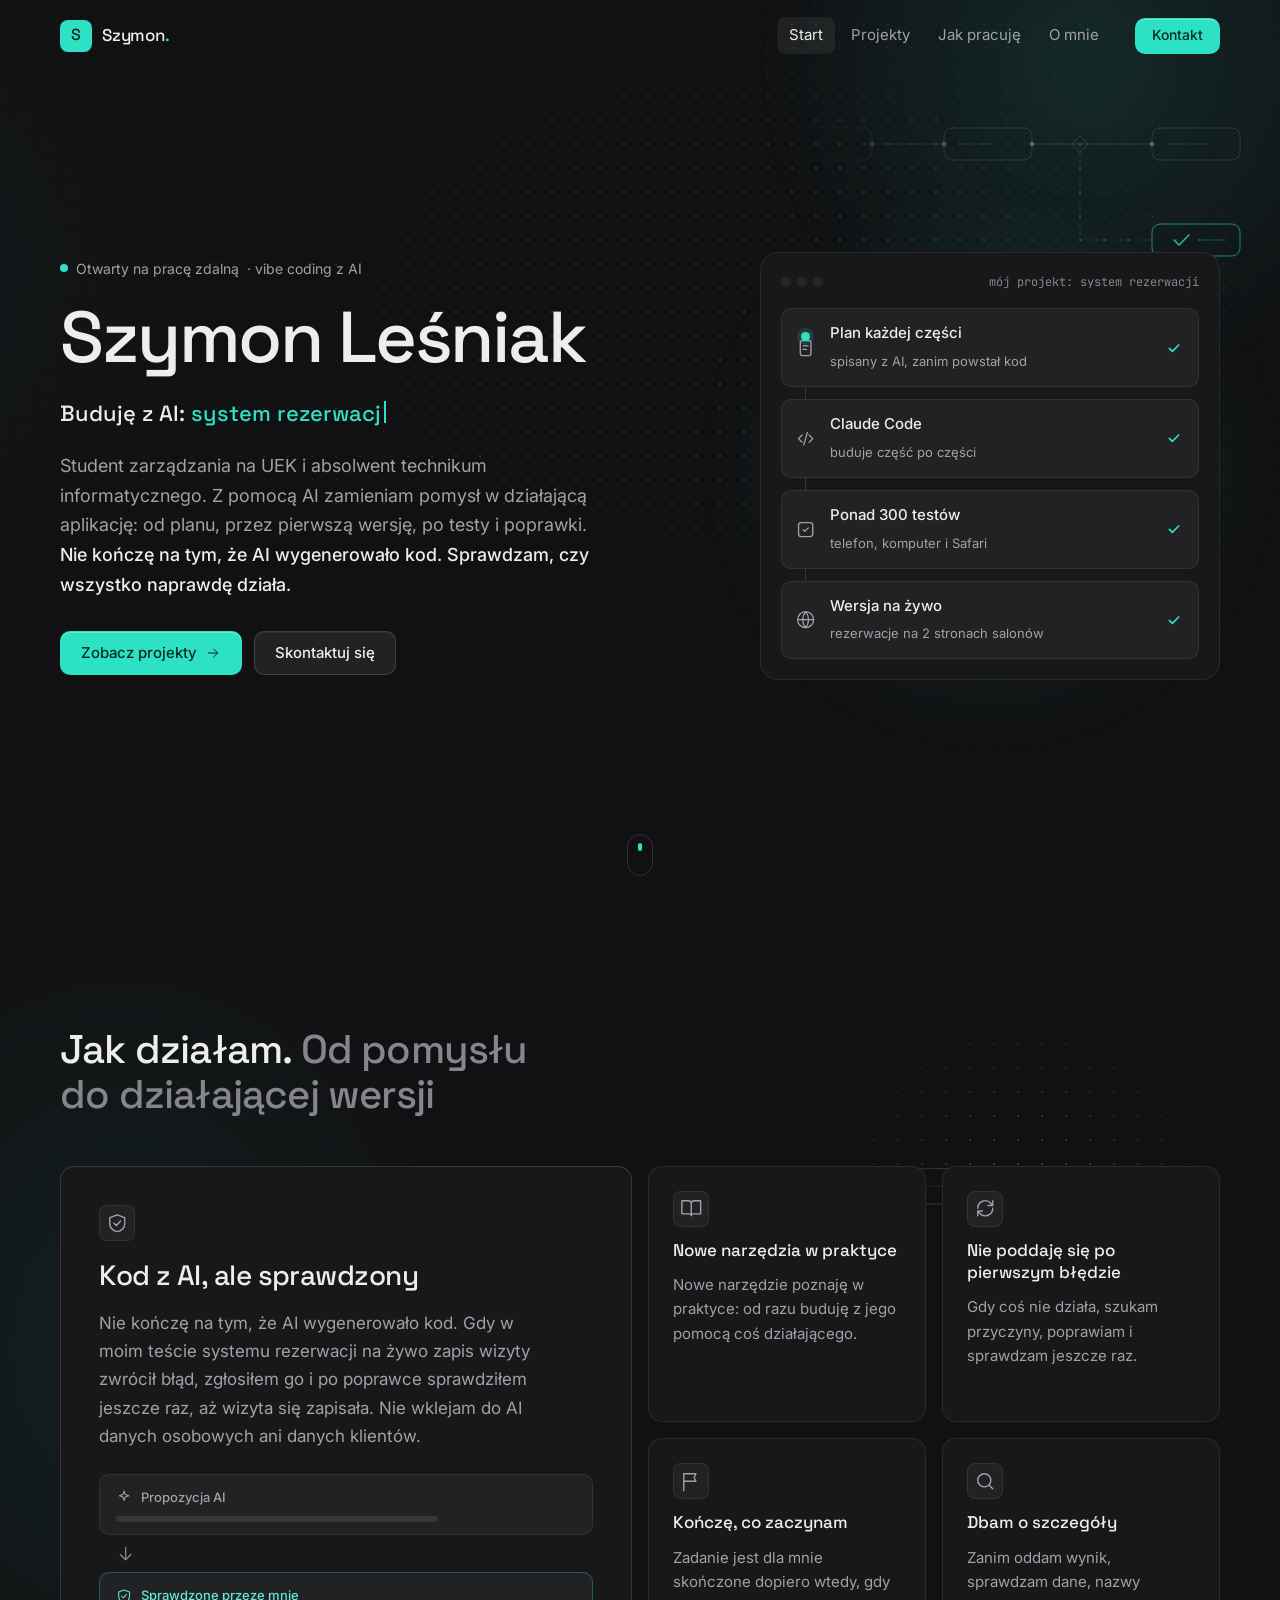
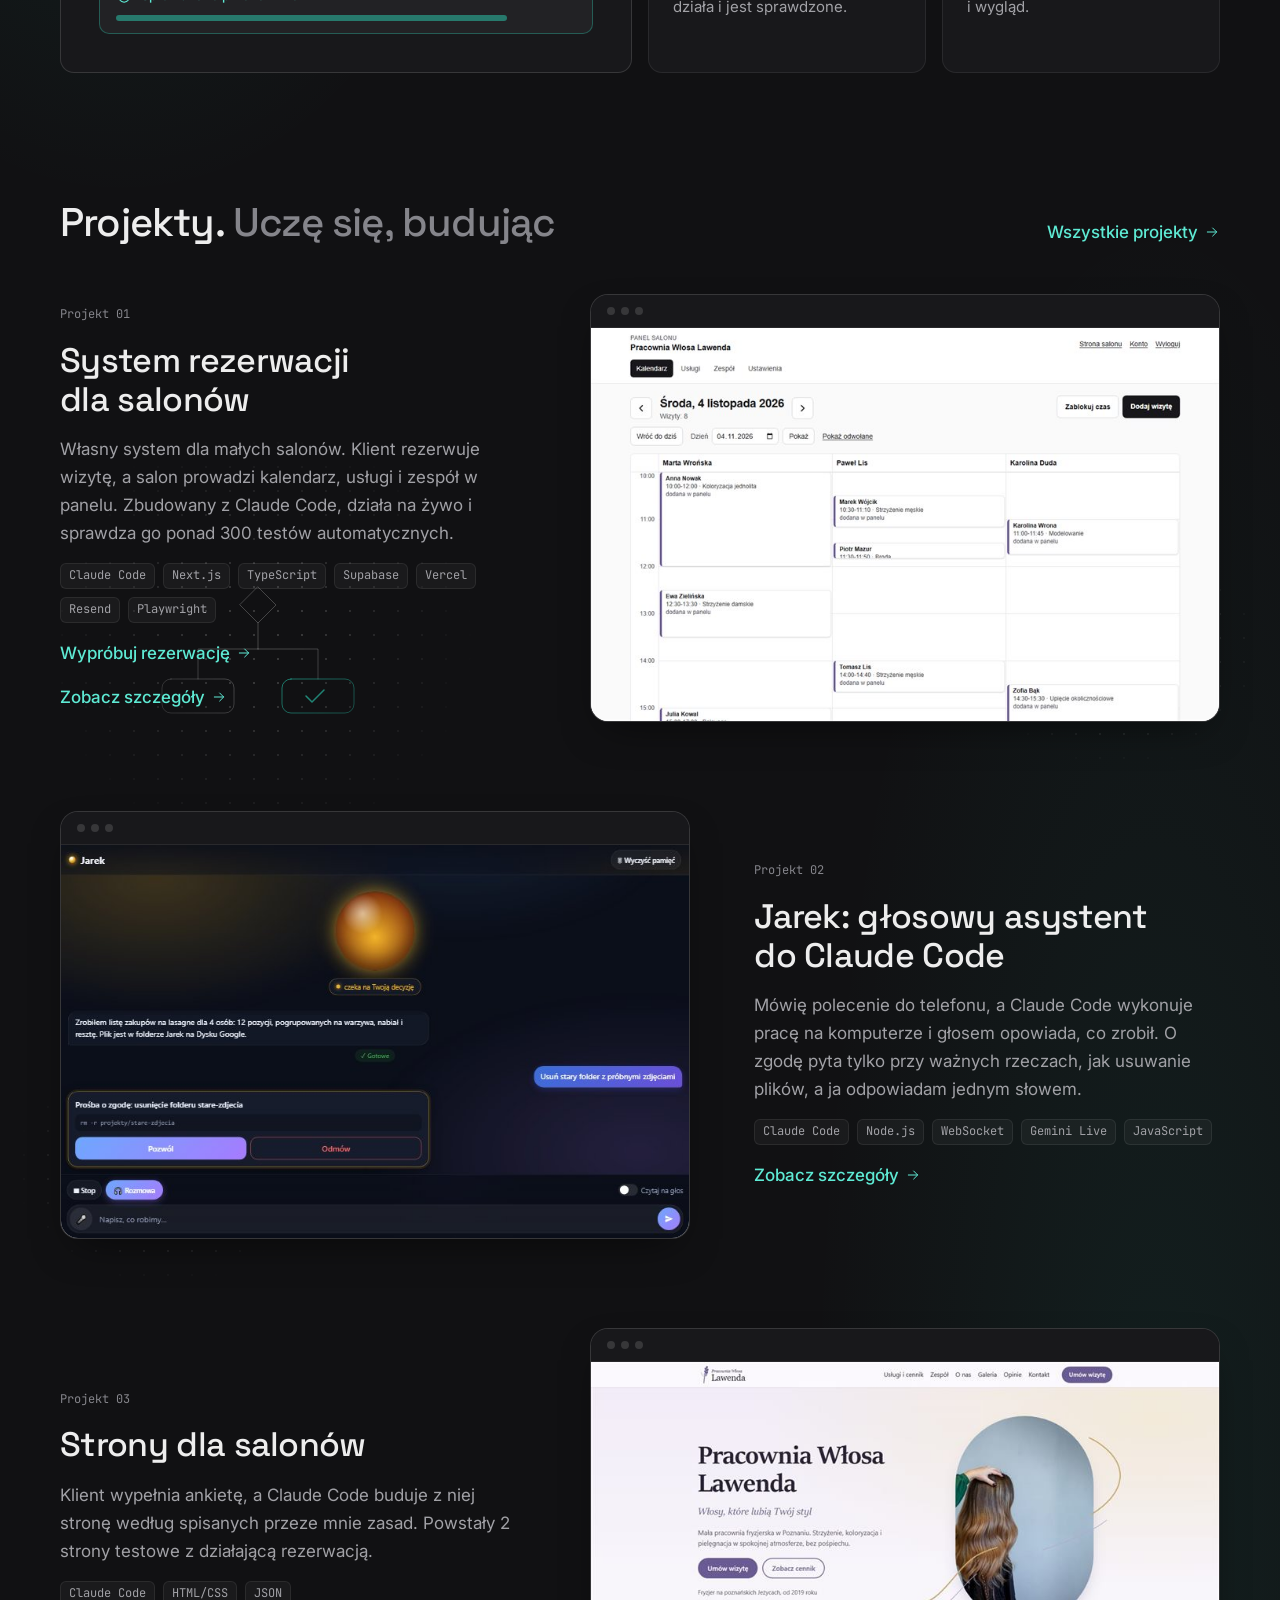
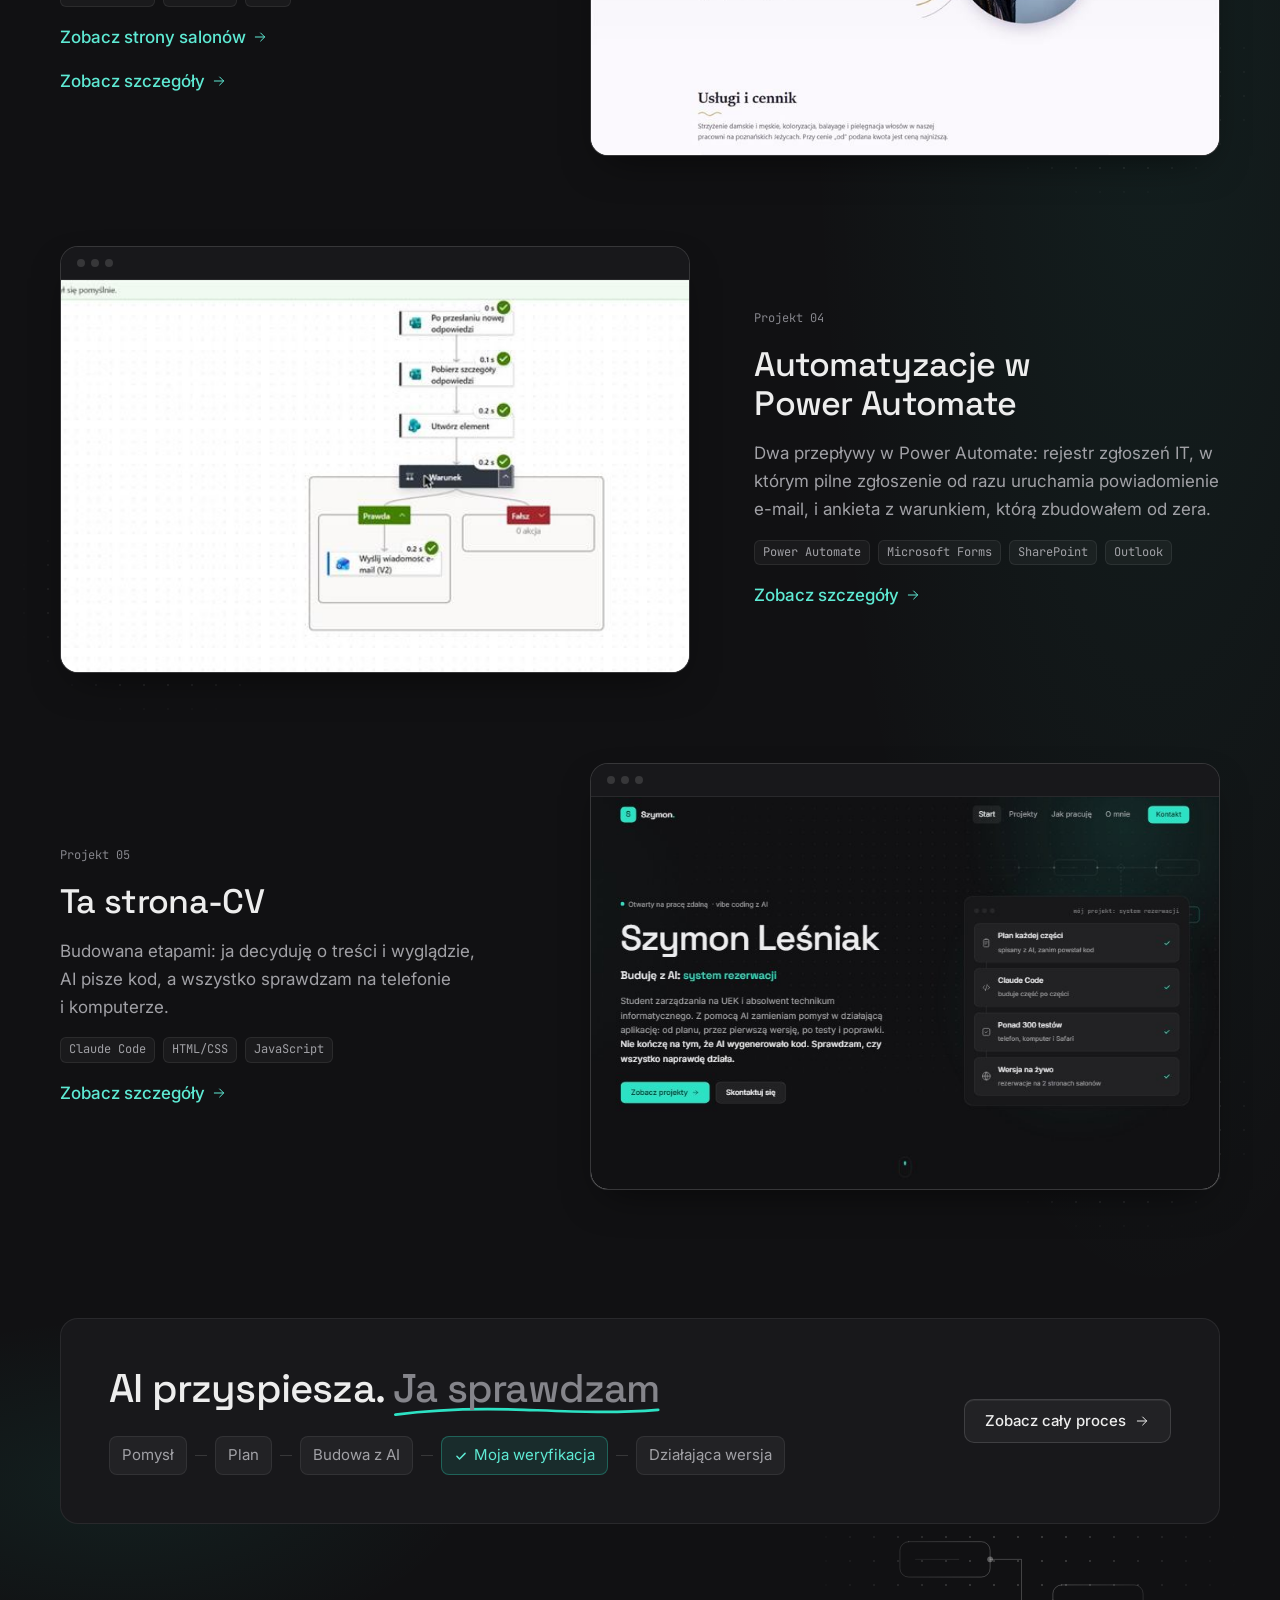
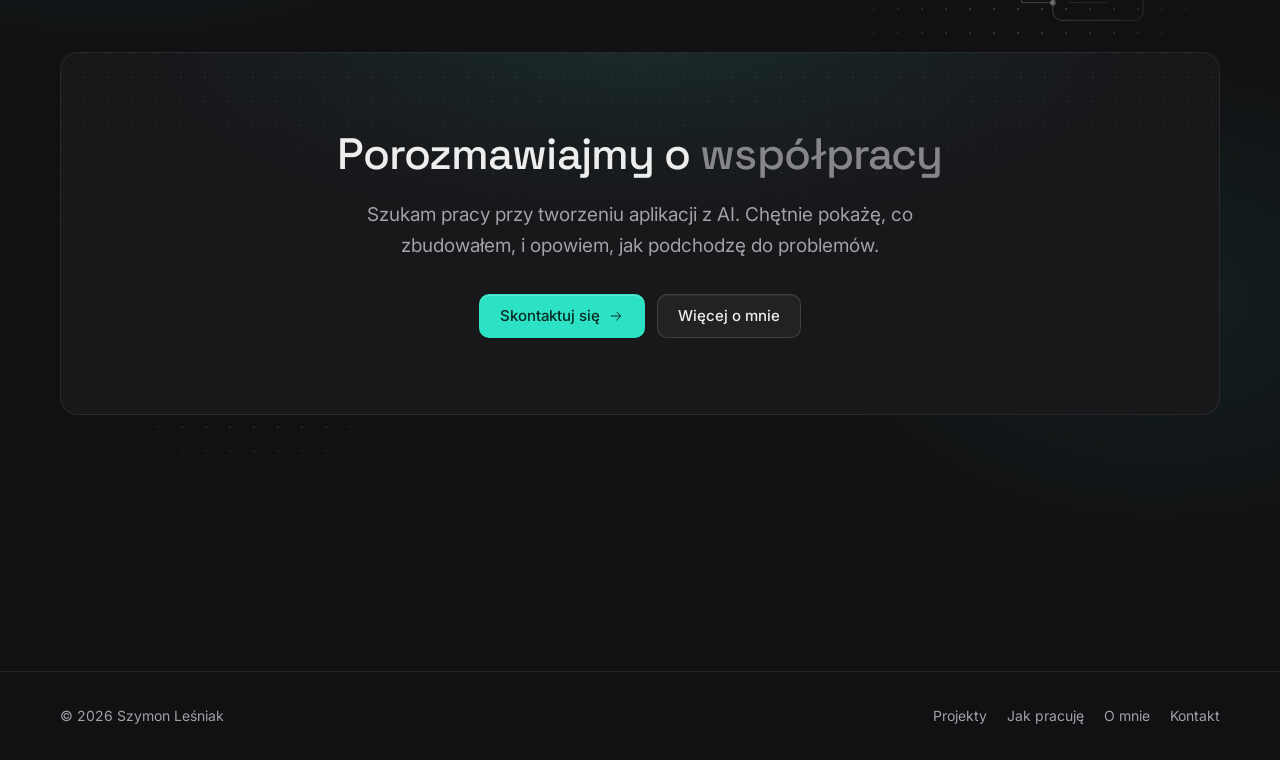
==== index.html @ e684fb16 "Strona i CV pod ogłoszenie Vibe Coder: przekaz od pomysłu do działającej wersji, projekt Jarek Co-Au" ====
<!doctype html>
<html lang="pl">
  <head>
    <meta charset="utf-8" />
    <meta name="viewport" content="width=device-width, initial-scale=1" />
    <title>Szymon Leśniak | Vibe coding: aplikacje z AI, które działają</title>
    <meta name="description" content="Portfolio i CV: buduję aplikacje z pomocą AI, od pomysłu, przez działającą wersję, po testy. System rezerwacji dla salonów, głosowy asystent i automatyzacje." />
    <meta property="og:type" content="website" />
    <meta property="og:locale" content="pl_PL" />
    <meta property="og:title" content="Szymon Leśniak | Vibe coding: aplikacje z AI, które działają" />
    <meta property="og:description" content="Portfolio i CV: buduję aplikacje z pomocą AI, od pomysłu, przez działającą wersję, po testy. System rezerwacji dla salonów, głosowy asystent i automatyzacje." />
    <meta property="og:url" content="https://szymonlesniak244.github.io/" />
    <meta property="og:image" content="https://szymonlesniak244.github.io/assets/img/projekt-3-strona.jpg" />
    <meta property="og:image:width" content="1280" />
    <meta property="og:image:height" content="800" />
    <meta name="twitter:card" content="summary_large_image" />
    <meta name="theme-color" content="#111113" />
    <link rel="icon" href="assets/favicon.svg" type="image/svg+xml" />
    <link rel="preconnect" href="https://fonts.googleapis.com" />
    <link rel="preconnect" href="https://fonts.gstatic.com" crossorigin />
    <link rel="preload" as="style" href="https://fonts.googleapis.com/css2?family=Inter:wght@400;500;600&family=JetBrains+Mono:wght@400;500&family=Space+Grotesk:wght@500&display=swap" />
    <link href="https://fonts.googleapis.com/css2?family=Inter:wght@400;500;600&family=JetBrains+Mono:wght@400;500&family=Space+Grotesk:wght@500&display=swap" rel="stylesheet" media="print" onload="this.media='all'" />
    <noscript><link href="https://fonts.googleapis.com/css2?family=Inter:wght@400;500;600&family=JetBrains+Mono:wght@400;500&family=Space+Grotesk:wght@500&display=swap" rel="stylesheet" /></noscript>
    <link rel="stylesheet" href="css/style.css" />
    <script>document.documentElement.classList.add("js");</script>
    <script src="js/main.js" defer></script>
  </head>
  <body>
    <a class="skip-link" href="#main">Przejdź do treści</a>

    <header class="site-header">
      <div class="container header-inner">
        <a class="logo" href="index.html" aria-label="Szymon, strona główna">
          <span class="logo-mark" aria-hidden="true">S</span>
          <span class="logo-text">Szymon<span class="logo-dot">.</span></span>
        </a>
        <button class="nav-toggle" type="button" aria-expanded="false" aria-controls="site-nav">
          <span class="sr-only">Menu</span>
          <span class="nav-toggle-bars" aria-hidden="true"></span>
        </button>
        <nav id="site-nav" class="site-nav" aria-label="Główna nawigacja">
          <ul>
            <li><a href="index.html" aria-current="page">Start</a></li>
            <li><a href="projekty.html">Projekty</a></li>
            <li><a href="jak-pracuje.html">Jak pracuję</a></li>
            <li><a href="o-mnie.html">O mnie</a></li>
          </ul>
          <a class="btn btn-primary btn-sm" href="o-mnie.html#kontakt">Kontakt</a>
        </nav>
      </div>
    </header>

    <main id="main">
      <!-- ============ HERO ============ -->
      <section class="hero" aria-labelledby="hero-title">
        <div class="hero-bg" aria-hidden="true">
          <span class="blob blob-1"></span>
          <span class="blob blob-2"></span>
          <span class="blob blob-3"></span>
          <div class="hero-grid"></div>
        </div>

        <div class="container hero-inner">
          <div class="hero-copy">
            <p class="chip" data-hero><span class="chip-dot" aria-hidden="true"></span> Otwarty na pracę zdalną<span class="chip-extra"> · vibe coding z AI</span></p>

            <h1 id="hero-title" data-hero style="--d: 1">Szymon Leśniak</h1>

            <!-- Słowa w efekcie pisania: edytuj listę w data-words -->
            <p class="hero-role" data-hero style="--d: 2">
              Buduję z AI:
              <span class="typewriter" aria-hidden="true" data-words='["system rezerwacji", "głosowego asystenta", "strony dla salonów", "automatyzacje"]'>system rezerwacji</span>
              <span class="sr-only">system rezerwacji, głosowego asystenta, strony dla salonów i automatyzacje</span>
            </p>

            <p class="hero-lead" data-hero style="--d: 3">
              Student zarządzania na UEK i absolwent technikum informatycznego.
              Z pomocą AI zamieniam pomysł w działającą aplikację: od planu, przez pierwszą wersję, po testy i poprawki.
              <strong>Nie kończę na tym, że AI wygenerowało kod. Sprawdzam, czy wszystko naprawdę działa.</strong>
            </p>

            <div class="hero-cta" data-hero style="--d: 4">
              <a class="btn btn-primary" href="projekty.html">
                Zobacz projekty
                <svg class="icon icon-arrow" viewBox="0 0 24 24" aria-hidden="true"><path d="M5 12h14M13 6l6 6-6 6" /></svg>
              </a>
              <a class="btn btn-ghost" href="o-mnie.html#kontakt">Skontaktuj się</a>
            </div>
          </div>

          <!-- Ilustracja: jak powstał system rezerwacji -->
          <div class="hero-visual" data-reveal style="--d: 3" aria-hidden="true">
            <div class="flow-card glass">
              <div class="flow-card-head">
                <span class="dots"><span></span><span></span><span></span></span>
                <span>mój projekt: system rezerwacji</span>
              </div>
              <div class="flow">
                <div class="flow-step">
                  <span class="flow-icon"><svg class="icon" viewBox="0 0 24 24"><rect x="6" y="4" width="12" height="17" rx="2" /><path d="M9 4V3h6v1M9 10h6M9 14h4" /></svg></span>
                  <div><strong>Plan każdej części</strong><small>spisany z AI, zanim powstał kod</small></div>
                  <span class="status"></span>
                </div>
                <div class="flow-step">
                  <span class="flow-icon"><svg class="icon" viewBox="0 0 24 24"><path d="m8 8-4 4 4 4M16 8l4 4-4 4M14 5l-4 14" /></svg></span>
                  <div><strong>Claude Code</strong><small>buduje część po części</small></div>
                  <span class="status"></span>
                </div>
                <div class="flow-step">
                  <span class="flow-icon"><svg class="icon" viewBox="0 0 24 24"><rect x="4" y="4" width="16" height="16" rx="3" /><path d="m9 12 2 2 4-4" /></svg></span>
                  <div><strong>Ponad 300 testów</strong><small>telefon, komputer i Safari</small></div>
                  <span class="status"></span>
                </div>
                <div class="flow-step">
                  <span class="flow-icon"><svg class="icon" viewBox="0 0 24 24"><circle cx="12" cy="12" r="9" /><path d="M3 12h18M12 3a14 14 0 0 1 0 18M12 3a14 14 0 0 0 0 18" /></svg></span>
                  <div><strong>Wersja na żywo</strong><small>rezerwacje na 2 stronach salonów</small></div>
                  <span class="status"></span>
                </div>
              </div>
            </div>
          </div>
        </div>

        <span class="scroll-hint" aria-hidden="true"></span>
      </section>

      <!-- ============ PASEK WARTOŚCI (siatka bento) ============ -->
      <section class="section" aria-labelledby="values-title">
        <div class="container">
          <div class="section-head" data-reveal>
            <h2 id="values-title">Jak działam. <span class="gradient-text">Od pomysłu do działającej wersji</span></h2>
          </div>

          <ul class="bento">
            <li class="bento-main glass" data-reveal style="--d: 0">
              <span class="value-icon"><svg class="icon" viewBox="0 0 24 24" aria-hidden="true"><path d="M12 3l8 3v6c0 5-3.5 8-8 9-4.5-1-8-4-8-9V6z" /><path d="m8.5 12 2.5 2.5 4.5-5" /></svg></span>
              <h3>Kod z AI, ale sprawdzony</h3>
              <p>Nie kończę na tym, że AI wygenerowało kod. Gdy w moim teście systemu rezerwacji na żywo zapis wizyty zwrócił błąd, zgłosiłem go i po poprawce sprawdziłem jeszcze raz, aż wizyta się zapisała. Nie wklejam do AI danych osobowych ani danych klientów.</p>
              <div class="check-demo" aria-hidden="true">
                <div class="check-row">
                  <span class="check-tag"><svg class="icon" viewBox="0 0 24 24" aria-hidden="true"><path d="M12 3l1.8 5.2L19 10l-5.2 1.8L12 17l-1.8-5.2L5 10l5.2-1.8z" /></svg> Propozycja AI</span>
                  <span class="check-bar"></span>
                </div>
                <span class="check-arrow"><svg class="icon" viewBox="0 0 24 24" aria-hidden="true"><path d="M5 12h14M13 6l6 6-6 6" /></svg></span>
                <div class="check-row is-ok">
                  <span class="check-tag"><svg class="icon" viewBox="0 0 24 24" aria-hidden="true"><path d="M12 3l8 3v6c0 5-3.5 8-8 9-4.5-1-8-4-8-9V6z" /><path d="m8.5 12 2.5 2.5 4.5-5" /></svg> Sprawdzone przeze mnie</span>
                  <span class="check-bar"></span>
                </div>
              </div>
            </li>
            <li class="bento-item glass" data-reveal style="--d: 1">
              <span class="value-icon"><svg class="icon" viewBox="0 0 24 24" aria-hidden="true"><path d="M2 4h7a3 3 0 0 1 3 3v13a2 2 0 0 0-2-2H2zM22 4h-7a3 3 0 0 0-3 3v13a2 2 0 0 1 2-2h8z" /></svg></span>
              <h3>Nowe narzędzia w praktyce</h3>
              <p>Nowe narzędzie poznaję w praktyce: od razu buduję z jego pomocą coś działającego.</p>
            </li>
            <li class="bento-item glass" data-reveal style="--d: 2">
              <span class="value-icon"><svg class="icon" viewBox="0 0 24 24" aria-hidden="true"><path d="M4 12a8 8 0 0 1 14-5.3L20 9M20 4v5h-5M20 12a8 8 0 0 1-14 5.3L4 15M4 20v-5h5" /></svg></span>
              <h3>Nie poddaję się po pierwszym błędzie</h3>
              <p>Gdy coś nie działa, szukam przyczyny, poprawiam i sprawdzam jeszcze raz.</p>
            </li>
            <li class="bento-item glass" data-reveal style="--d: 3">
              <span class="value-icon"><svg class="icon" viewBox="0 0 24 24" aria-hidden="true"><path d="M4 22V4M4 4h13l-2 4 2 4H4" /></svg></span>
              <h3>Kończę, co zaczynam</h3>
              <p>Zadanie jest dla mnie skończone dopiero wtedy, gdy działa i jest sprawdzone.</p>
            </li>
            <li class="bento-item glass" data-reveal style="--d: 4">
              <span class="value-icon"><svg class="icon" viewBox="0 0 24 24" aria-hidden="true"><circle cx="11" cy="11" r="7" /><path d="m20 20-3.5-3.5" /></svg></span>
              <h3>Dbam o szczegóły</h3>
              <p>Zanim oddam wynik, sprawdzam dane, nazwy i wygląd.</p>
            </li>
          </ul>
        </div>
      </section>

      <!-- ============ PODGLĄD PROJEKTÓW (pasy: tekst obok zrzutu) ============ -->
      <!-- Skrót projektów. Pełne opisy są na projekty.html. -->
      <section class="section section-tight" aria-labelledby="projects-title">
        <div class="container">
          <div class="section-head-row">
            <div class="section-head" data-reveal>
              <h2 id="projects-title">Projekty. <span class="gradient-text">Uczę się, budując</span></h2>
            </div>
            <a class="link-arrow" href="projekty.html" data-reveal>
              Wszystkie projekty
              <svg class="icon" viewBox="0 0 24 24" aria-hidden="true"><path d="M5 12h14M13 6l6 6-6 6" /></svg>
            </a>
          </div>

          <div class="showcase">
            <article class="showcase-item" data-reveal style="--d: 0">
              <div class="showcase-text">
                <p class="project-num">Projekt 01</p>
                <h3>System rezerwacji dla salonów</h3>
                <p>Własny system dla małych salonów. Klient rezerwuje wizytę, a salon prowadzi kalendarz, usługi i zespół w panelu. Zbudowany z Claude Code, działa na żywo i sprawdza go ponad 300 testów automatycznych.</p>
                <ul class="tags" aria-label="Narzędzia"><li>Claude Code</li><li>Next.js</li><li>TypeScript</li><li>Supabase</li><li>Vercel</li><li>Resend</li><li>Playwright</li></ul>
                <a class="link-arrow" href="https://szymonlesniak244.github.io/strony-salonow/lawenda/index.html#rezerwacja">Wypróbuj rezerwację <svg class="icon" viewBox="0 0 24 24" aria-hidden="true"><path d="M5 12h14M13 6l6 6-6 6" /></svg></a>
                <a class="link-arrow" href="projekty.html#projekt-rezerwacje">Zobacz szczegóły <svg class="icon" viewBox="0 0 24 24" aria-hidden="true"><path d="M5 12h14M13 6l6 6-6 6" /></svg><span class="sr-only"> projektu System rezerwacji dla salonów</span></a>
              </div>
              <div class="showcase-media">
                <div class="window-bar" aria-hidden="true"><span></span><span></span><span></span></div>
                <img src="assets/img/projekt-rezerwacje-kalendarz-800.jpg" srcset="assets/img/projekt-rezerwacje-kalendarz-800.jpg 800w, assets/img/projekt-rezerwacje-kalendarz.jpg 1280w" sizes="(max-width: 900px) 100vw, 640px" alt="Panel salonu: kalendarz dnia z kolumną na każdą osobę i fikcyjnymi wizytami" width="1280" height="800" loading="lazy" />
              </div>
            </article>
            <article class="showcase-item" data-reveal style="--d: 0">
              <div class="showcase-text">
                <p class="project-num">Projekt 02</p>
                <h3>Jarek: głosowy asystent do Claude Code</h3>
                <p>Mówię polecenie do telefonu, a Claude Code wykonuje pracę na komputerze i głosem opowiada, co zrobił. O zgodę pyta tylko przy ważnych rzeczach, jak usuwanie plików, a ja odpowiadam jednym słowem.</p>
                <ul class="tags" aria-label="Narzędzia"><li>Claude Code</li><li>Node.js</li><li>WebSocket</li><li>Gemini Live</li><li>JavaScript</li></ul>
                <a class="link-arrow" href="projekty.html#projekt-jarek">Zobacz szczegóły <svg class="icon" viewBox="0 0 24 24" aria-hidden="true"><path d="M5 12h14M13 6l6 6-6 6" /></svg><span class="sr-only"> projektu Jarek</span></a>
              </div>
              <div class="showcase-media">
                <div class="window-bar" aria-hidden="true"><span></span><span></span><span></span></div>
                <img src="assets/img/projekt-jarek-800.jpg" srcset="assets/img/projekt-jarek-800.jpg 800w, assets/img/projekt-jarek.jpg 1280w" sizes="(max-width: 900px) 100vw, 640px" alt="Panel asystenta Jarek: kula stanu, raport z wykonanej pracy i prośba o zgodę na usunięcie folderu z przyciskami Pozwól i Odmów" width="1280" height="800" loading="lazy" />
              </div>
            </article>
            <article class="showcase-item" data-reveal style="--d: 0">
              <div class="showcase-text">
                <p class="project-num">Projekt 03</p>
                <h3>Strony dla salonów</h3>
                <p>Klient wypełnia ankietę, a Claude Code buduje z niej stronę według spisanych przeze mnie zasad. Powstały 2 strony testowe z działającą rezerwacją.</p>
                <ul class="tags" aria-label="Narzędzia"><li>Claude Code</li><li>HTML/CSS</li><li>JSON</li></ul>
                <a class="link-arrow" href="https://szymonlesniak244.github.io/strony-salonow/">Zobacz strony salonów <svg class="icon" viewBox="0 0 24 24" aria-hidden="true"><path d="M5 12h14M13 6l6 6-6 6" /></svg></a>
                <a class="link-arrow" href="projekty.html#projekt-2">Zobacz szczegóły <svg class="icon" viewBox="0 0 24 24" aria-hidden="true"><path d="M5 12h14M13 6l6 6-6 6" /></svg><span class="sr-only"> projektu 2</span></a>
              </div>
              <div class="showcase-media">
                <div class="window-bar" aria-hidden="true"><span></span><span></span><span></span></div>
                <img src="assets/img/projekt-2-lawenda-800.jpg" srcset="assets/img/projekt-2-lawenda-800.jpg 800w, assets/img/projekt-2-lawenda.jpg 1280w" sizes="(max-width: 900px) 100vw, 640px" alt="Strona testowa salonu fryzjerskiego: duży nagłówek, przyciski „Umów wizytę” i „Zobacz cennik” oraz zdjęcie w kształcie kapsuły" width="1280" height="800" loading="lazy" />
              </div>
            </article>
            <article class="showcase-item" data-reveal style="--d: 0">
              <div class="showcase-text">
                <p class="project-num">Projekt 04</p>
                <h3>Automatyzacje w Power Automate</h3>
                <p>Dwa przepływy w Power Automate: rejestr zgłoszeń IT, w którym pilne zgłoszenie od razu uruchamia powiadomienie e-mail, i ankieta z warunkiem, którą zbudowałem od zera.</p>
                <ul class="tags" aria-label="Narzędzia"><li>Power Automate</li><li>Microsoft Forms</li><li>SharePoint</li><li>Outlook</li></ul>
                <a class="link-arrow" href="projekty.html#projekt-1">Zobacz szczegóły <svg class="icon" viewBox="0 0 24 24" aria-hidden="true"><path d="M5 12h14M13 6l6 6-6 6" /></svg><span class="sr-only"> projektu 1</span></a>
              </div>
              <div class="showcase-media">
                <div class="window-bar" aria-hidden="true"><span></span><span></span><span></span></div>
                <img src="assets/img/projekt-1-przeplyw-800.jpg" srcset="assets/img/projekt-1-przeplyw-800.jpg 800w, assets/img/projekt-1-przeplyw.jpg 1536w" sizes="(max-width: 900px) 100vw, 640px" alt="Przepływ w Power Automate: nowa odpowiedź z formularza, utworzenie elementu na liście SharePoint i warunek wysyłający e-mail" width="1536" height="688" loading="lazy" />
              </div>
            </article>
            <article class="showcase-item" data-reveal style="--d: 0">
              <div class="showcase-text">
                <p class="project-num">Projekt 05</p>
                <h3>Ta strona-CV</h3>
                <p>Budowana etapami: ja decyduję o treści i wyglądzie, AI pisze kod, a wszystko sprawdzam na telefonie i komputerze.</p>
                <ul class="tags" aria-label="Narzędzia"><li>Claude Code</li><li>HTML/CSS</li><li>JavaScript</li></ul>
                <a class="link-arrow" href="projekty.html#projekt-3">Zobacz szczegóły <svg class="icon" viewBox="0 0 24 24" aria-hidden="true"><path d="M5 12h14M13 6l6 6-6 6" /></svg><span class="sr-only"> projektu 3</span></a>
              </div>
              <div class="showcase-media">
                <div class="window-bar" aria-hidden="true"><span></span><span></span><span></span></div>
                <img src="assets/img/projekt-3-strona-800.jpg" srcset="assets/img/projekt-3-strona-800.jpg 800w, assets/img/projekt-3-strona.jpg 1280w" sizes="(max-width: 900px) 100vw, 640px" alt="Strona główna tego portfolio: imię i nazwisko, hasło i karta z przepływem rejestru zgłoszeń IT na ciemnym tle" width="1280" height="800" loading="lazy" />
              </div>
            </article>
          </div>
        </div>
      </section>

      <!-- ============ JAK PRACUJĘ (zajawka) ============ -->
      <section class="section section-tight" aria-labelledby="process-title">
        <div class="container">
          <div class="teaser glass" data-reveal>
            <div>
              <div class="section-head">
                <h2 id="process-title">AI przyspiesza. <span class="gradient-text hand-underline">Ja sprawdzam</span></h2>
              </div>
              <ol class="process-mini">
                <li><span>Pomysł</span></li>
                <li><span>Plan</span></li>
                <li><span>Budowa z AI</span></li>
                <li class="key"><span>Moja weryfikacja</span></li>
                <li><span>Działająca wersja</span></li>
              </ol>
            </div>
            <a class="btn btn-ghost" href="jak-pracuje.html">
              Zobacz cały proces
              <svg class="icon icon-arrow" viewBox="0 0 24 24" aria-hidden="true"><path d="M5 12h14M13 6l6 6-6 6" /></svg>
            </a>
          </div>
        </div>
      </section>

      <!-- ============ CTA ============ -->
      <section class="section section-tight" aria-labelledby="cta-title">
        <div class="container">
          <div class="cta glass" data-reveal>
            <h2 id="cta-title">Porozmawiajmy o <span class="gradient-text">współpracy</span></h2>
            <p class="lead">Szukam pracy przy tworzeniu aplikacji z AI. Chętnie pokażę, co zbudowałem, i opowiem, jak podchodzę do problemów.</p>
            <div class="hero-cta">
              <a class="btn btn-primary" href="o-mnie.html#kontakt">
                Skontaktuj się
                <svg class="icon icon-arrow" viewBox="0 0 24 24" aria-hidden="true"><path d="M5 12h14M13 6l6 6-6 6" /></svg>
              </a>
              <a class="btn btn-ghost" href="o-mnie.html">Więcej o mnie</a>
            </div>
          </div>
        </div>
      </section>
    </main>

    <footer class="site-footer">
      <div class="container footer-inner">
        <p>© <span data-year>2026</span> Szymon Leśniak</p>
        <nav class="footer-links" aria-label="Stopka">
          <a href="projekty.html">Projekty</a>
          <a href="jak-pracuje.html">Jak pracuję</a>
          <a href="o-mnie.html">O mnie</a>
          <a href="o-mnie.html#kontakt">Kontakt</a>
        </nav>
      </div>
    </footer>
  </body>
</html>
---- css/style.css ----
/* =========================================================
   MOTYW: tu zmieniasz kolory, fonty i odstępy całej strony
   ========================================================= */
:root {
  /* Kolory: grafitowa skala i jeden akcent */
  --bg: #111113;
  --bg-elev: #18181b;
  --bg-raised: #222225;
  --surface: rgb(237 237 237 / 0.04);
  --surface-strong: rgb(237 237 237 / 0.07);
  --border: rgb(237 237 237 / 0.08);
  --border-strong: rgb(237 237 237 / 0.14);

  /* Tekst: główny, drugorzędny, przygaszony */
  --text: #ededed;
  --text-2: #a1a1a6;
  --text-muted: #a1a1a6;
  --text-faint: #85858b;

  /* Akcent (mięta): przyciski główne, zaznaczenie, znaczek „sprawdzone” */
  --accent: #2de2c4;
  --accent-ink: #5eead4;
  --accent-soft: rgb(45 226 196 / 0.1);
  --accent-2: #85858b;
  --accent-3: #85858b;
  --on-accent: #062b24;
  --gradient: var(--accent);
  --check: url("data:image/svg+xml,%3Csvg xmlns='http://www.w3.org/2000/svg' viewBox='0 0 24 24' fill='none' stroke='%23000' stroke-width='2.5' stroke-linecap='round' stroke-linejoin='round'%3E%3Cpath d='m5 12.5 4.5 4.5L19 7.5'/%3E%3C/svg%3E");

  /* Kolor placeholderów (do usunięcia w etapie 2) */
  --placeholder: #ffcf6b;

  /* Fonty */
  --font-display: "Space Grotesk", system-ui, sans-serif;
  --font-body: "Inter", system-ui, -apple-system, "Segoe UI", sans-serif;
  --font-mono: "JetBrains Mono", ui-monospace, "Cascadia Mono", monospace;

  /* Siatka i odstępy */
  --container: 1160px;
  --gutter: clamp(16px, 4vw, 40px);
  --section: clamp(72px, 10vw, 128px);
  --header-h: 72px;

  /* Zaokrąglenia, cienie, ruch */
  --radius-sm: 8px;
  --radius: 14px;
  --radius-lg: 18px;
  --shadow: none;
  --ease: cubic-bezier(0.22, 1, 0.36, 1);
}

/* =========================================================
   PODSTAWY
   ========================================================= */
*,
*::before,
*::after {
  box-sizing: border-box;
}

html {
  scroll-behavior: smooth;
  scroll-padding-top: calc(var(--header-h) + 16px);
  -webkit-text-size-adjust: 100%;
}

body {
  margin: 0;
  min-height: 100vh;
  background-color: var(--bg);
  background-image:
    radial-gradient(50rem 40rem at -20% 30%, rgb(45 226 196 / 0.04), transparent 60%),
    radial-gradient(circle, rgb(255 255 255 / 0.03) 1px, transparent 1.5px);
  background-size: auto, 24px 24px;
  background-position: 0 0, 12px 12px;
  background-attachment: fixed;
  color: var(--text);
  font-family: var(--font-body);
  font-size: 1.0625rem;
  line-height: 1.65;
  -webkit-font-smoothing: antialiased;
  overflow-x: hidden;
}

img,
svg,
video {
  display: block;
  max-width: 100%;
}

a {
  color: inherit;
  text-decoration: none;
}

button {
  font: inherit;
  color: inherit;
  cursor: pointer;
}

h1,
h2,
h3,
h4 {
  font-family: var(--font-display);
  font-weight: 500;
  line-height: 1.12;
  letter-spacing: -0.02em;
  margin: 0;
  text-wrap: balance;
}

p {
  margin: 0;
  text-wrap: pretty;
}

ul,
ol {
  margin: 0;
  padding: 0;
  list-style: none;
}

::selection {
  background: var(--accent);
  color: var(--on-accent);
}

:focus-visible {
  outline: 2px solid var(--accent);
  outline-offset: 3px;
  border-radius: 4px;
}

.sr-only {
  position: absolute;
  width: 1px;
  height: 1px;
  padding: 0;
  margin: -1px;
  overflow: hidden;
  clip: rect(0 0 0 0);
  white-space: nowrap;
  border: 0;
}

.skip-link {
  position: fixed;
  top: 12px;
  left: 12px;
  z-index: 100;
  padding: 10px 16px;
  background: var(--accent);
  color: var(--on-accent);
  font-weight: 500;
  border-radius: var(--radius-sm);
  transform: translateY(-200%);
  transition: transform 0.2s var(--ease);
}

.skip-link:focus {
  transform: none;
}

.container {
  width: 100%;
  max-width: calc(var(--container) + var(--gutter) * 2);
  margin-inline: auto;
  padding-inline: var(--gutter);
}

.section {
  padding-block: var(--section);
}

.icon {
  width: 1.25em;
  height: 1.25em;
  flex: none;
  fill: none;
  stroke: currentColor;
  stroke-width: 1.5;
  stroke-linecap: round;
  stroke-linejoin: round;
}

/* Placeholder: żółte, przerywane pola do uzupełnienia */
.ph {
  color: var(--placeholder);
  background: rgb(255 207 107 / 0.08);
  border: 1px dashed rgb(255 207 107 / 0.4);
  border-radius: 6px;
  padding: 0 0.35em;
  font-weight: inherit;
  -webkit-box-decoration-break: clone;
  box-decoration-break: clone;
  justify-self: start;
}

.gradient-text {
  color: var(--text-faint);
}

/* =========================================================
   PRZYCISKI, CHIPY, TAGI
   ========================================================= */
.btn {
  display: inline-flex;
  align-items: center;
  justify-content: center;
  gap: 8px;
  min-height: 44px;
  padding: 10px 20px;
  border: 1px solid transparent;
  border-radius: 10px;
  font-family: var(--font-body);
  font-weight: 500;
  font-size: 0.9375rem;
  line-height: 1.2;
  transition:
    transform 0.15s var(--ease),
    background-color 0.15s var(--ease),
    border-color 0.15s var(--ease),
    color 0.15s var(--ease);
}

.btn .icon {
  width: 16px;
  height: 16px;
  transition: transform 0.15s var(--ease);
}

.btn:hover .icon-arrow {
  transform: translateX(2px);
}

.btn:active {
  transform: scale(0.98);
}

.btn-primary {
  background: var(--accent);
  color: var(--on-accent);
  box-shadow: inset 0 1px 0 rgb(255 255 255 / 0.25);
}

.btn-primary:hover {
  background: var(--accent-ink);
}

.btn-ghost {
  background: var(--bg-raised);
  border-color: var(--border-strong);
  color: var(--text);
  box-shadow: inset 0 1px 0 rgb(255 255 255 / 0.06);
}

.btn-ghost:hover {
  background: #2a2a2d;
  border-color: rgb(237 237 237 / 0.2);
}

.btn-sm {
  min-height: 36px;
  padding: 8px 16px;
  font-size: 0.875rem;
}

.btn[aria-disabled="true"] {
  opacity: 0.6;
  pointer-events: none;
}

.chip {
  display: inline-flex;
  align-items: center;
  gap: 8px;
  color: var(--text-2);
  font-size: 0.875rem;
  font-weight: 400;
}

.chip-dot {
  width: 8px;
  height: 8px;
  border-radius: 50%;
  background: var(--accent);
}

.tags {
  display: flex;
  flex-wrap: wrap;
  gap: 8px;
}

.tags li {
  padding: 2px 8px;
  border-radius: 6px;
  border: 1px solid var(--border);
  background: var(--surface);
  color: var(--text-2);
  font-family: var(--font-mono);
  font-size: 0.75rem;
  font-weight: 400;
  white-space: nowrap;
}

/* Nagłówek sekcji */
.section-head {
  display: grid;
  gap: 16px;
  max-width: 720px;
  margin-bottom: clamp(32px, 5vw, 48px);
}

.section-head h2 {
  font-size: clamp(1.75rem, 3.6vw, 2.5rem);
}

.lead {
  color: var(--text-muted);
  font-size: clamp(1.0625rem, 1.6vw, 1.1875rem);
}

.section-head-row {
  display: flex;
  flex-wrap: wrap;
  align-items: end;
  justify-content: space-between;
  gap: 24px;
  margin-bottom: clamp(32px, 5vw, 48px);
}

.section-head-row .section-head {
  margin-bottom: 0;
}

.link-arrow {
  display: inline-flex;
  align-items: center;
  gap: 6px;
  color: var(--accent-ink);
  font-weight: 500;
  transition: color 0.15s var(--ease);
}

.link-arrow:hover {
  color: var(--text);
}

.link-arrow:hover .icon {
  transform: translateX(2px);
}

.link-arrow .icon {
  width: 16px;
  height: 16px;
  transition: transform 0.15s var(--ease);
}

/* Karta: jednolita powierzchnia z cienką ramką */
.glass {
  background: var(--bg-elev);
  border: 1px solid var(--border);
  border-radius: var(--radius);
}

/* =========================================================
   NAGŁÓWEK I NAWIGACJA
   ========================================================= */
.site-header {
  position: fixed;
  inset: 0 0 auto;
  z-index: 50;
  height: var(--header-h);
  border-bottom: 1px solid transparent;
  transition:
    background-color 0.3s var(--ease),
    border-color 0.3s var(--ease);
  view-transition-name: site-header;
}

.site-header.is-scrolled,
.site-header.nav-open {
  background: rgb(17 17 19 / 0.94);
  border-color: var(--border);
}

.header-inner {
  display: flex;
  align-items: center;
  justify-content: space-between;
  height: 100%;
}

.logo {
  display: inline-flex;
  align-items: center;
  gap: 10px;
  font-family: var(--font-display);
  font-weight: 500;
  font-size: 1.0625rem;
  letter-spacing: -0.01em;
}

.logo-mark {
  display: grid;
  place-items: center;
  width: 32px;
  height: 32px;
  border-radius: 8px;
  background: var(--accent);
  color: var(--on-accent);
  font-size: 1rem;
}

.logo-dot {
  color: var(--accent);
}

.site-nav {
  display: flex;
  align-items: center;
  gap: 24px;
}

.site-nav ul {
  display: flex;
  gap: 4px;
}

.site-nav ul a {
  position: relative;
  display: block;
  padding: 6px 12px;
  border-radius: 8px;
  color: var(--text-2);
  font-weight: 400;
  font-size: 0.9375rem;
  transition:
    color 0.15s var(--ease),
    background-color 0.15s var(--ease);
}

.site-nav ul a:hover {
  color: var(--text);
  background: var(--surface);
}

.site-nav ul a[aria-current="page"] {
  color: var(--text);
  background: var(--surface-strong);
}

.nav-toggle {
  display: none;
  width: 44px;
  height: 44px;
  border: 1px solid var(--border);
  border-radius: 10px;
  background: var(--bg-raised);
  place-items: center;
}

.nav-toggle-bars,
.nav-toggle-bars::before,
.nav-toggle-bars::after {
  display: block;
  width: 18px;
  height: 2px;
  border-radius: 2px;
  background: var(--text);
  transition: transform 0.3s var(--ease), opacity 0.2s;
}

.nav-toggle-bars {
  position: relative;
}

.nav-toggle-bars::before,
.nav-toggle-bars::after {
  content: "";
  position: absolute;
  left: 0;
}

.nav-toggle-bars::before {
  top: -6px;
}

.nav-toggle-bars::after {
  top: 6px;
}

.nav-toggle[aria-expanded="true"] .nav-toggle-bars {
  background: transparent;
}

.nav-toggle[aria-expanded="true"] .nav-toggle-bars::before {
  transform: translateY(6px) rotate(45deg);
}

.nav-toggle[aria-expanded="true"] .nav-toggle-bars::after {
  transform: translateY(-6px) rotate(-45deg);
}

@media (max-width: 820px) {
  .nav-toggle {
    display: grid;
  }

  .site-nav {
    position: absolute;
    top: 100%;
    left: 0;
    right: 0;
    height: calc(100dvh - var(--header-h));
    flex-direction: column;
    align-items: stretch;
    gap: 24px;
    padding: 24px var(--gutter) 40px;
    background: var(--bg);
    border-top: 1px solid var(--border);
    opacity: 0;
    visibility: hidden;
    transform: translateY(-8px);
    transition:
      opacity 0.3s var(--ease),
      transform 0.3s var(--ease),
      visibility 0.3s;
  }

  .site-header.nav-open .site-nav {
    opacity: 1;
    visibility: visible;
    transform: none;
  }

  .site-nav ul {
    flex-direction: column;
    gap: 4px;
  }

  .site-nav ul a {
    padding: 14px 16px;
    border-radius: var(--radius-sm);
    font-family: var(--font-display);
    font-size: 1.375rem;
    font-weight: 500;
    color: var(--text);
  }

  .site-nav .btn {
    width: 100%;
  }
}

/* =========================================================
   HERO (strona główna)
   ========================================================= */
.hero {
  position: relative;
  display: flex;
  align-items: center;
  min-height: 100svh;
  padding-top: calc(var(--header-h) + 32px);
  padding-bottom: 72px;
  overflow: hidden;
  isolation: isolate;
}

.hero-bg {
  position: absolute;
  inset: 0;
  z-index: -1;
  pointer-events: none;
  -webkit-mask-image: linear-gradient(#000 55%, transparent);
  mask-image: linear-gradient(#000 55%, transparent);
}

.blob {
  position: absolute;
  border-radius: 50%;
  opacity: 0.55;
  will-change: transform;
}

.blob-1 {
  width: 60vmax;
  height: 60vmax;
  top: -25vmax;
  right: -15vmax;
  background: radial-gradient(circle, rgb(45 226 196 / 0.22), transparent 62%);
  animation: drift-1 22s ease-in-out infinite alternate;
}

.blob-2,
.blob-3 {
  display: none;
}

.hero-grid {
  position: absolute;
  inset: 0;
  background-image: radial-gradient(circle, rgb(255 255 255 / 0.14) 1px, transparent 1.5px);
  background-size: 24px 24px;
  background-position: 12px 12px;
  -webkit-mask-image: radial-gradient(ellipse 80% 70% at 60% 35%, #000 25%, transparent 75%);
  mask-image: radial-gradient(ellipse 80% 70% at 60% 35%, #000 25%, transparent 75%);
}

.hero-inner {
  display: grid;
  grid-template-columns: 1.15fr 0.85fr;
  align-items: center;
  gap: clamp(40px, 6vw, 80px);
}

.hero-copy {
  display: grid;
  gap: 20px;
  justify-items: start;
}

.hero h1 {
  font-size: clamp(2.5rem, 7vw, 4.5rem);
  line-height: 1.04;
  letter-spacing: -0.03em;
}

.hero-role {
  font-family: var(--font-display);
  font-size: clamp(1.125rem, 2vw, 1.375rem);
  font-weight: 500;
  color: var(--text);
}

.hero-lead {
  max-width: 34rem;
  color: var(--text-2);
  font-size: clamp(1rem, 1.6vw, 1.125rem);
}

.hero-lead strong {
  color: var(--text);
  font-weight: 500;
}

.hero-cta {
  display: flex;
  flex-wrap: wrap;
  gap: 12px;
  margin-top: 12px;
}

.scroll-hint {
  position: absolute;
  left: 50%;
  bottom: 24px;
  width: 26px;
  height: 42px;
  margin-left: -13px;
  border: 1.5px solid var(--border-strong);
  border-radius: 999px;
}

.scroll-hint::after {
  content: "";
  position: absolute;
  top: 8px;
  left: 50%;
  width: 4px;
  height: 8px;
  margin-left: -2px;
  border-radius: 4px;
  background: var(--accent);
  animation: scroll-dot 2s var(--ease) infinite;
}

/* Karta „przepływ danych” w hero */
.flow-card {
  padding: 20px;
  border-radius: var(--radius-lg);
}

.flow-card-head {
  display: flex;
  align-items: center;
  justify-content: space-between;
  gap: 12px;
  margin-bottom: 16px;
  color: var(--text-faint);
  font-family: var(--font-mono);
  font-size: 0.75rem;
}

.flow-card-head .dots {
  display: flex;
  gap: 6px;
}

.flow-card-head .dots span {
  width: 10px;
  height: 10px;
  border-radius: 50%;
  background: var(--surface-strong);
}

.flow {
  display: grid;
  gap: 12px;
  position: relative;
}

.flow::before {
  content: "";
  position: absolute;
  top: 24px;
  bottom: 24px;
  left: 24px;
  width: 1px;
  background: var(--border-strong);
}

.flow-step {
  position: relative;
  display: flex;
  align-items: center;
  gap: 12px;
  padding: 12px 16px 12px 12px;
  border: 1px solid var(--border);
  border-radius: 10px;
  background: var(--bg-raised);
}

.flow-icon {
  display: grid;
  place-items: center;
  width: 24px;
  height: 24px;
  margin: 0 0 0 0;
  border-radius: 6px;
  background: var(--bg-raised);
  color: var(--text-2);
  flex: none;
}

.flow-step strong {
  display: block;
  font-size: 0.9375rem;
  font-weight: 500;
}

.flow-step small {
  color: var(--text-muted);
  font-size: 0.8125rem;
}

.flow-step .status {
  margin-left: auto;
  width: 16px;
  height: 16px;
  flex: none;
  background: var(--accent);
  -webkit-mask: var(--check) center / contain no-repeat;
  mask: var(--check) center / contain no-repeat;
}

/* =========================================================
   WARTOŚCI
   ========================================================= */
.values {
  display: grid;
  grid-template-columns: repeat(5, 1fr);
  gap: 16px;
}

.value {
  display: grid;
  align-content: start;
  gap: 14px;
  padding: 24px;
  transition:
    transform 0.4s var(--ease),
    border-color 0.4s var(--ease);
}

.value:hover {
  border-color: var(--border-strong);
}

.value-icon {
  display: grid;
  place-items: center;
  width: 36px;
  height: 36px;
  border-radius: 8px;
  background: var(--bg-raised);
  border: 1px solid var(--border);
  color: var(--text-2);
  font-size: 1.125rem;
}

.value h3 {
  font-size: 1.0625rem;
  line-height: 1.3;
  letter-spacing: -0.01em;
}

.value p {
  color: var(--text-muted);
  font-size: 0.9375rem;
}

/* Wyróżniona wartość (AI + weryfikacja) */
.value-featured {
  border-color: var(--border-strong);
}

@media (max-width: 1100px) {
  .values {
    grid-template-columns: repeat(6, 1fr);
  }

  .value {
    grid-column: span 2;
  }

  .value:nth-child(4),
  .value:nth-child(5) {
    grid-column: span 3;
  }
}

@media (max-width: 640px) {
  .values {
    grid-template-columns: 1fr;
  }

  .value,
  .value:nth-child(4),
  .value:nth-child(5) {
    grid-column: auto;
    grid-template-columns: auto 1fr;
    column-gap: 16px;
    row-gap: 4px;
    padding: 18px;
  }

  .value-icon {
    grid-row: span 2;
  }
}

/* =========================================================
   KARTY PROJEKTÓW
   ========================================================= */
.projects-grid {
  display: grid;
  grid-template-columns: repeat(3, 1fr);
  gap: 24px;
}

.project-card {
  --rx: 0deg;
  --ry: 0deg;
  --mx: 50%;
  --my: 50%;
  position: relative;
  display: flex;
  flex-direction: column;
  overflow: hidden;
  transition: border-color 0.15s var(--ease);
}

.project-card:hover {
  border-color: var(--border-strong);
}

.media-ph {
  position: relative;
  display: grid;
  place-items: center;
  aspect-ratio: 16 / 10;
  overflow: hidden;
  background: var(--bg-raised);
  border-bottom: 1px solid var(--border);
}

.media-ph span {
  padding: 6px 12px;
  border: 1px dashed rgb(255 207 107 / 0.5);
  border-radius: 8px;
  background: rgb(7 11 20 / 0.6);
  color: var(--placeholder);
  font-size: 0.8125rem;
  font-weight: 500;
  text-align: center;
}

/* Gdy wstawisz prawdziwy obraz: <img class="media" src="..." alt="..."> */
.media {
  width: 100%;
  aspect-ratio: 16 / 10;
  object-fit: cover;
  border-bottom: 1px solid var(--border);
}

.project-body {
  display: flex;
  flex: 1;
  flex-direction: column;
  gap: 16px;
  padding: 24px;
}

.project-num {
  color: var(--text-faint);
  font-family: var(--font-mono);
  font-size: 0.75rem;
  font-weight: 400;
}

.project-card h3,
.project-card .h3-like {
  font-size: 1.375rem;
  line-height: 1.25;
}

.project-card h3 a::before {
  /* cała karta klikalna (na stronie głównej) */
  content: "";
  position: absolute;
  inset: 0;
  z-index: 1;
}

/* Mini schemat Problem → Rozwiązanie → Efekt */
.pse {
  display: grid;
  gap: 10px;
  counter-reset: pse;
}

.pse li {
  position: relative;
  display: grid;
  grid-template-columns: 1fr;
  gap: 2px;
  align-items: baseline;
  font-size: 0.9375rem;
  color: var(--text-muted);
}

.pse b {
  display: inline-flex;
  align-items: center;
  gap: 6px;
  color: var(--text);
  font-weight: 500;
  font-size: 0.875rem;
}

.pse b::before {
  content: "";
  width: 6px;
  height: 6px;
  border-radius: 50%;
  background: var(--accent);
}

.pse li:nth-child(2) b::before {
  background: var(--accent-2);
}

.pse li:nth-child(3) b::before {
  background: var(--accent-3);
}

.project-actions {
  position: relative;
  z-index: 2;
  display: flex;
  flex-wrap: wrap;
  gap: 10px;
  margin-top: auto;
  padding-top: 8px;
}

.projects-note {
  display: flex;
  align-items: center;
  gap: 10px;
  margin-top: 32px;
  color: var(--text-muted);
  font-size: 0.875rem;
}

@media (max-width: 1000px) {
  .projects-grid {
    grid-template-columns: repeat(2, 1fr);
  }
}

@media (max-width: 680px) {
  .projects-grid {
    grid-template-columns: 1fr;
  }

  .pse li {
    grid-template-columns: 1fr;
    gap: 2px;
  }
}

/* =========================================================
   MODAL PROJEKTU
   ========================================================= */
.modal {
  width: min(920px, calc(100vw - 32px));
  max-height: calc(100dvh - 48px);
  padding: 0;
  border: 1px solid var(--border-strong);
  border-radius: var(--radius-lg);
  background: var(--bg-elev);
  color: var(--text);
  box-shadow: 0 24px 64px rgb(0 0 0 / 0.5);
  overflow: auto;
  overscroll-behavior: contain;
}

.modal[open] {
  animation: modal-in 0.3s var(--ease);
}

.modal::backdrop {
  background: rgb(8 8 9 / 0.75);
}

.modal[open]::backdrop {
  animation: fade-in 0.3s ease;
}

.modal-close {
  position: sticky;
  top: 16px;
  float: right;
  z-index: 3;
  display: grid;
  place-items: center;
  width: 44px;
  height: 44px;
  margin: 16px 16px -60px 0;
  border: 1px solid var(--border-strong);
  border-radius: 10px;
  background: var(--bg-raised);
  font-size: 1.25rem;
  transition: background-color 0.15s var(--ease), border-color 0.15s var(--ease);
}

.modal-close:hover {
  background: #2a2a2d;
}

.modal .media-ph {
  aspect-ratio: 16 / 8;
}

.modal-body {
  display: grid;
  gap: 24px;
  padding: clamp(24px, 4vw, 40px);
}

.modal-body h2 {
  font-size: clamp(1.75rem, 4vw, 2.5rem);
}

.modal-body h3 {
  font-size: 1.125rem;
  margin-bottom: 8px;
}

.modal-body p {
  color: var(--text-muted);
}

.pse-grid {
  display: grid;
  grid-template-columns: repeat(3, 1fr);
  gap: 12px;
}

.pse-block {
  position: relative;
  display: grid;
  gap: 8px;
  align-content: start;
  padding: 20px;
  border: 1px solid var(--border);
  border-radius: var(--radius);
  background: var(--surface);
}

.pse-block h3 {
  margin: 0;
  display: flex;
  align-items: center;
  gap: 8px;
  font-size: 1rem;
}

.pse-block:nth-child(3) h3 {
  color: var(--accent-ink);
}

@media (max-width: 700px) {
  .pse-grid {
    grid-template-columns: 1fr;
  }
}

/* =========================================================
   PODSTRONY: nagłówek strony
   ========================================================= */
.page-hero {
  position: relative;
  padding-top: calc(var(--header-h) + clamp(48px, 9vw, 112px));
  padding-bottom: clamp(32px, 5vw, 56px);
  overflow: hidden;
  isolation: isolate;
}

.page-hero h1 {
  font-size: clamp(2.25rem, 6vw, 4rem);
  letter-spacing: -0.03em;
}

.page-hero .section-head {
  margin-bottom: 0;
}

/* =========================================================
   O MNIE
   ========================================================= */
.about-intro {
  display: grid;
  grid-template-columns: 320px 1fr;
  gap: clamp(32px, 6vw, 72px);
  align-items: start;
}

.avatar {
  position: relative;
  display: grid;
  place-items: center;
  aspect-ratio: 4 / 5;
  overflow: hidden;
  border-radius: var(--radius-lg);
  background: var(--bg-elev);
  border: 1px solid var(--border-strong);
}

.avatar-monogram {
  position: relative;
  z-index: 1;
  font-family: var(--font-display);
  font-size: 8rem;
  font-weight: 500;
  line-height: 1;
}

.avatar img {
  position: absolute;
  inset: 1px;
  z-index: 2;
  width: calc(100% - 2px);
  height: calc(100% - 2px);
  object-fit: cover;
  border-radius: calc(var(--radius-lg) - 1px);
}

.avatar-note {
  position: absolute;
  bottom: 14px;
  left: 14px;
  right: 14px;
  z-index: 1;
  font-size: 0.75rem;
  text-align: center;
}

.about-text {
  display: grid;
  gap: 20px;
}

.about-text h2 {
  font-size: clamp(1.75rem, 3.6vw, 2.5rem);
}

.facts {
  display: grid;
  grid-template-columns: repeat(2, 1fr);
  gap: 12px;
  margin-top: 8px;
}

.fact {
  display: grid;
  gap: 2px;
  padding: 16px 20px;
  border: 1px solid var(--border);
  border-radius: var(--radius);
  background: var(--bg-elev);
}

.fact dt {
  color: var(--text-muted);
  font-size: 0.8125rem;
}

.fact dd {
  margin: 0;
  font-weight: 500;
}

.cards-2 {
  display: grid;
  grid-template-columns: repeat(2, 1fr);
  gap: 20px;
}

.info-card {
  display: grid;
  gap: 12px;
  align-content: start;
  padding: 24px;
}

.info-card .meta {
  color: var(--text-faint);
  font-family: var(--font-mono);
  font-size: 0.75rem;
  font-weight: 400;
}

.info-card h3 {
  font-size: 1.375rem;
  line-height: 1.25;
}

.info-card p,
.info-card li {
  color: var(--text-muted);
}

.info-card ul {
  display: grid;
  gap: 6px;
}

.info-card ul li {
  position: relative;
  padding-left: 18px;
}

.info-card ul li::before {
  content: "";
  position: absolute;
  left: 0;
  top: 0.7em;
  width: 6px;
  height: 6px;
  border-radius: 50%;
  background: var(--text-faint);
}

.skill-cloud {
  display: flex;
  flex-wrap: wrap;
  gap: 8px;
}

.skill-cloud li {
  padding: 8px 12px;
  border: 1px solid var(--border);
  border-radius: 8px;
  background: var(--bg-elev);
  font-size: 0.9375rem;
}

/* Kontakt */
.contact-panel {
  position: relative;
  display: grid;
  grid-template-columns: 1.1fr 0.9fr;
  gap: clamp(28px, 5vw, 64px);
  padding: clamp(28px, 5vw, 56px);
  border-radius: var(--radius-lg);
  overflow: hidden;
}

.contact-panel h2 {
  font-size: clamp(1.75rem, 3.6vw, 2.5rem);
}

.contact-copy {
  display: grid;
  gap: 16px;
  align-content: start;
}

.contact-list {
  display: grid;
  gap: 12px;
}

.contact-item {
  display: flex;
  align-items: center;
  gap: 12px;
  padding: 12px 16px;
  border: 1px solid var(--border);
  border-radius: 10px;
  background: var(--bg-raised);
  transition:
    border-color 0.15s var(--ease),
    background-color 0.15s var(--ease);
}

a.contact-item:hover {
  border-color: var(--border-strong);
  background: #2a2a2d;
}

.contact-item .badge {
  display: grid;
  place-items: center;
  width: 40px;
  height: 40px;
  flex: none;
  border-radius: 8px;
  background: var(--bg-elev);
  border: 1px solid var(--border);
  color: var(--text-2);
  font-weight: 500;
}

.contact-item small {
  display: block;
  color: var(--text-muted);
  font-size: 0.8125rem;
}

.contact-item strong {
  display: block;
  overflow-wrap: anywhere;
  font-weight: 500;
}

.contact-item .copy-btn {
  margin-left: auto;
  display: grid;
  place-items: center;
  width: 44px;
  height: 44px;
  flex: none;
  border: 1px solid var(--border);
  border-radius: 8px;
  background: var(--bg-elev);
  transition: border-color 0.15s var(--ease);
}

.contact-item .copy-btn:hover {
  border-color: var(--border-strong);
}

.copy-status {
  min-height: 1.5em;
  color: var(--accent);
  font-size: 0.875rem;
}

@media (max-width: 900px) {
  .about-intro,
  .contact-panel {
    grid-template-columns: 1fr;
  }

  .avatar {
    max-width: 260px;
  }

  .cards-2 {
    grid-template-columns: 1fr;
  }
}

@media (max-width: 480px) {
  .facts {
    grid-template-columns: 1fr;
  }
}

/* =========================================================
   JAK PRACUJĘ: diagram procesu
   ========================================================= */
.process {
  --node: 72px;
  position: relative;
}

.process-steps {
  display: grid;
  grid-template-columns: repeat(5, 1fr);
  gap: 16px;
}

.process-track,
.process-fill {
  position: absolute;
  top: calc(var(--node) / 2 - 1px);
  left: 10%;
  right: 10%;
  height: 2px;
  border-radius: 2px;
}

.process-track {
  background: var(--border-strong);
}

.process-fill {
  background: var(--gradient);
  transform-origin: left center;
  transform: scaleX(0);
  transition: transform 1.2s var(--ease);
}

.process-pulse {
  position: absolute;
  top: calc(var(--node) / 2 - 5px);
  left: 10%;
  width: 10px;
  height: 10px;
  margin-left: -5px;
  display: none;
}

.process.is-visible .process-fill {
  transform: scaleX(1);
}

.step {
  position: relative;
  display: grid;
  align-content: start;
  justify-items: center;
  gap: 14px;
  text-align: center;
}

.step-node {
  position: relative;
  z-index: 1;
  display: grid;
  place-items: center;
  width: var(--node);
  height: var(--node);
  border-radius: 16px;
  border: 1px solid var(--border-strong);
  background: var(--bg-elev);
  color: var(--text-faint);
  font-size: 1.5rem;
  transition:
    color 0.4s var(--ease),
    border-color 0.4s var(--ease);
  transition-delay: calc(var(--i) * 0.2s);
}

.process.is-visible .step-node {
  color: var(--text);
  border-color: rgb(237 237 237 / 0.22);
}

.step-num {
  position: absolute;
  top: -8px;
  right: -8px;
  display: grid;
  place-items: center;
  width: 24px;
  height: 24px;
  border-radius: 50%;
  background: var(--bg);
  border: 1px solid var(--border-strong);
  color: var(--text-faint);
  font-family: var(--font-mono);
  font-size: 0.75rem;
  font-weight: 400;
}

.step h3 {
  font-size: 1.125rem;
  line-height: 1.25;
}

.step p {
  color: var(--text-muted);
  font-size: 0.9375rem;
}

/* Krok „Moja weryfikacja” jest wyróżniony */
.step-key .step-node {
  background: var(--gradient);
  border-color: transparent;
  color: var(--on-accent);
}

.process.is-visible .step-key .step-node {
  color: var(--on-accent);
  border-color: transparent;
}

.step-badge {
  display: inline-flex;
  align-items: center;
  gap: 4px;
  padding: 2px 8px;
  border-radius: 6px;
  background: var(--accent-soft);
  color: var(--accent-ink);
  font-size: 0.75rem;
  font-weight: 500;
}

.step-badge::before {
  content: "";
  width: 12px;
  height: 12px;
  background: currentColor;
  -webkit-mask: var(--check) center / contain no-repeat;
  mask: var(--check) center / contain no-repeat;
}

@media (max-width: 860px) {
  .process {
    --node: 60px;
  }

  .process-steps {
    grid-template-columns: 1fr;
    gap: 28px;
  }

  .process-track,
  .process-fill {
    top: calc(var(--node) / 2);
    bottom: calc(var(--node) / 2);
    left: calc(var(--node) / 2 - 1px);
    right: auto;
    width: 2px;
    height: auto;
  }

  .process-fill {
    transform-origin: center top;
    transform: scaleY(0);
  }

  .process.is-visible .process-fill {
    transform: scaleY(1);
  }

  .process-pulse {
    top: calc(var(--node) / 2);
    left: calc(var(--node) / 2);
    margin-top: -5px;
  }

  .step {
    grid-template-columns: var(--node) 1fr;
    justify-items: start;
    align-items: start;
    column-gap: 20px;
    row-gap: 6px;
    text-align: left;
  }

  .step-node {
    grid-row: span 3;
    border-radius: 18px;
  }

  .step h3 {
    padding-top: 6px;
  }
}

/* Liczniki */
.stats {
  display: grid;
  grid-template-columns: repeat(3, 1fr);
  gap: 16px;
}

.stat {
  display: grid;
  gap: 6px;
  padding: 28px;
}

.stat-value {
  display: block;
  min-height: 1em;
  font-family: var(--font-display);
  font-size: clamp(2rem, 4vw, 2.75rem);
  font-weight: 500;
  letter-spacing: -0.02em;
  line-height: 1;
  font-variant-numeric: tabular-nums;
}

.stat-value .ph {
  font-size: 0.6em;
  vertical-align: middle;
}

.stat p {
  color: var(--text-muted);
}

@media (max-width: 700px) {
  .stats {
    grid-template-columns: 1fr;
  }

  .stat {
    padding: 22px;
  }
}

/* Umiejętności: poziomy opisowe */
.skills-legend {
  display: flex;
  flex-wrap: wrap;
  gap: 8px 20px;
  margin-bottom: 24px;
  color: var(--text-muted);
  font-size: 0.875rem;
}

.skills-legend > span {
  display: inline-flex;
  align-items: center;
  gap: 8px;
}

.skills-grid {
  display: grid;
  grid-template-columns: repeat(3, 1fr);
  gap: 20px;
}

.skill-group {
  display: grid;
  gap: 16px;
  align-content: start;
  padding: 24px;
}

.skill-group h3 {
  display: flex;
  align-items: center;
  gap: 10px;
  font-size: 1.125rem;
}

.skill-group h3 .icon {
  width: 18px;
  height: 18px;
  color: var(--text-faint);
}

.skill-list {
  display: grid;
  gap: 14px;
}

.skill {
  display: grid;
  grid-template-columns: 1fr auto;
  align-items: center;
  gap: 6px 12px;
}

.skill-name {
  font-weight: 500;
}

.skill-level {
  color: var(--text-muted);
  font-size: 0.8125rem;
  text-align: right;
}

.meter {
  grid-column: 1 / -1;
  display: grid;
  grid-template-columns: repeat(4, 1fr);
  gap: 4px;
}

.meter span {
  height: 4px;
  border-radius: 2px;
  background: rgb(237 237 237 / 0.1);
}

.meter span.on {
  background: var(--text-2);
}

.legend-meter {
  display: inline-grid;
  grid-template-columns: repeat(4, 12px);
  gap: 3px;
}

.legend-meter i {
  height: 4px;
  border-radius: 2px;
  background: rgb(237 237 237 / 0.1);
}

.legend-meter i.on {
  background: var(--text-2);
}

@media (max-width: 1000px) {
  .skills-grid {
    grid-template-columns: repeat(2, 1fr);
  }
}

@media (max-width: 640px) {
  .skills-grid {
    grid-template-columns: 1fr;
  }
}

/* Oś czasu */
.timeline {
  position: relative;
  display: grid;
  gap: 20px;
  max-width: 820px;
  padding-left: 36px;
}

.timeline::before {
  content: "";
  position: absolute;
  top: 8px;
  bottom: 8px;
  left: 7px;
  width: 1px;
  background: var(--border-strong);
}

.tl-item {
  position: relative;
  display: grid;
  gap: 8px;
  padding: 20px 24px;
}

.tl-item::before {
  content: "";
  position: absolute;
  top: 28px;
  left: -36px;
  width: 15px;
  height: 15px;
  border-radius: 50%;
  background: var(--bg);
  border: 1px solid rgb(237 237 237 / 0.3);
}

.tl-item.is-now::before {
  background: var(--accent);
  border-color: var(--accent);
}

.tl-date {
  color: var(--text-faint);
  font-family: var(--font-mono);
  font-size: 0.75rem;
}

.tl-item h3 {
  font-size: 1.1875rem;
  line-height: 1.3;
}

.tl-item p {
  color: var(--text-muted);
}

/* Mini proces na stronie głównej */
.process-mini {
  display: flex;
  flex-wrap: wrap;
  align-items: center;
  gap: 8px;
}

.process-mini li {
  display: inline-flex;
  align-items: center;
  gap: 8px;
  font-size: 0.9375rem;
}

.process-mini li span {
  display: inline-flex;
  align-items: center;
  gap: 6px;
  padding: 6px 12px;
  border: 1px solid var(--border);
  border-radius: 8px;
  background: var(--bg-raised);
  color: var(--text-2);
}

.process-mini li.key span {
  background: var(--accent-soft);
  border-color: rgb(45 226 196 / 0.3);
  color: var(--accent-ink);
}

.process-mini li.key span::before {
  content: "";
  width: 14px;
  height: 14px;
  background: currentColor;
  -webkit-mask: var(--check) center / contain no-repeat;
  mask: var(--check) center / contain no-repeat;
}

.process-mini li:not(:last-child)::after {
  content: "";
  width: 12px;
  height: 1px;
  background: var(--border-strong);
}

.teaser {
  display: grid;
  grid-template-columns: 1fr auto;
  align-items: center;
  gap: 32px;
  padding: clamp(28px, 4vw, 48px);
  border-radius: var(--radius-lg);
}

.teaser .section-head {
  margin-bottom: 24px;
}

@media (max-width: 860px) {
  .teaser {
    grid-template-columns: 1fr;
  }
}

/* CTA */
.cta {
  position: relative;
  display: grid;
  justify-items: center;
  gap: 20px;
  padding: clamp(40px, 6vw, 80px) clamp(24px, 5vw, 64px);
  border-radius: var(--radius-lg);
  text-align: center;
  overflow: hidden;
  isolation: isolate;
}

.cta h2 {
  max-width: 760px;
  font-size: clamp(1.75rem, 4vw, 2.75rem);
}

.cta .lead {
  max-width: 560px;
}

.cta .hero-cta {
  justify-content: center;
}

/* =========================================================
   STOPKA
   ========================================================= */
.site-footer {
  margin-top: var(--section);
  padding-block: 32px;
  border-top: 1px solid var(--border);
  color: var(--text-muted);
  font-size: 0.875rem;
}

.footer-inner {
  display: flex;
  flex-wrap: wrap;
  align-items: center;
  justify-content: space-between;
  gap: 16px;
}

.footer-links {
  display: flex;
  flex-wrap: wrap;
  gap: 20px;
}

.footer-links a {
  transition: color 0.15s var(--ease);
}

.footer-links a:hover {
  color: var(--text);
}

/* =========================================================
   RESPONSYWNOŚĆ HERO
   ========================================================= */
@media (max-width: 960px) {
  .hero-inner {
    grid-template-columns: 1fr;
  }

  .hero-visual {
    max-width: 520px;
  }
}

@media (max-width: 640px) {
  .hero {
    min-height: auto;
    padding-top: calc(var(--header-h) + 40px);
  }

  .hero-cta .btn {
    flex: 1 1 100%;
  }

  .scroll-hint {
    display: none;
  }

  .flow-card {
    padding: 16px;
  }
}

/* =========================================================
   ANIMACJE
   ========================================================= */

/* Pojawianie się przy przewijaniu (działa tylko z JS) */
.js [data-reveal] {
  opacity: 0;
  transform: translateY(12px);
  transition:
    opacity 0.45s var(--ease),
    transform 0.45s var(--ease);
  transition-delay: calc(var(--d, 0) * 50ms);
}

.js [data-reveal].is-visible {
  opacity: 1;
  transform: none;
}

@keyframes drift-1 {
  to {
    transform: translate(-12vmax, 10vmax) scale(1.1);
  }
}

@keyframes blink {
  50% {
    opacity: 0;
  }
}

@keyframes pulse {
  0% {
    box-shadow: 0 0 0 0 rgb(45 226 196 / 0.55);
  }
  70%,
  100% {
    box-shadow: 0 0 0 10px rgb(45 226 196 / 0);
  }
}

@keyframes scroll-dot {
  0% {
    transform: translateY(0);
    opacity: 1;
  }
  80%,
  100% {
    transform: translateY(14px);
    opacity: 0;
  }
}

@keyframes flow-dot {
  0% {
    top: 24px;
    opacity: 0;
  }
  10% {
    opacity: 1;
  }
  90% {
    opacity: 1;
  }
  100% {
    top: calc(100% - 34px);
    opacity: 0;
  }
}

@keyframes pulse-x {
  0% {
    left: 10%;
    opacity: 0;
  }
  8%,
  92% {
    opacity: 1;
  }
  100% {
    left: 90%;
    opacity: 0;
  }
}

@keyframes pulse-y {
  0% {
    top: calc(var(--node) / 2);
    opacity: 0;
  }
  8%,
  92% {
    opacity: 1;
  }
  100% {
    top: calc(100% - var(--node) / 2);
    opacity: 0;
  }
}

@keyframes modal-in {
  from {
    opacity: 0;
    transform: translateY(8px);
  }
}

@keyframes fade-in {
  from {
    opacity: 0;
  }
}

/* Płynne przejścia między podstronami (View Transitions) */
@view-transition {
  navigation: auto;
}

::view-transition-old(root) {
  animation: vt-out 0.25s ease both;
}

::view-transition-new(root) {
  animation: vt-in 0.45s var(--ease) both;
}

@keyframes vt-out {
  to {
    opacity: 0;
    transform: translateY(-8px);
  }
}

@keyframes vt-in {
  from {
    opacity: 0;
    transform: translateY(12px);
  }
}

/* Szacunek dla „ogranicz ruch” w systemie */
@media (prefers-reduced-motion: reduce) {
  html {
    scroll-behavior: auto;
  }

  *,
  *::before,
  *::after {
    animation-duration: 0.01ms !important;
    animation-iteration-count: 1 !important;
    transition-duration: 0.01ms !important;
    transition-delay: 0s !important;
  }

  .js [data-reveal] {
    opacity: 1;
    transform: none;
  }

  .flow::after,
  .process-pulse,
  .avatar::before {
    display: none;
  }

  .typewriter::after {
    display: none;
  }

  ::view-transition-old(root),
  ::view-transition-new(root) {
    animation: none;
  }
}

/* Krótsza plakietka w hero na telefonie */
@media (max-width: 480px) {
  .chip-extra {
    display: none;
  }
}

/* Pomocnicze */
.section-tight {
  padding-top: 0;
}

.project-excerpt {
  color: var(--text-muted);
  font-size: 0.9375rem;
}

.modal:focus,
.modal:focus-visible {
  outline: none;
}

/* Zrzuty ekranu w kartach i oknach projektów */
.media {
  height: auto;
  object-position: center top;
  background: #fff;
}

.modal .media {
  aspect-ratio: auto;
  max-height: 420px;
  object-fit: contain;
}

.steps-list {
  display: grid;
  gap: 8px;
  counter-reset: krok;
}

.steps-list li {
  position: relative;
  padding-left: 40px;
  color: var(--text-muted);
  counter-increment: krok;
}

.steps-list li::before {
  content: counter(krok);
  position: absolute;
  left: 0;
  top: 0;
  display: grid;
  place-items: center;
  width: 26px;
  height: 26px;
  border-radius: 6px;
  border: 1px solid var(--border);
  background: var(--bg-raised);
  color: var(--text-2);
  font-family: var(--font-mono);
  font-size: 0.75rem;
}

.modal-figure {
  margin: 0;
  display: grid;
  gap: 8px;
}

.modal-figure img {
  width: 100%;
  height: auto;
  border-radius: var(--radius);
  border: 1px solid var(--border);
}

.modal-figure figcaption {
  color: var(--text-muted);
  font-size: 0.875rem;
}

/* Wyróżniona grupa umiejętności (AI) i chmurka umiejętności */
.skill-group-featured {
  border-color: var(--border-strong);
}

.skill-cloud li small {
  margin-left: 6px;
  color: var(--text-faint);
  font-size: 0.75rem;
}

.skill-cloud li.skill-strong {
  border-color: var(--border-strong);
  background: var(--bg-raised);
  color: var(--text);
}

/* Doświadczenie: 3 karty i lista innych prac */
.cards-3 {
  display: grid;
  grid-template-columns: repeat(3, 1fr);
  gap: 20px;
}

.other-exp-title {
  margin: 40px 0 16px;
  font-size: 1.125rem;
}

.other-exp {
  display: grid;
  border: 1px solid var(--border);
  border-radius: var(--radius);
  background: var(--bg-elev);
}

.other-exp li {
  display: grid;
  grid-template-columns: 180px 1fr;
  gap: 16px;
  padding: 16px 20px;
}

.other-exp li + li {
  border-top: 1px solid var(--border);
}

.other-exp-date {
  color: var(--text-faint);
  font-family: var(--font-mono);
  font-size: 0.75rem;
  padding-top: 3px;
}

@media (max-width: 1000px) {
  .cards-3 {
    grid-template-columns: 1fr;
  }
}

@media (max-width: 560px) {
  .other-exp li {
    grid-template-columns: 1fr;
    gap: 2px;
  }
}

/* Nagłówki na górze strony: łagodne wejście bez ukrywania treści (szybszy LCP) */
[data-hero] {
  animation: hero-in 0.5s var(--ease) both;
  animation-delay: calc(var(--d, 0) * 50ms);
}

@keyframes hero-in {
  from {
    transform: translateY(10px);
  }
}

/* =========================================================
   TELEFON: kompozycja wyśrodkowana
   (nagłówki, hero, przyciski, zdjęcie i kontakt na środku;
   dłuższe listy w kartach zostają wyrównane do lewej)
   ========================================================= */
@media (max-width: 900px) {
  .avatar {
    width: min(300px, 100%);
    max-width: none;
    justify-self: center;
  }
}

@media (max-width: 680px) {
  .hero-copy,
  .section-head,
  .page-hero .section-head,
  .about-text > h2,
  .about-text > .lead,
  .contact-copy,
  .teaser,
  .skills-legend,
  .other-exp-title {
    text-align: center;
    justify-items: center;
  }

  .hero-cta,
  .process-mini,
  .skill-cloud,
  .skills-legend,
  .footer-inner,
  .footer-links {
    justify-content: center;
  }

  .footer-inner {
    flex-direction: column;
    text-align: center;
  }

  .section-head-row {
    flex-direction: column;
    align-items: center;
  }


  .hero-lead {
    margin-inline: auto;
  }

  .about-intro {
    justify-items: center;
  }

  .about-text {
    justify-items: center;
  }

  .facts {
    width: 100%;
  }

  .fact {
    text-align: center;
  }
}

/* Odstęp między tytułem podstrony a tekstem pod nim */
.page-hero .section-head {
  gap: 20px;
}

/* =========================================================
   WARTOŚCI: SIATKA BENTO
   (jeden duży kafelek z najważniejszą wartością + 4 mniejsze)
   ========================================================= */
.bento {
  display: grid;
  grid-template-columns: repeat(4, 1fr);
  gap: 16px;
}

.bento-main,
.bento-item {
  display: grid;
  align-content: start;
  gap: 12px;
  padding: 24px;
}

.bento-main {
  grid-column: span 2;
  grid-row: span 2;
  gap: 16px;
  padding: clamp(24px, 3vw, 40px);
  border-color: var(--border-strong);
}

.bento h3 {
  font-size: 1.0625rem;
  line-height: 1.3;
  letter-spacing: 0;
}

.bento-main h3 {
  font-size: clamp(1.375rem, 2.4vw, 1.75rem);
  letter-spacing: -0.02em;
}

.bento p {
  color: var(--text-muted);
  font-size: 0.9375rem;
}

.bento-main p {
  font-size: 1.0625rem;
  max-width: 440px;
}

/* Mini-ilustracja: propozycja AI → sprawdzone przeze mnie */
.check-demo {
  display: grid;
  justify-items: start;
  gap: 8px;
  margin-top: auto;
  padding-top: 8px;
}

.check-row {
  display: grid;
  gap: 8px;
  width: 100%;
  padding: 12px 16px;
  border: 1px solid var(--border);
  border-radius: 10px;
  background: var(--bg-raised);
}

.check-tag {
  display: inline-flex;
  align-items: center;
  gap: 8px;
  color: var(--text-muted);
  font-size: 0.8125rem;
  font-weight: 500;
}

.check-bar {
  height: 6px;
  width: 70%;
  border-radius: 3px;
  background: rgb(237 237 237 / 0.1);
}

.check-row.is-ok {
  border-color: rgb(45 226 196 / 0.3);
}

.check-row.is-ok .check-tag {
  color: var(--accent-ink);
}

.check-row.is-ok .check-bar {
  width: 85%;
  background: rgb(45 226 196 / 0.45);
}

.check-arrow {
  margin-left: 16px;
  color: var(--text-faint);
  transform: rotate(90deg);
}

@media (max-width: 1000px) {
  .bento {
    grid-template-columns: repeat(2, 1fr);
  }

  .bento-main {
    grid-row: auto;
  }
}

@media (max-width: 640px) {
  .bento {
    grid-template-columns: 1fr;
  }

  .bento-main {
    grid-column: auto;
  }

  .bento-item {
    grid-template-columns: auto 1fr;
    column-gap: 16px;
    row-gap: 4px;
    padding: 18px;
  }

  .bento-item .value-icon {
    grid-row: span 2;
  }
}

/* =========================================================
   PROJEKTY NA STRONIE GŁÓWNEJ: PASY (tekst obok dużego zrzutu)
   ========================================================= */
.showcase {
  display: grid;
  gap: clamp(48px, 7vw, 96px);
}

.showcase-item {
  display: grid;
  grid-template-columns: 0.85fr 1.15fr;
  align-items: center;
  gap: clamp(28px, 5vw, 64px);
}

.showcase-item:nth-child(even) {
  grid-template-columns: 1.15fr 0.85fr;
}

.showcase-item:nth-child(even) .showcase-text {
  order: 2;
}

.showcase-text {
  display: grid;
  justify-items: start;
  gap: 16px;
}

.showcase-text h3 {
  font-size: clamp(1.5rem, 2.8vw, 2.125rem);
  line-height: 1.15;
}

.showcase-text > p:not(.project-num) {
  color: var(--text-muted);
}

.showcase-media {
  overflow: hidden;
  border: 1px solid var(--border-strong);
  border-radius: var(--radius-lg);
  background: var(--bg-elev);
  box-shadow: 0 16px 40px -16px rgb(0 0 0 / 0.6);
}

.window-bar {
  display: flex;
  gap: 6px;
  padding: 12px 16px;
  border-bottom: 1px solid var(--border);
  background: var(--bg-elev);
}

.window-bar span {
  width: 8px;
  height: 8px;
  border-radius: 50%;
  background: rgb(237 237 237 / 0.14);
}

.showcase-media img {
  width: 100%;
  height: auto;
  aspect-ratio: 16 / 10;
  object-fit: cover;
  object-position: center top;
  background: #fff;
}

@media (max-width: 900px) {
  .showcase-item,
  .showcase-item:nth-child(even) {
    grid-template-columns: 1fr;
  }

  .showcase-item:nth-child(even) .showcase-text {
    order: 0;
  }
}

@media (max-width: 680px) {
  .showcase-text {
    justify-items: center;
    text-align: center;
  }

  .showcase-text .tags {
    justify-content: center;
  }
}

/* Zajawka procesu na telefonie: kroki jeden pod drugim, strzałki w dół */
@media (max-width: 680px) {
  .process-mini {
    flex-direction: column;
    gap: 6px;
  }

  .process-mini li {
    flex-direction: column;
    gap: 6px;
  }

  .process-mini li:not(:last-child)::after {
    width: 1px;
    height: 12px;
  }
}

/* =========================================================
   SKALA UMIEJĘTNOŚCI: 3 poziomy + osobny stan „w trakcie nauki”
   (żeby narzędzie, którego się uczę, nie wyglądało gorzej niż „podstawy”)
   ========================================================= */
.meter {
  grid-template-columns: repeat(3, 1fr);
}

.legend-meter {
  grid-template-columns: repeat(3, 14px);
}

.meter-learning {
  grid-template-columns: 1fr;
}

.meter-learning span {
  background: repeating-linear-gradient(90deg, var(--accent) 0 6px, transparent 6px 10px);
  opacity: 0.6;
}

.legend-meter.legend-learning {
  grid-template-columns: 48px;
}

.legend-meter.legend-learning i {
  background: repeating-linear-gradient(90deg, var(--accent) 0 6px, transparent 6px 10px);
  opacity: 0.6;
}

.skill-level.is-learning {
  color: var(--accent-ink);
}

@keyframes learning {
  0% {
    background-position: 100% 0;
  }
  100% {
    background-position: -100% 0;
  }
}

/* Okno projektu: zdjęcie wypełnia całą szerokość (bez białych pasków po bokach) */
.modal img.media {
  width: 100%;
  height: auto;
  max-height: none;
  aspect-ratio: 16 / 9;
  object-fit: cover;
  object-position: center top;
  background: var(--bg-elev);
}

/* =========================================================
   ANIMACJE, KTÓRE ZOSTAJĄ (pokazują, jak coś działa)
   ========================================================= */
.chip-dot {
  animation: pulse 2.4s infinite;
}

.hero-role {
  min-height: 1.4em;
}

.typewriter {
  color: var(--accent);
  font-weight: 500;
}

.typewriter::after {
  content: "";
  display: inline-block;
  width: 2px;
  height: 1em;
  margin-left: 3px;
  vertical-align: -0.12em;
  background: var(--accent);
  animation: blink 1s steps(1) infinite;
}

.flow::after {
  content: "";
  position: absolute;
  left: 20px;
  top: 24px;
  width: 9px;
  height: 9px;
  border-radius: 50%;
  background: var(--accent);
  box-shadow: 0 0 0 4px rgb(45 226 196 / 0.15);
  animation: flow-dot 4s var(--ease) infinite;
}

.scroll-hint {
  border-width: 1px;
}

.process-pulse {
  display: block;
  border-radius: 50%;
  background: var(--accent);
  box-shadow: 0 0 0 4px rgb(45 226 196 / 0.18);
  opacity: 0;
}

.process.is-visible .process-pulse {
  animation: pulse-x 5s 2s ease-in-out infinite;
}

.process-fill {
  background: var(--accent);
  opacity: 0.7;
}

.step-node {
  transition:
    color 0.5s var(--ease),
    border-color 0.5s var(--ease),
    box-shadow 0.5s var(--ease),
    transform 0.5s var(--ease);
  transition-delay: calc(var(--i) * 0.35s);
}

.process.is-visible .step-node {
  color: var(--accent);
  border-color: rgb(45 226 196 / 0.4);
}

.process.is-visible .step-key .step-node {
  color: var(--on-accent);
  transform: scale(1.06);
  box-shadow: 0 0 0 6px rgb(45 226 196 / 0.1);
}

@media (max-width: 860px) {
  .process.is-visible .process-pulse {
    animation-name: pulse-y;
  }
}

.tl-item.is-now::before {
  animation: pulse 2.4s infinite;
}

.meter-learning span {
  background: linear-gradient(90deg, rgb(45 226 196 / 0.12), var(--accent), rgb(45 226 196 / 0.12));
  background-size: 200% 100%;
  opacity: 1;
  animation: learning 2.4s ease-in-out infinite;
}

@media (prefers-reduced-motion: reduce) {
  .flow::after,
  .process-pulse,
  .typewriter::after {
    display: none;
  }
}

/* =========================================================
   AKCENTY: schemat przepływu w tle, poświata, podkreślenie
   ========================================================= */

/* Szkic przepływu na siatce kropek (prawy górny róg nagłówka strony) */
.hero-bg::after {
  content: "";
  position: absolute;
  top: calc(var(--header-h) + 32px);
  right: max(24px, calc((100vw - var(--container)) / 2 - 48px));
  width: 480px;
  height: 192px;
  background: url("data:image/svg+xml,<svg xmlns='http://www.w3.org/2000/svg' viewBox='0 0 480 192' fill='none' stroke-linecap='round' stroke-linejoin='round'><g stroke='%23ffffff' stroke-opacity='.13'><rect x='8' y='24' width='88' height='32' rx='8'/><rect x='168' y='24' width='88' height='32' rx='8'/><rect x='376' y='24' width='88' height='32' rx='8'/><path d='M96 40h72M256 40h48'/><path d='M304 40h72'/><path d='M304 40v96h72' stroke-dasharray='3 5'/><path d='M296 40l8-8 8 8-8 8z'/><path d='M24 40h40M184 40h32M392 40h40' stroke-opacity='.09'/></g><g fill='%23ffffff' fill-opacity='.22'><circle cx='96' cy='40' r='2.5'/><circle cx='168' cy='40' r='2.5'/><circle cx='256' cy='40' r='2.5'/><circle cx='376' cy='40' r='2.5'/></g><rect x='376' y='120' width='88' height='32' rx='8' stroke='%232de2c4' stroke-opacity='.55'/><path d='M398 136l5 5 10-10' stroke='%232de2c4' stroke-opacity='.8' stroke-width='1.5'/><path d='M422 136h26' stroke='%232de2c4' stroke-opacity='.3'/></svg>") center / contain no-repeat;
  -webkit-mask-image: linear-gradient(90deg, transparent, #000 40%);
  mask-image: linear-gradient(90deg, transparent, #000 40%);
}

/* Miękka miętowa poświata pod kartą przepływu */
.hero-visual {
  position: relative;
}

.hero-visual::before {
  content: "";
  position: absolute;
  inset: -18% -14%;
  z-index: -1;
  background: radial-gradient(closest-side, rgb(45 226 196 / 0.1), transparent);
  pointer-events: none;
}

/* Odręczne podkreślenie przy najważniejszym haśle */
.hand-underline {
  padding-bottom: 0.12em;
  background: url("data:image/svg+xml,<svg xmlns='http://www.w3.org/2000/svg' viewBox='0 0 200 12' preserveAspectRatio='none' fill='none'><path d='M2 8c30-5 62-6 96-4.5S164 7 198 3.5' stroke='%232de2c4' stroke-width='2.5' stroke-linecap='round'/></svg>") left bottom / 100% 0.32em no-repeat;
}

/* Zamknięcie strony: poświata i kropki w karcie CTA */
.cta::before {
  content: "";
  position: absolute;
  inset: 0;
  z-index: -1;
  background:
    radial-gradient(60% 70% at 50% 0%, rgb(45 226 196 / 0.09), transparent 70%),
    radial-gradient(circle, rgb(255 255 255 / 0.07) 1px, transparent 1.5px) 12px 12px / 24px 24px;
  -webkit-mask-image: linear-gradient(#000, transparent 85%);
  mask-image: linear-gradient(#000, transparent 85%);
  pointer-events: none;
}

@media (max-width: 960px) {
  .hero-bg::after {
    display: none;
  }
}

/* =========================================================
   TŁO NIŻEJ NA STRONIE: wyspy kropek, poświaty i linia przepływu
   ========================================================= */
main {
  position: relative;
  overflow-x: clip;
}

.section {
  position: relative;
  isolation: isolate;
}

/* Miękka miętowa poświata, na zmianę z lewej i z prawej */
.section::before {
  content: "";
  position: absolute;
  z-index: -1;
  top: 0;
  bottom: 0;
  left: -18vw;
  width: 55vw;
  max-width: 820px;
  background: radial-gradient(closest-side, rgb(45 226 196 / 0.07), transparent);
  pointer-events: none;
}

.section:nth-of-type(odd)::before {
  left: auto;
  right: -18vw;
}

/* Cienka linia przepływu po lewej, z węzłem przy każdym nagłówku sekcji */
@media (min-width: 1360px) {
  main::after {
    content: "";
    position: absolute;
    z-index: -1;
    top: 92vh;
    bottom: 160px;
    left: calc((100vw - var(--container)) / 2 - 56px);
    width: 1px;
    background: linear-gradient(transparent, rgb(255 255 255 / 0.09) 6%, rgb(255 255 255 / 0.09) 94%, transparent);
    pointer-events: none;
  }

  .section .section-head:not(.teaser .section-head) {
    position: relative;
  }

  .section .section-head:not(.teaser .section-head)::before {
    content: "";
    position: absolute;
    top: 0.85em;
    left: -60px;
    width: 9px;
    height: 9px;
    border-radius: 50%;
    background: var(--bg);
    border: 1px solid rgb(45 226 196 / 0.6);
    box-shadow: 0 0 0 4px rgb(45 226 196 / 0.06);
  }
}

/* Wyspa gęstszych kropek z klockami przepływu, po przeciwnej stronie niż poświata */
.section::after {
  content: "";
  position: absolute;
  z-index: -1;
  top: 8%;
  right: 3%;
  width: min(440px, 45vw);
  aspect-ratio: 1;
  background:
    url("data:image/svg+xml,<svg xmlns='http://www.w3.org/2000/svg' viewBox='0 0 260 120' fill='none' stroke-linecap='round'><g stroke='%23ffffff' stroke-opacity='.22'><rect x='6' y='20' width='92' height='36' rx='9'/><rect x='162' y='64' width='92' height='36' rx='9'/><path d='M98 38h32v44h32'/><path d='M22 38h44M178 82h40' stroke-opacity='.12'/></g><g fill='%23ffffff' fill-opacity='.3'><circle cx='98' cy='38' r='3'/><circle cx='162' cy='82' r='3'/></g></svg>") 50% 55% / 58% auto no-repeat,
    radial-gradient(circle, rgb(255 255 255 / 0.16) 1px, transparent 1.5px) 12px 12px / 24px 24px;
  -webkit-mask-image: radial-gradient(closest-side, #000 20%, transparent);
  mask-image: radial-gradient(closest-side, #000 20%, transparent);
  pointer-events: none;
}

.section:nth-of-type(odd)::after {
  right: auto;
  left: 3%;
  background:
    url("data:image/svg+xml,<svg xmlns='http://www.w3.org/2000/svg' viewBox='0 0 220 160' fill='none' stroke-linecap='round' stroke-linejoin='round'><g stroke='%23ffffff' stroke-opacity='.22'><path d='M110 14l18 18-18 18-18-18z'/><path d='M110 50v26M110 76H50v30M110 76h60v30'/><rect x='14' y='106' width='72' height='34' rx='9'/></g><rect x='134' y='106' width='72' height='34' rx='9' stroke='%232de2c4' stroke-opacity='.5'/><path d='M158 123l6 6 12-12' stroke='%232de2c4' stroke-opacity='.7' stroke-width='1.5'/></svg>") 50% 55% / 50% auto no-repeat,
    radial-gradient(circle, rgb(255 255 255 / 0.16) 1px, transparent 1.5px) 12px 12px / 24px 24px;
}

/* Projekty na stronie głównej: kropki i poświata wystające zza każdego zrzutu */
.showcase-item {
  position: relative;
  isolation: isolate;
}

.showcase-item::before,
.showcase-item::after {
  content: "";
  position: absolute;
  z-index: -1;
  pointer-events: none;
}

.showcase-item::before {
  right: -48px;
  bottom: -48px;
  width: 300px;
  height: 240px;
  background: radial-gradient(circle, rgb(255 255 255 / 0.18) 1px, transparent 1.5px) 0 0 / 24px 24px;
  -webkit-mask-image: radial-gradient(closest-side, #000 30%, transparent);
  mask-image: radial-gradient(closest-side, #000 30%, transparent);
}

.showcase-item::after {
  top: 10%;
  right: 5%;
  width: 50%;
  height: 80%;
  background: radial-gradient(closest-side, rgb(45 226 196 / 0.07), transparent);
}

.showcase-item:nth-child(even)::before {
  right: auto;
  left: -48px;
}

.showcase-item:nth-child(even)::after {
  right: auto;
  left: 5%;
}

@media (max-width: 900px) {
  .showcase-item::before {
    right: -16px;
    bottom: -24px;
    width: 200px;
    height: 160px;
  }

  .showcase-item:nth-child(even)::before {
    left: auto;
    right: -16px;
  }

  .showcase-item::after,
  .showcase-item:nth-child(even)::after {
    left: 0;
    right: 0;
    width: 100%;
    top: auto;
    bottom: 0;
    height: 60%;
  }
}
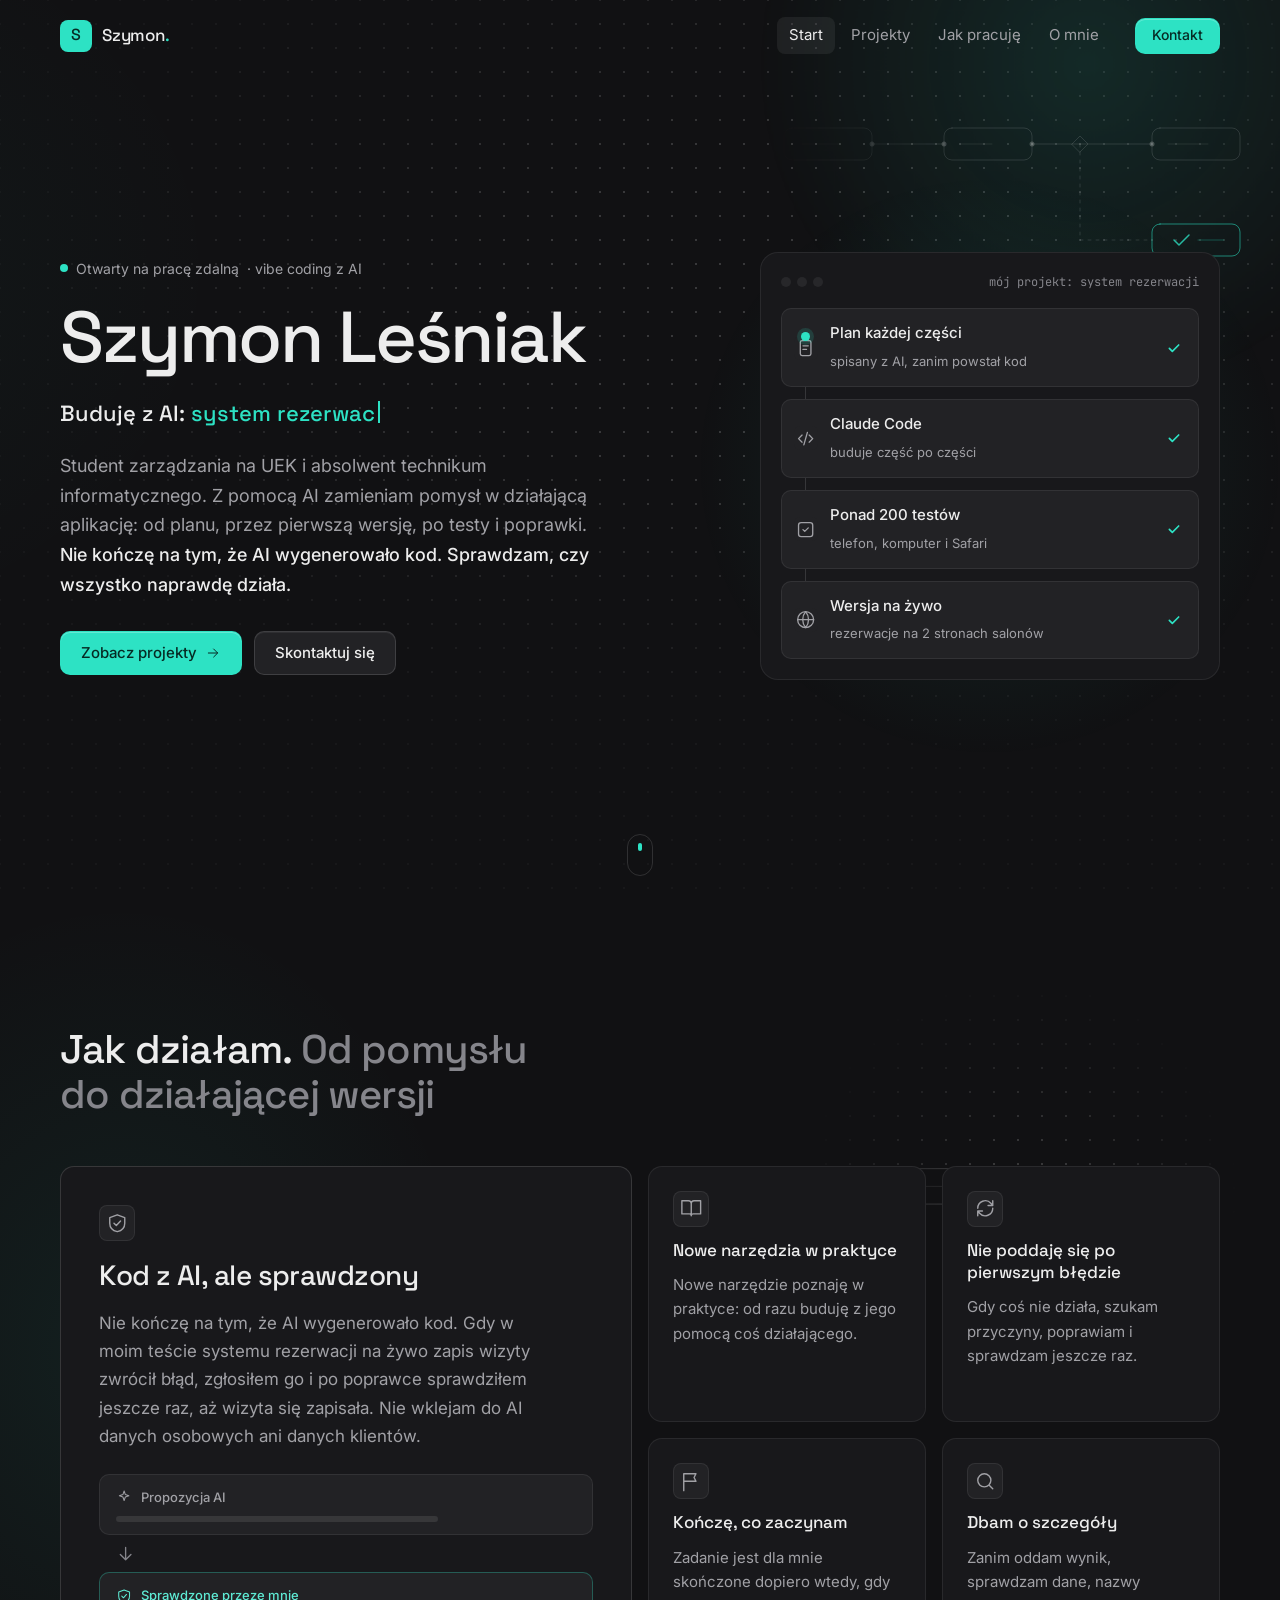
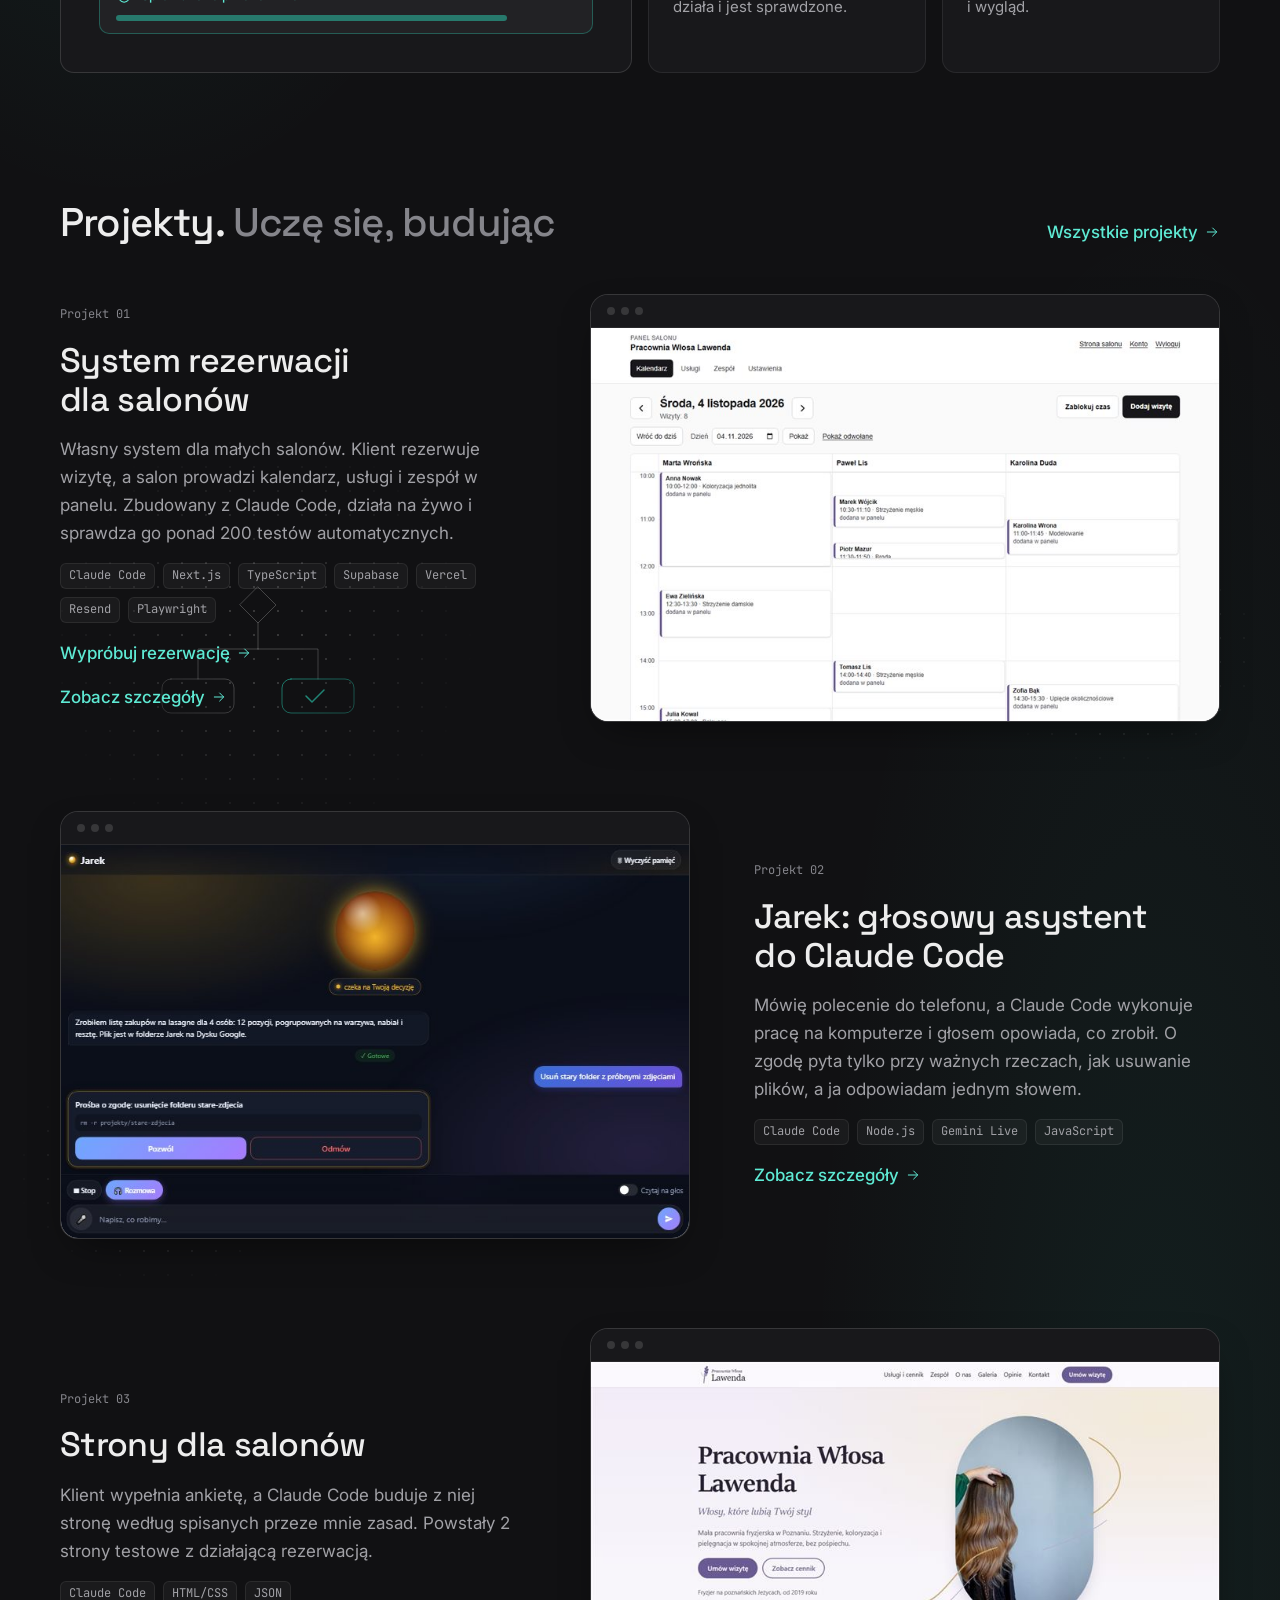
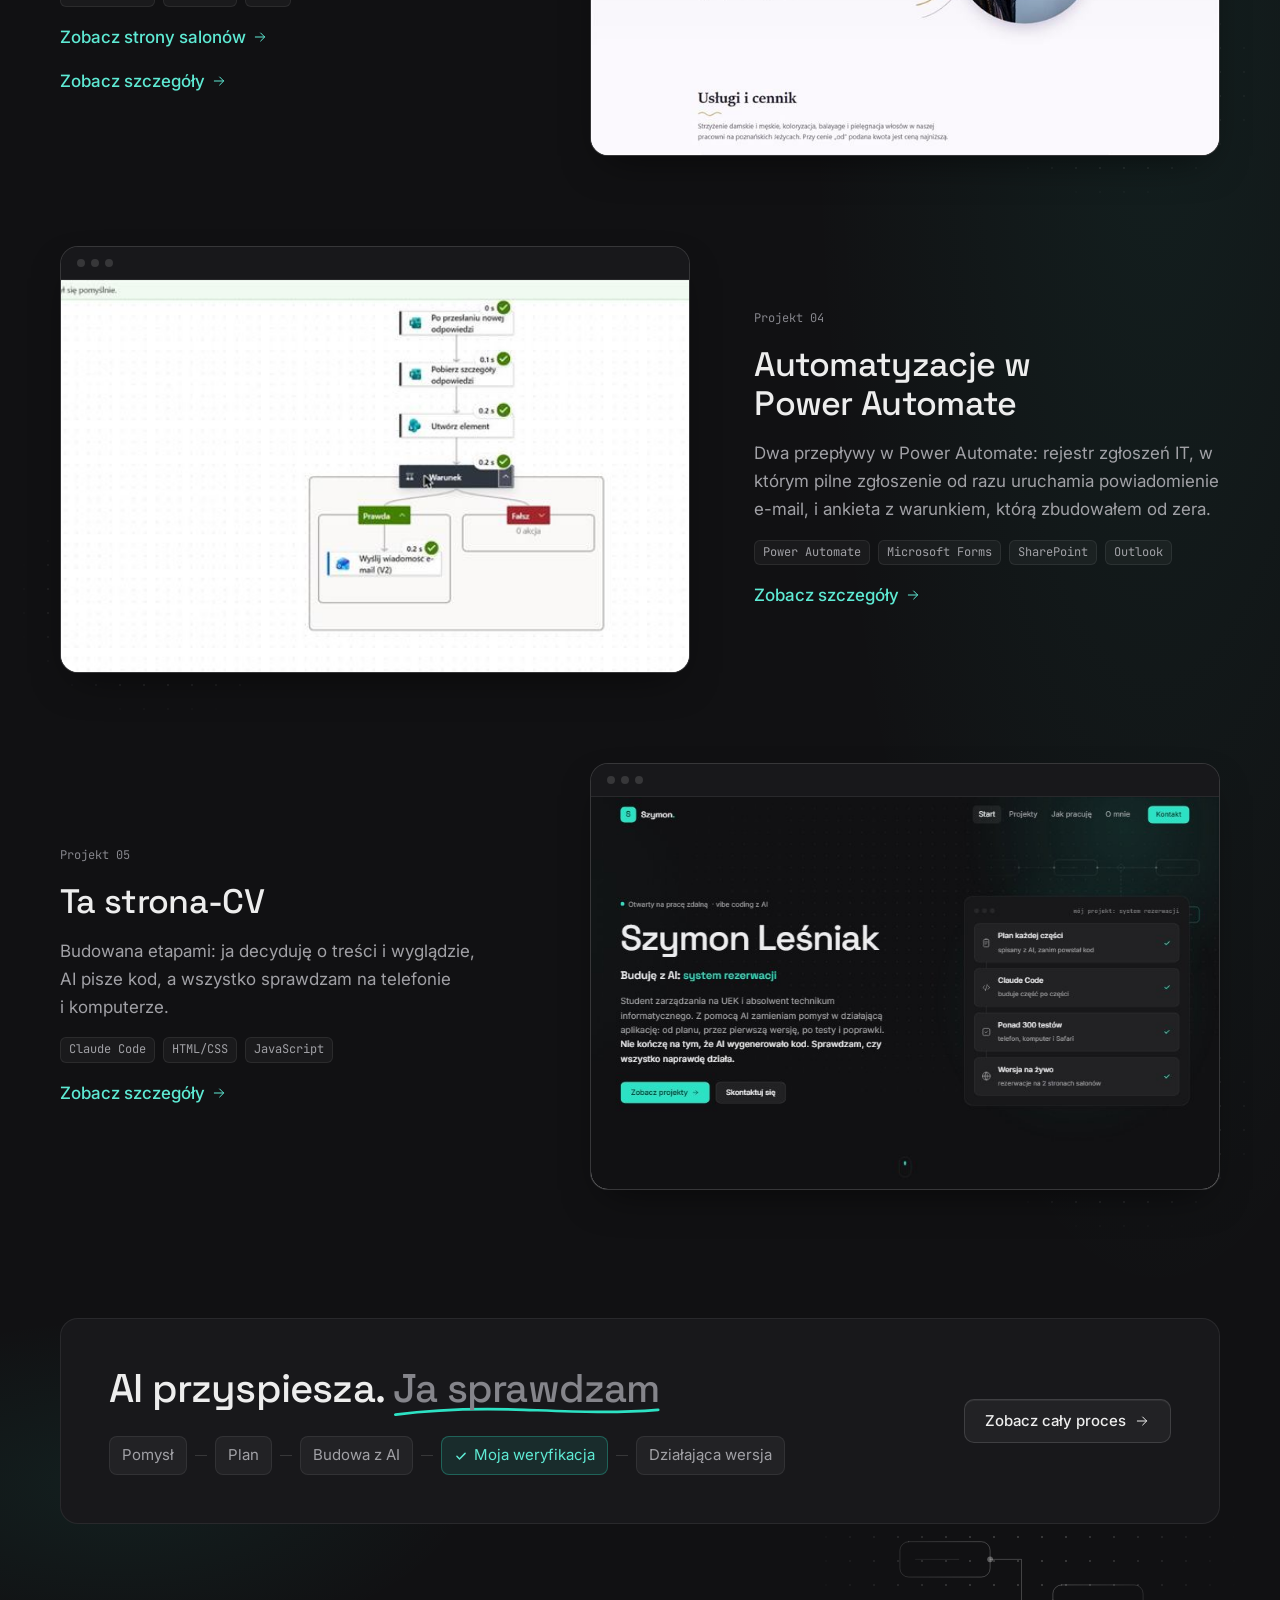
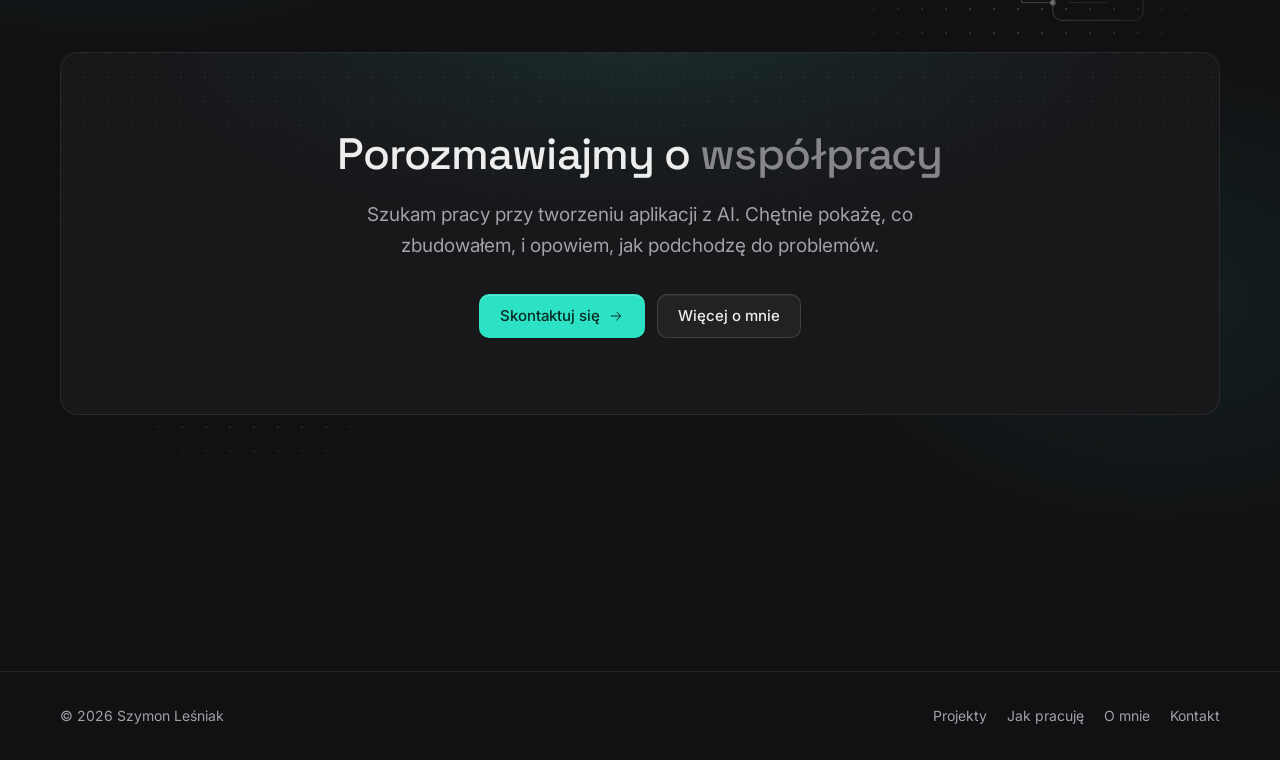
==== commit 0afe8c3d: "Dostępność 20 h tygodniowo, ponad 200 testów, bez WebSocket w narzędziach Co-Authored-By: Claude Opu" ====
--- a/index.html
+++ b/index.html
@@ -108,7 +108,7 @@
                 </div>
                 <div class="flow-step">
                   <span class="flow-icon"><svg class="icon" viewBox="0 0 24 24"><rect x="4" y="4" width="16" height="16" rx="3" /><path d="m9 12 2 2 4-4" /></svg></span>
-                  <div><strong>Ponad 300 testów</strong><small>telefon, komputer i Safari</small></div>
+                  <div><strong>Ponad 200 testów</strong><small>telefon, komputer i Safari</small></div>
                   <span class="status"></span>
                 </div>
                 <div class="flow-step">
@@ -191,7 +191,7 @@
               <div class="showcase-text">
                 <p class="project-num">Projekt 01</p>
                 <h3>System rezerwacji dla salonów</h3>
-                <p>Własny system dla małych salonów. Klient rezerwuje wizytę, a salon prowadzi kalendarz, usługi i zespół w panelu. Zbudowany z Claude Code, działa na żywo i sprawdza go ponad 300 testów automatycznych.</p>
+                <p>Własny system dla małych salonów. Klient rezerwuje wizytę, a salon prowadzi kalendarz, usługi i zespół w panelu. Zbudowany z Claude Code, działa na żywo i sprawdza go ponad 200 testów automatycznych.</p>
                 <ul class="tags" aria-label="Narzędzia"><li>Claude Code</li><li>Next.js</li><li>TypeScript</li><li>Supabase</li><li>Vercel</li><li>Resend</li><li>Playwright</li></ul>
                 <a class="link-arrow" href="https://szymonlesniak244.github.io/strony-salonow/lawenda/index.html#rezerwacja">Wypróbuj rezerwację <svg class="icon" viewBox="0 0 24 24" aria-hidden="true"><path d="M5 12h14M13 6l6 6-6 6" /></svg></a>
                 <a class="link-arrow" href="projekty.html#projekt-rezerwacje">Zobacz szczegóły <svg class="icon" viewBox="0 0 24 24" aria-hidden="true"><path d="M5 12h14M13 6l6 6-6 6" /></svg><span class="sr-only"> projektu System rezerwacji dla salonów</span></a>
@@ -206,7 +206,7 @@
                 <p class="project-num">Projekt 02</p>
                 <h3>Jarek: głosowy asystent do Claude Code</h3>
                 <p>Mówię polecenie do telefonu, a Claude Code wykonuje pracę na komputerze i głosem opowiada, co zrobił. O zgodę pyta tylko przy ważnych rzeczach, jak usuwanie plików, a ja odpowiadam jednym słowem.</p>
-                <ul class="tags" aria-label="Narzędzia"><li>Claude Code</li><li>Node.js</li><li>WebSocket</li><li>Gemini Live</li><li>JavaScript</li></ul>
+                <ul class="tags" aria-label="Narzędzia"><li>Claude Code</li><li>Node.js</li><li>Gemini Live</li><li>JavaScript</li></ul>
                 <a class="link-arrow" href="projekty.html#projekt-jarek">Zobacz szczegóły <svg class="icon" viewBox="0 0 24 24" aria-hidden="true"><path d="M5 12h14M13 6l6 6-6 6" /></svg><span class="sr-only"> projektu Jarek</span></a>
               </div>
               <div class="showcase-media">
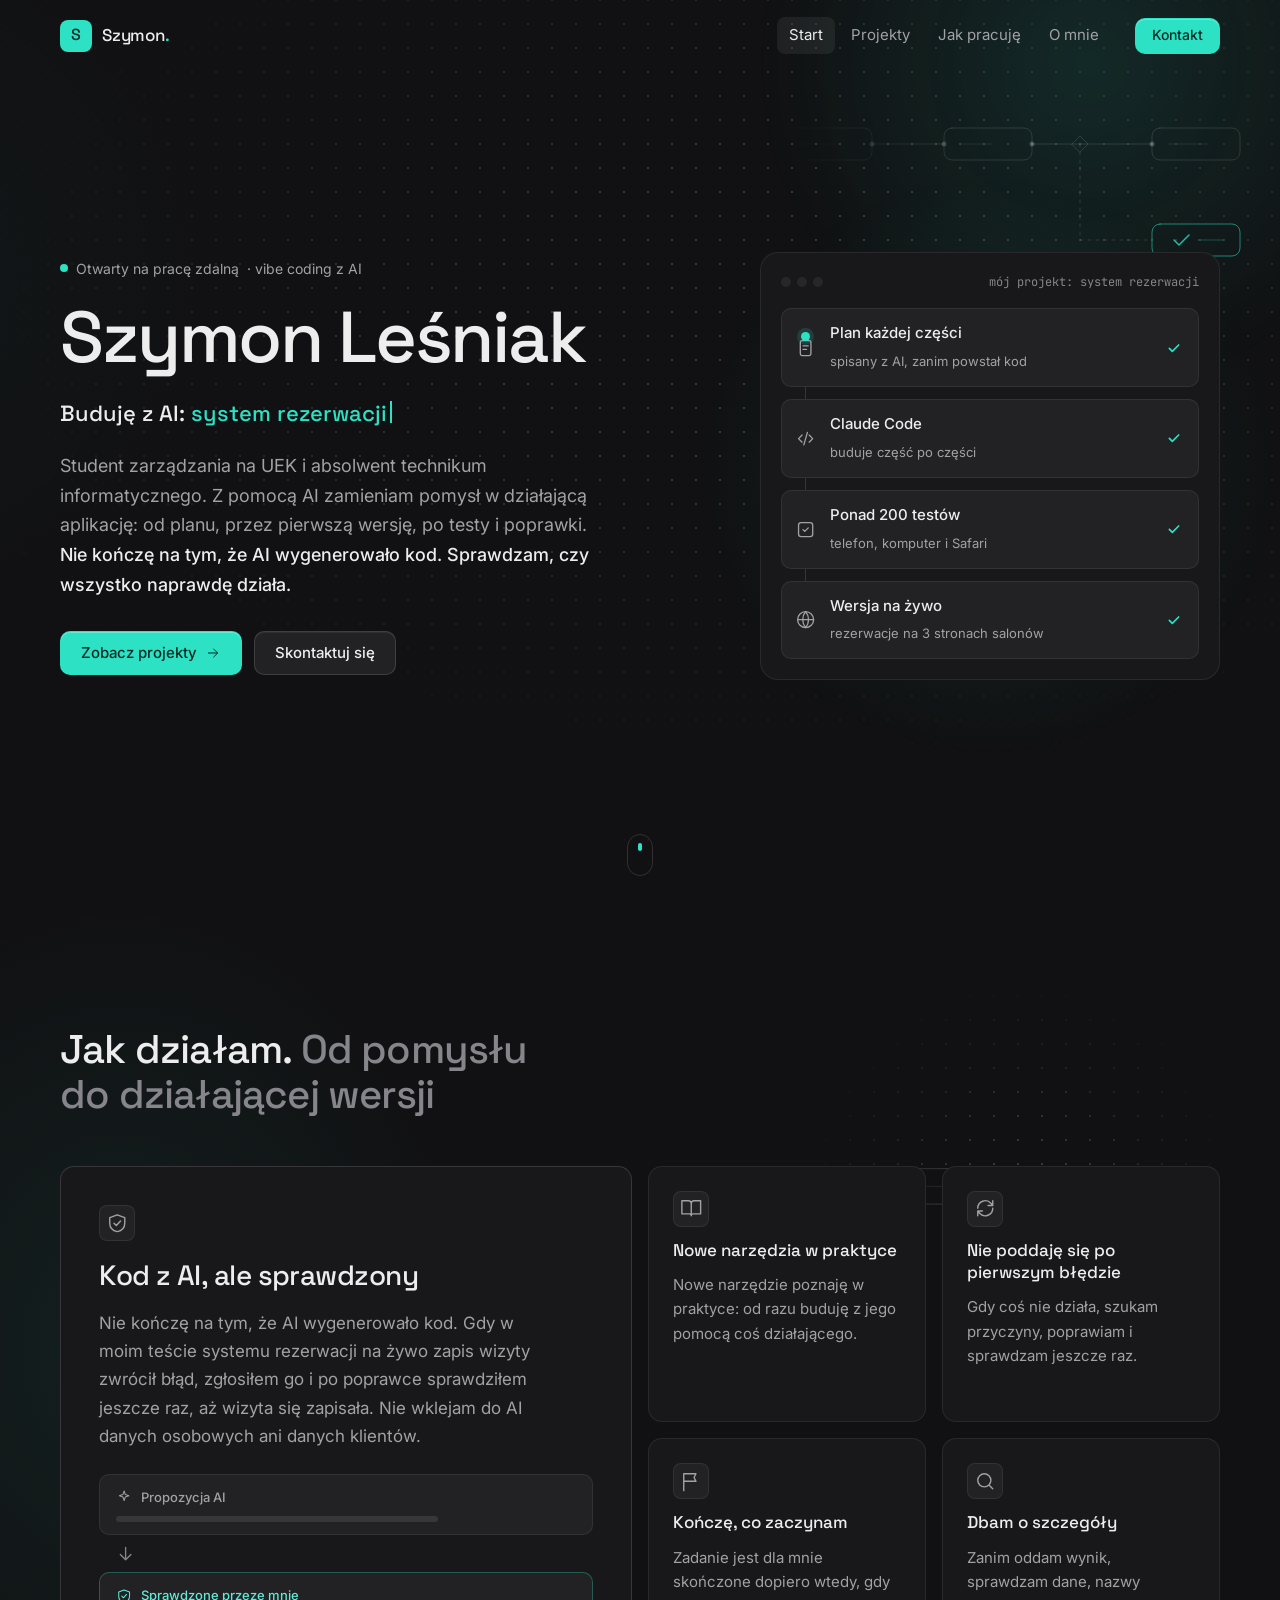
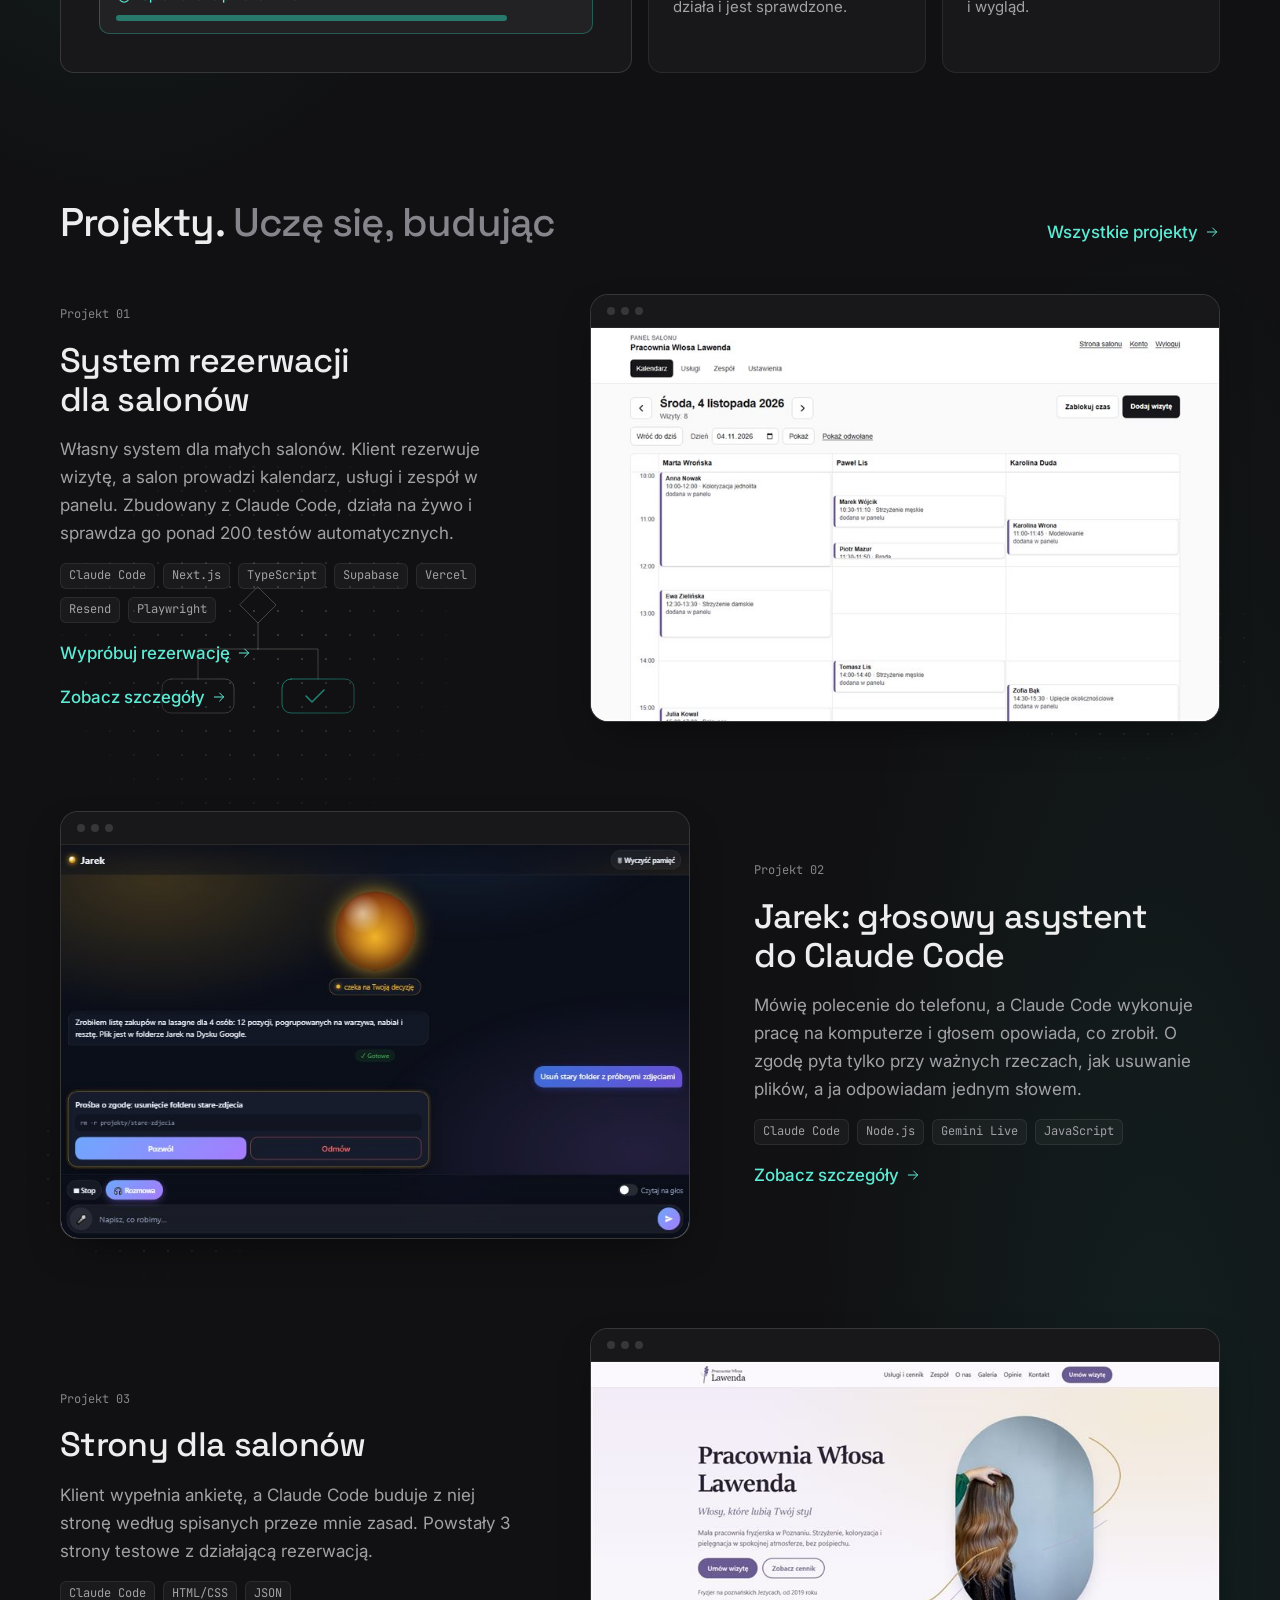
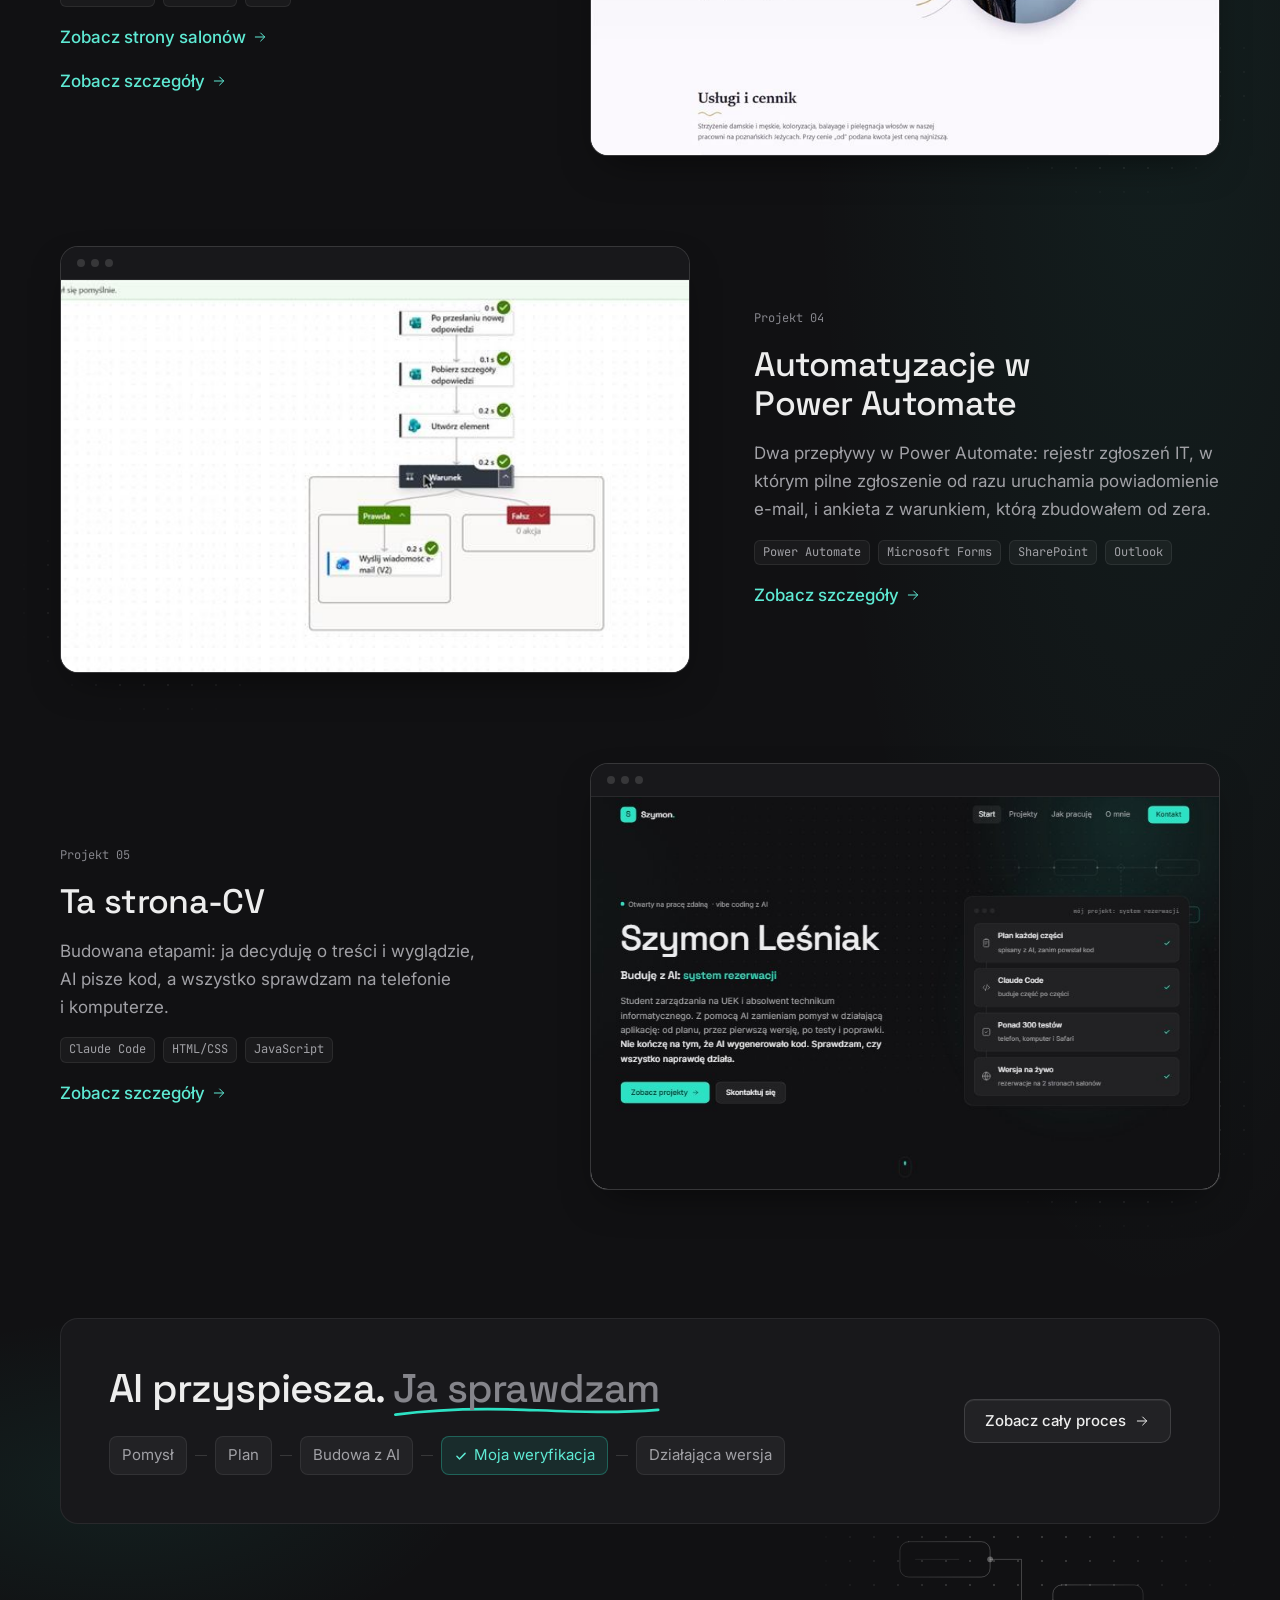
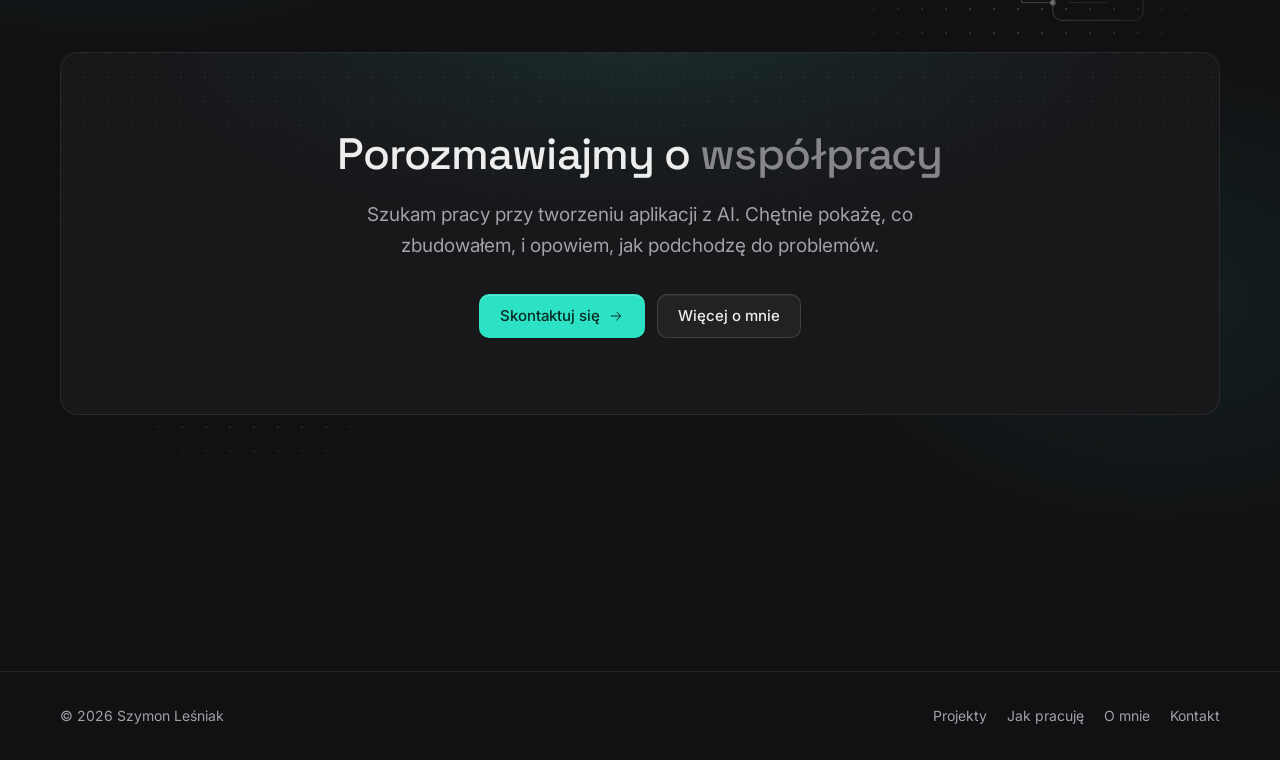
==== commit 11743a5a: "Trzy strony testowe salonów, w tym Kotwica Barber Club Co-Authored-By: Claude Opus 5.5 <noreply@anth" ====
--- a/index.html
+++ b/index.html
@@ -113,7 +113,7 @@
                 </div>
                 <div class="flow-step">
                   <span class="flow-icon"><svg class="icon" viewBox="0 0 24 24"><circle cx="12" cy="12" r="9" /><path d="M3 12h18M12 3a14 14 0 0 1 0 18M12 3a14 14 0 0 0 0 18" /></svg></span>
-                  <div><strong>Wersja na żywo</strong><small>rezerwacje na 2 stronach salonów</small></div>
+                  <div><strong>Wersja na żywo</strong><small>rezerwacje na 3 stronach salonów</small></div>
                   <span class="status"></span>
                 </div>
               </div>
@@ -218,7 +218,7 @@
               <div class="showcase-text">
                 <p class="project-num">Projekt 03</p>
                 <h3>Strony dla salonów</h3>
-                <p>Klient wypełnia ankietę, a Claude Code buduje z niej stronę według spisanych przeze mnie zasad. Powstały 2 strony testowe z działającą rezerwacją.</p>
+                <p>Klient wypełnia ankietę, a Claude Code buduje z niej stronę według spisanych przeze mnie zasad. Powstały 3 strony testowe z działającą rezerwacją.</p>
                 <ul class="tags" aria-label="Narzędzia"><li>Claude Code</li><li>HTML/CSS</li><li>JSON</li></ul>
                 <a class="link-arrow" href="https://szymonlesniak244.github.io/strony-salonow/">Zobacz strony salonów <svg class="icon" viewBox="0 0 24 24" aria-hidden="true"><path d="M5 12h14M13 6l6 6-6 6" /></svg></a>
                 <a class="link-arrow" href="projekty.html#projekt-2">Zobacz szczegóły <svg class="icon" viewBox="0 0 24 24" aria-hidden="true"><path d="M5 12h14M13 6l6 6-6 6" /></svg><span class="sr-only"> projektu 2</span></a>
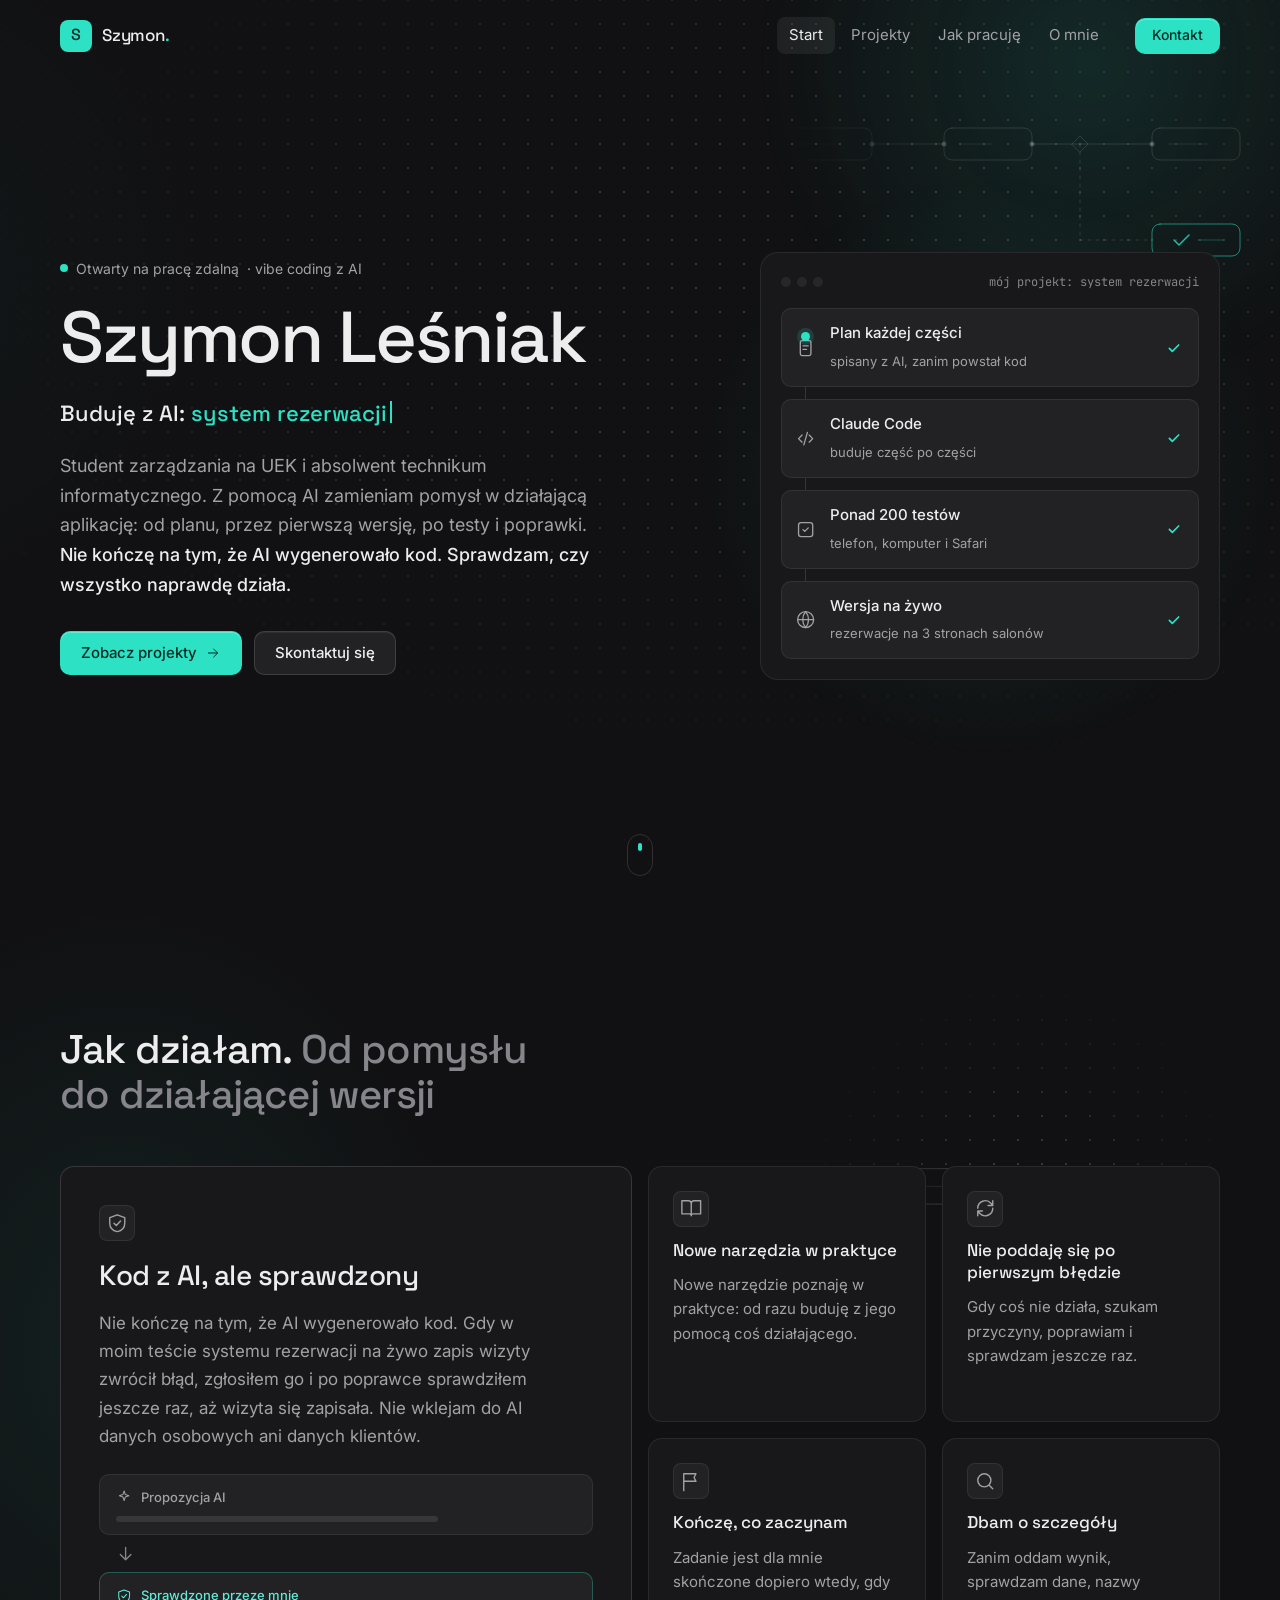
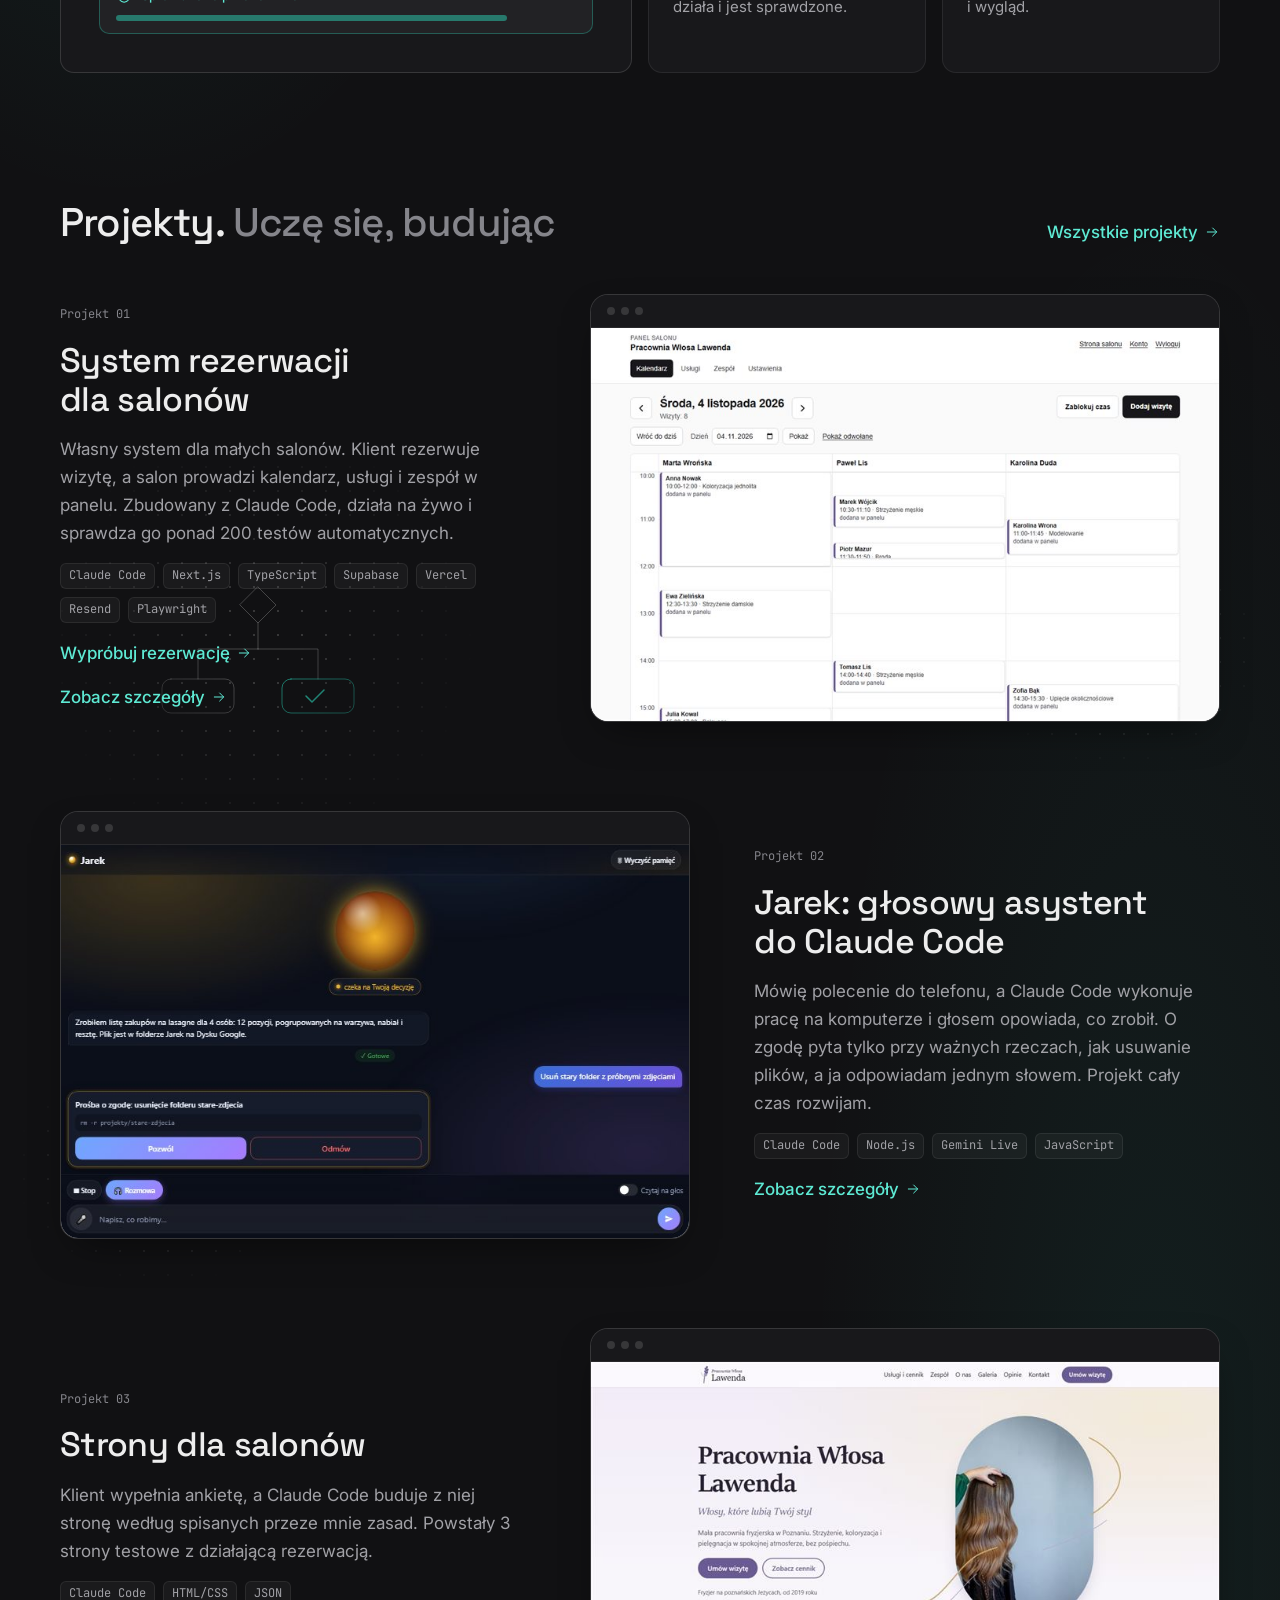
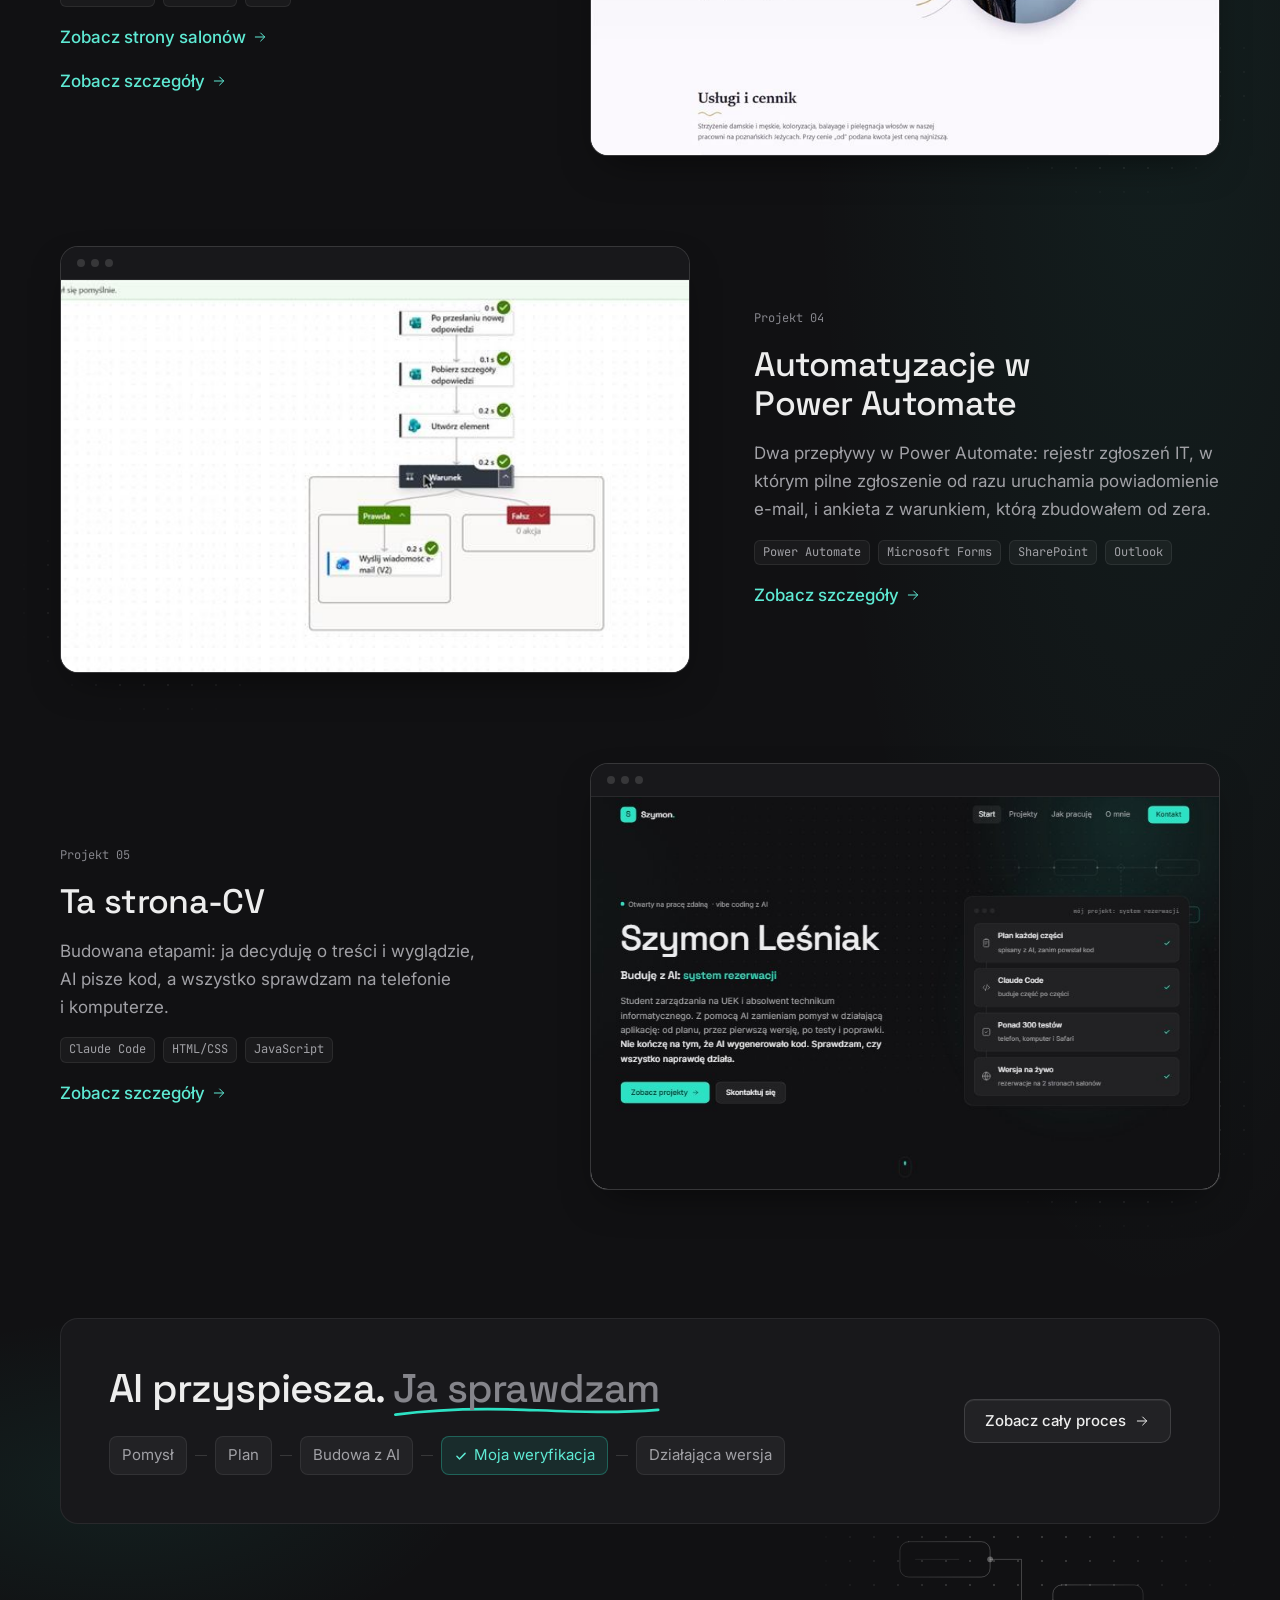
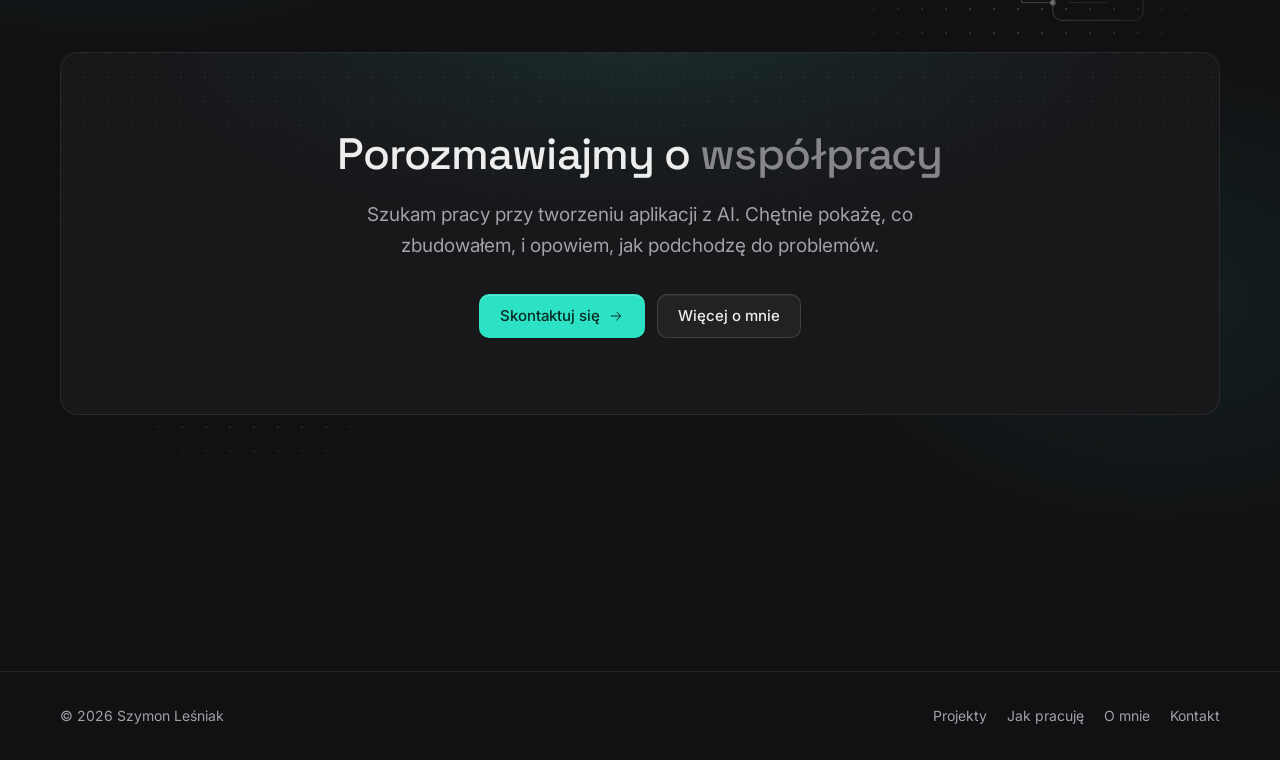
==== commit f7b81899: "Jarek: projekt cały czas rozwijany Co-Authored-By: Claude Opus 5.5 <noreply@anthropic.com>" ====
--- a/index.html
+++ b/index.html
@@ -205,7 +205,7 @@
               <div class="showcase-text">
                 <p class="project-num">Projekt 02</p>
                 <h3>Jarek: głosowy asystent do Claude Code</h3>
-                <p>Mówię polecenie do telefonu, a Claude Code wykonuje pracę na komputerze i głosem opowiada, co zrobił. O zgodę pyta tylko przy ważnych rzeczach, jak usuwanie plików, a ja odpowiadam jednym słowem.</p>
+                <p>Mówię polecenie do telefonu, a Claude Code wykonuje pracę na komputerze i głosem opowiada, co zrobił. O zgodę pyta tylko przy ważnych rzeczach, jak usuwanie plików, a ja odpowiadam jednym słowem. Projekt cały czas rozwijam.</p>
                 <ul class="tags" aria-label="Narzędzia"><li>Claude Code</li><li>Node.js</li><li>Gemini Live</li><li>JavaScript</li></ul>
                 <a class="link-arrow" href="projekty.html#projekt-jarek">Zobacz szczegóły <svg class="icon" viewBox="0 0 24 24" aria-hidden="true"><path d="M5 12h14M13 6l6 6-6 6" /></svg><span class="sr-only"> projektu Jarek</span></a>
               </div>
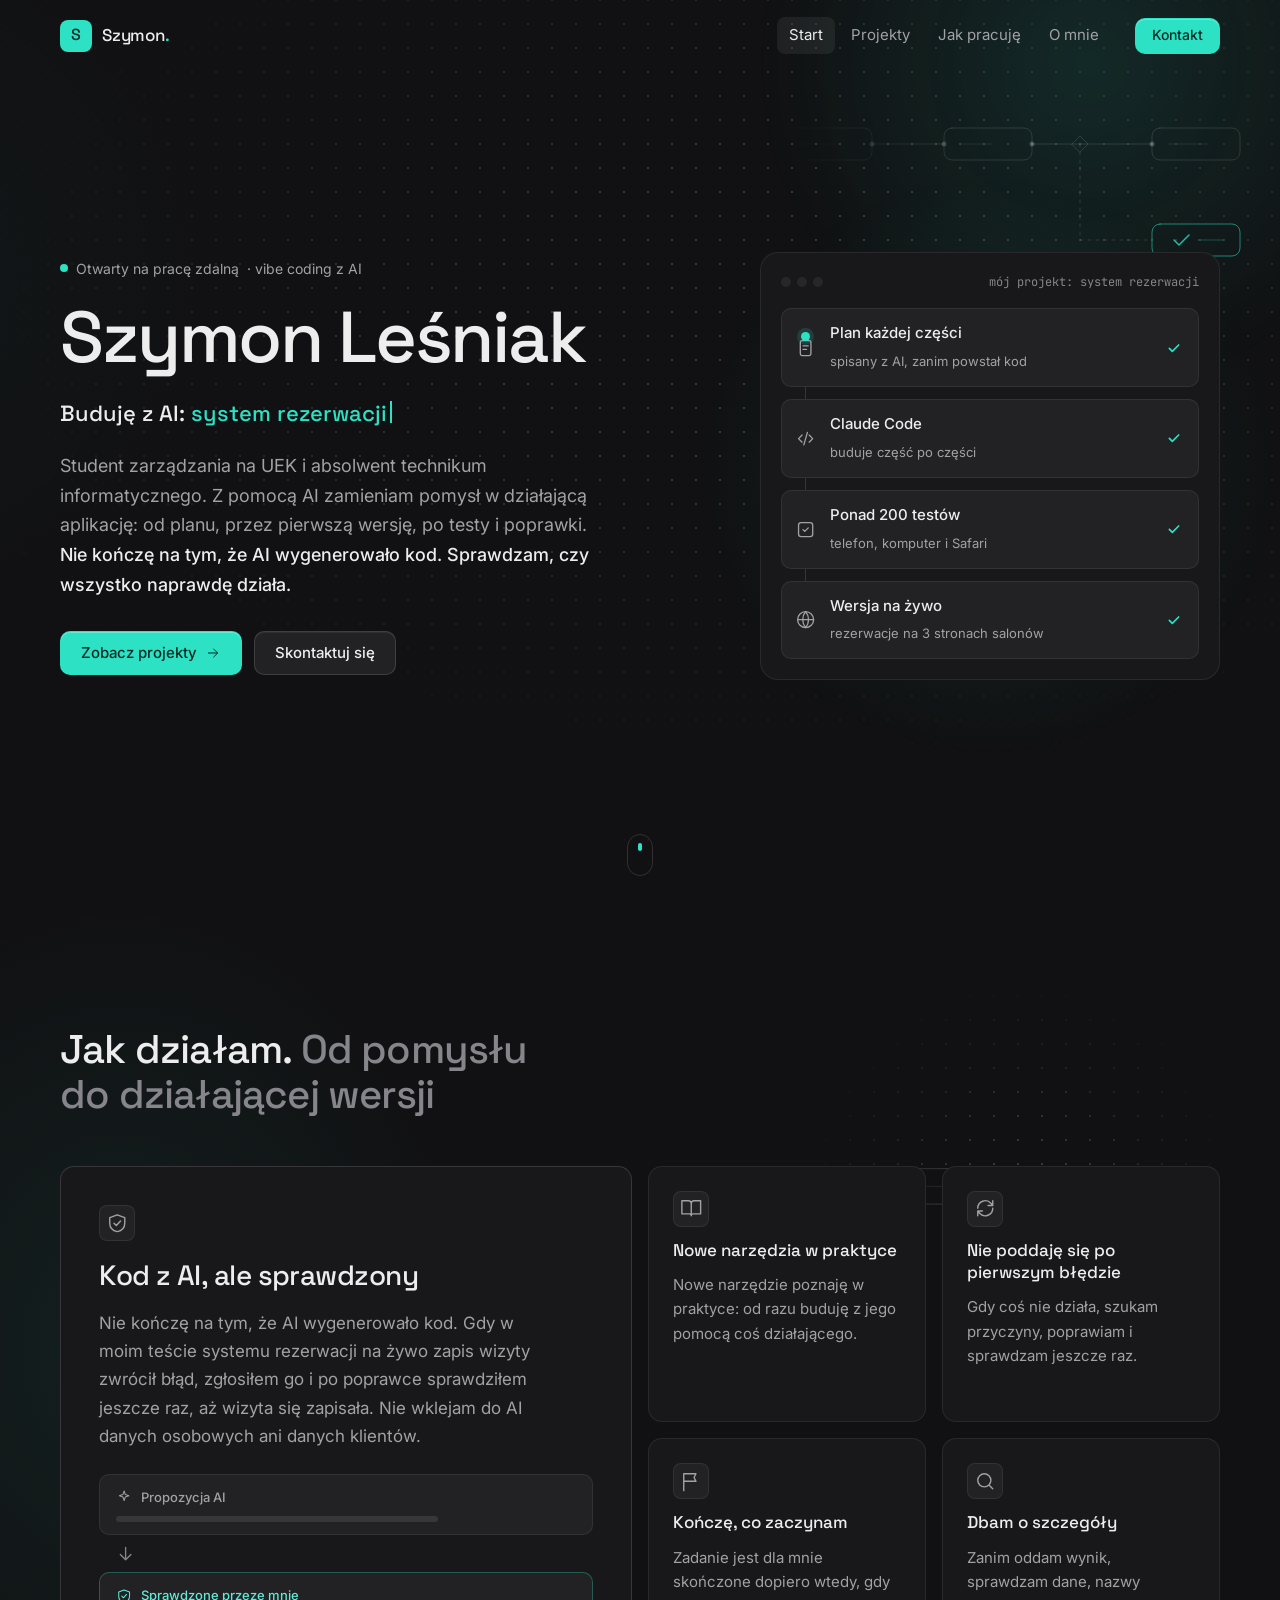
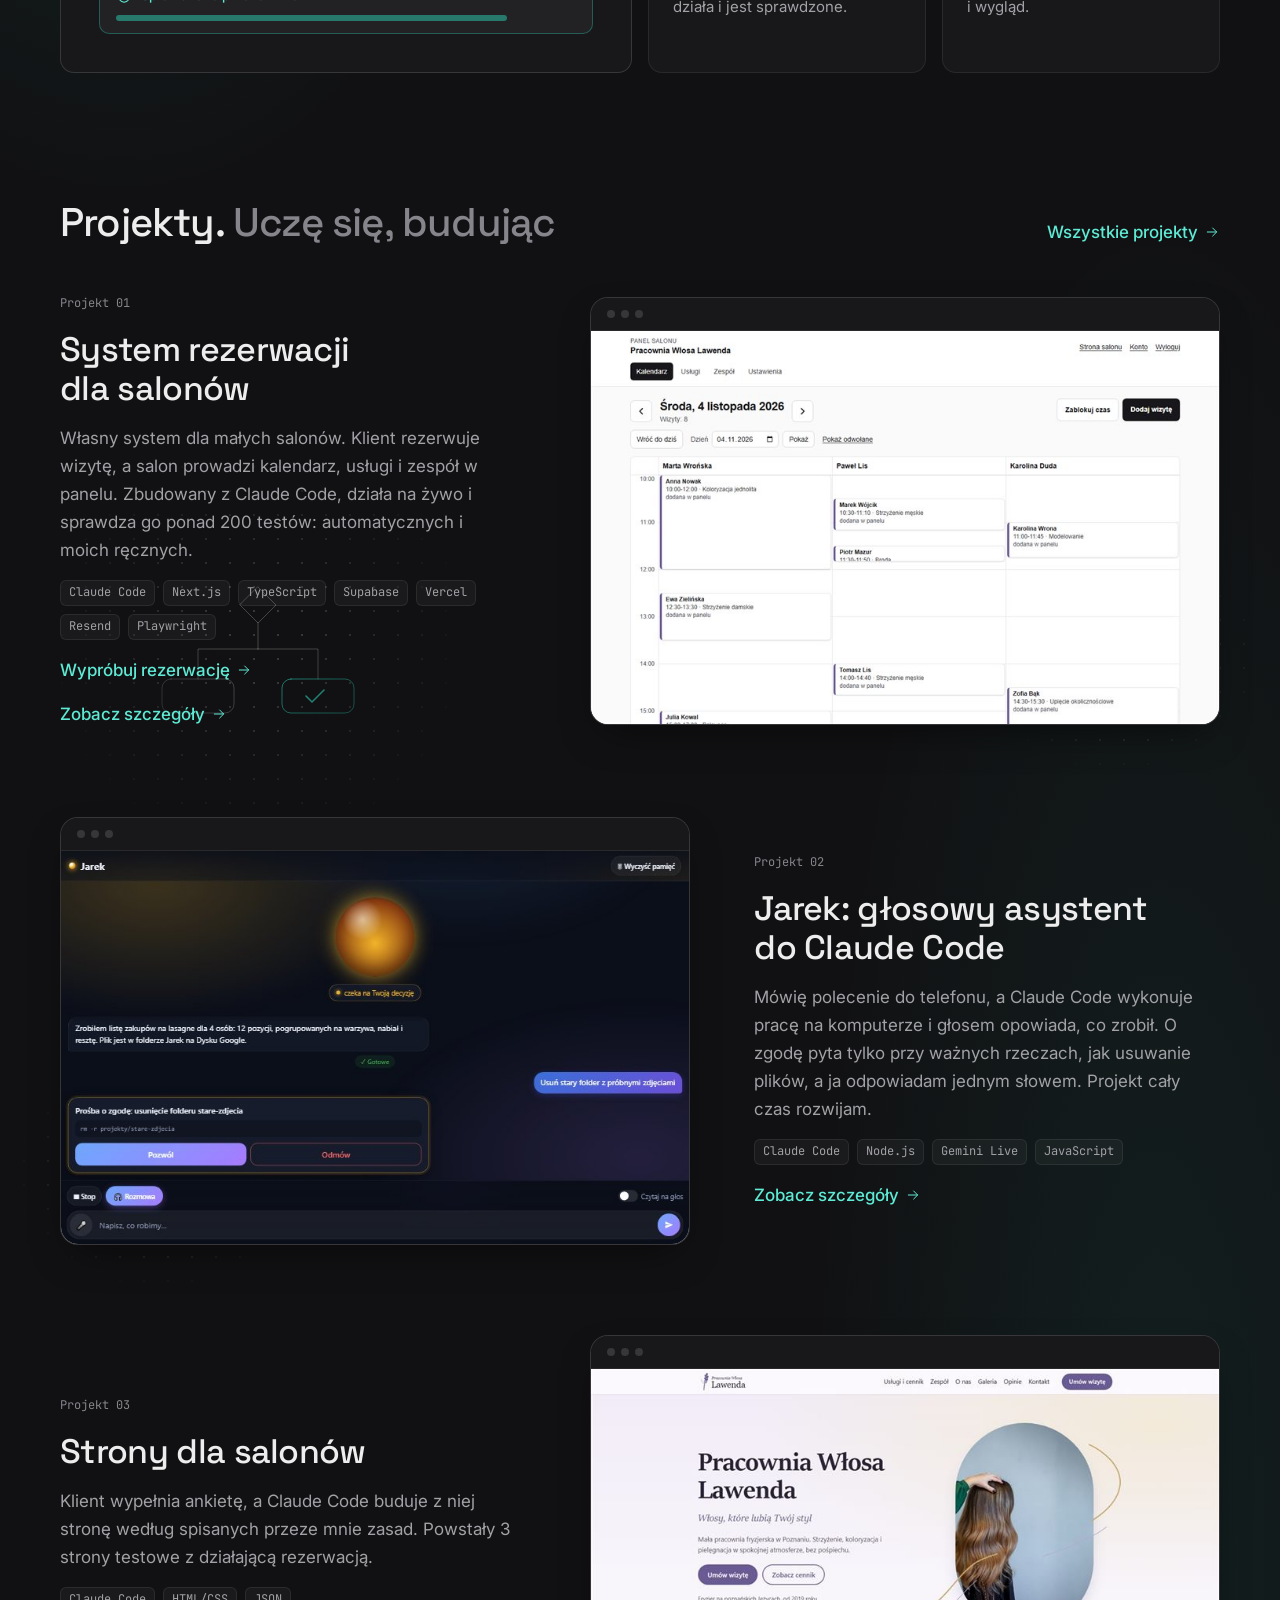
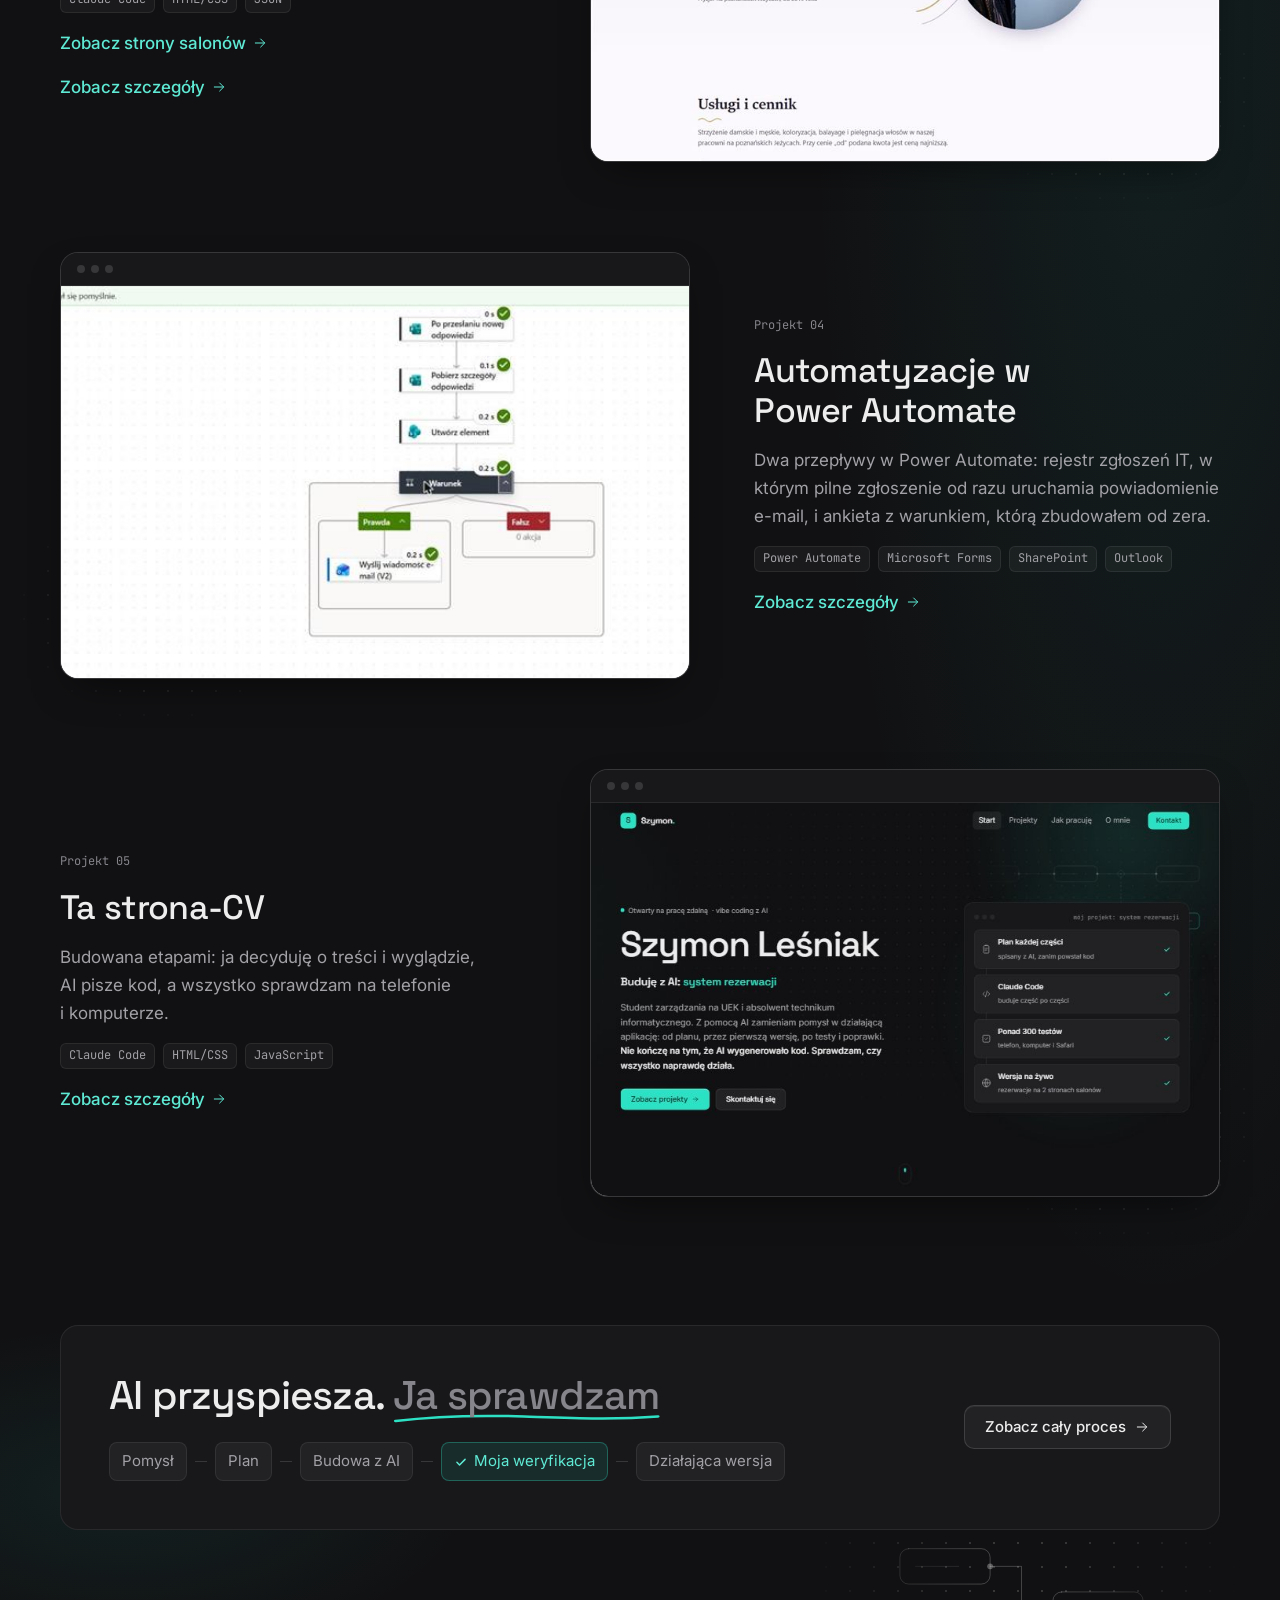
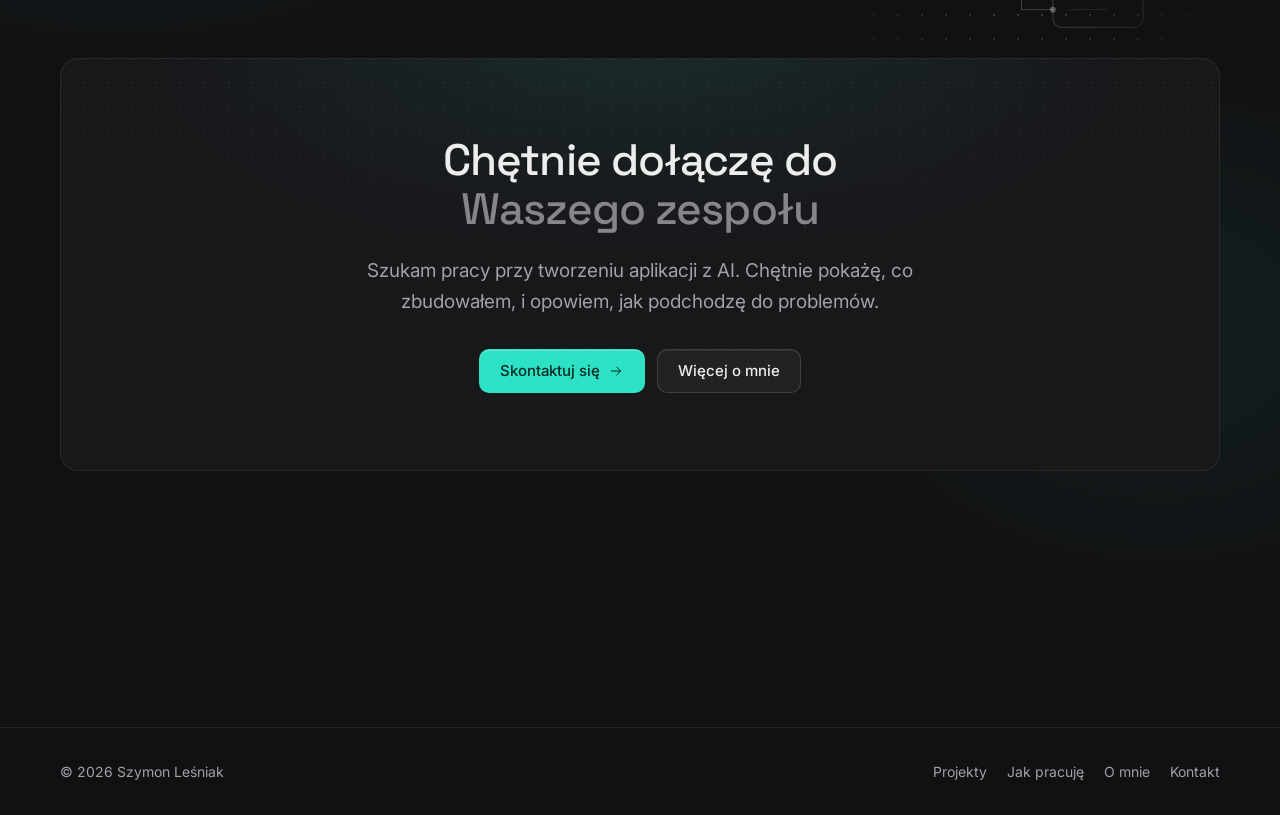
==== commit 170d4205: "Poprawki po panelu: testy automatyczne i ręczne, SMS, Claude Code swobodnie, INF.03, ton do zespołu " ====
--- a/index.html
+++ b/index.html
@@ -191,7 +191,7 @@
               <div class="showcase-text">
                 <p class="project-num">Projekt 01</p>
                 <h3>System rezerwacji dla salonów</h3>
-                <p>Własny system dla małych salonów. Klient rezerwuje wizytę, a salon prowadzi kalendarz, usługi i zespół w panelu. Zbudowany z Claude Code, działa na żywo i sprawdza go ponad 200 testów automatycznych.</p>
+                <p>Własny system dla małych salonów. Klient rezerwuje wizytę, a salon prowadzi kalendarz, usługi i zespół w panelu. Zbudowany z Claude Code, działa na żywo i sprawdza go ponad 200 testów: automatycznych i moich ręcznych.</p>
                 <ul class="tags" aria-label="Narzędzia"><li>Claude Code</li><li>Next.js</li><li>TypeScript</li><li>Supabase</li><li>Vercel</li><li>Resend</li><li>Playwright</li></ul>
                 <a class="link-arrow" href="https://szymonlesniak244.github.io/strony-salonow/lawenda/index.html#rezerwacja">Wypróbuj rezerwację <svg class="icon" viewBox="0 0 24 24" aria-hidden="true"><path d="M5 12h14M13 6l6 6-6 6" /></svg></a>
                 <a class="link-arrow" href="projekty.html#projekt-rezerwacje">Zobacz szczegóły <svg class="icon" viewBox="0 0 24 24" aria-hidden="true"><path d="M5 12h14M13 6l6 6-6 6" /></svg><span class="sr-only"> projektu System rezerwacji dla salonów</span></a>
@@ -221,7 +221,7 @@
                 <p>Klient wypełnia ankietę, a Claude Code buduje z niej stronę według spisanych przeze mnie zasad. Powstały 3 strony testowe z działającą rezerwacją.</p>
                 <ul class="tags" aria-label="Narzędzia"><li>Claude Code</li><li>HTML/CSS</li><li>JSON</li></ul>
                 <a class="link-arrow" href="https://szymonlesniak244.github.io/strony-salonow/">Zobacz strony salonów <svg class="icon" viewBox="0 0 24 24" aria-hidden="true"><path d="M5 12h14M13 6l6 6-6 6" /></svg></a>
-                <a class="link-arrow" href="projekty.html#projekt-2">Zobacz szczegóły <svg class="icon" viewBox="0 0 24 24" aria-hidden="true"><path d="M5 12h14M13 6l6 6-6 6" /></svg><span class="sr-only"> projektu 2</span></a>
+                <a class="link-arrow" href="projekty.html#projekt-2">Zobacz szczegóły <svg class="icon" viewBox="0 0 24 24" aria-hidden="true"><path d="M5 12h14M13 6l6 6-6 6" /></svg><span class="sr-only"> projektu Strony dla salonów</span></a>
               </div>
               <div class="showcase-media">
                 <div class="window-bar" aria-hidden="true"><span></span><span></span><span></span></div>
@@ -234,7 +234,7 @@
                 <h3>Automatyzacje w Power Automate</h3>
                 <p>Dwa przepływy w Power Automate: rejestr zgłoszeń IT, w którym pilne zgłoszenie od razu uruchamia powiadomienie e-mail, i ankieta z warunkiem, którą zbudowałem od zera.</p>
                 <ul class="tags" aria-label="Narzędzia"><li>Power Automate</li><li>Microsoft Forms</li><li>SharePoint</li><li>Outlook</li></ul>
-                <a class="link-arrow" href="projekty.html#projekt-1">Zobacz szczegóły <svg class="icon" viewBox="0 0 24 24" aria-hidden="true"><path d="M5 12h14M13 6l6 6-6 6" /></svg><span class="sr-only"> projektu 1</span></a>
+                <a class="link-arrow" href="projekty.html#projekt-1">Zobacz szczegóły <svg class="icon" viewBox="0 0 24 24" aria-hidden="true"><path d="M5 12h14M13 6l6 6-6 6" /></svg><span class="sr-only"> projektu Automatyzacje w Power Automate</span></a>
               </div>
               <div class="showcase-media">
                 <div class="window-bar" aria-hidden="true"><span></span><span></span><span></span></div>
@@ -247,7 +247,7 @@
                 <h3>Ta strona-CV</h3>
                 <p>Budowana etapami: ja decyduję o treści i wyglądzie, AI pisze kod, a wszystko sprawdzam na telefonie i komputerze.</p>
                 <ul class="tags" aria-label="Narzędzia"><li>Claude Code</li><li>HTML/CSS</li><li>JavaScript</li></ul>
-                <a class="link-arrow" href="projekty.html#projekt-3">Zobacz szczegóły <svg class="icon" viewBox="0 0 24 24" aria-hidden="true"><path d="M5 12h14M13 6l6 6-6 6" /></svg><span class="sr-only"> projektu 3</span></a>
+                <a class="link-arrow" href="projekty.html#projekt-3">Zobacz szczegóły <svg class="icon" viewBox="0 0 24 24" aria-hidden="true"><path d="M5 12h14M13 6l6 6-6 6" /></svg><span class="sr-only"> projektu Ta strona-CV</span></a>
               </div>
               <div class="showcase-media">
                 <div class="window-bar" aria-hidden="true"><span></span><span></span><span></span></div>
@@ -286,7 +286,7 @@
       <section class="section section-tight" aria-labelledby="cta-title">
         <div class="container">
           <div class="cta glass" data-reveal>
-            <h2 id="cta-title">Porozmawiajmy o <span class="gradient-text">współpracy</span></h2>
+            <h2 id="cta-title">Chętnie dołączę do <span class="gradient-text">Waszego zespołu</span></h2>
             <p class="lead">Szukam pracy przy tworzeniu aplikacji z AI. Chętnie pokażę, co zbudowałem, i opowiem, jak podchodzę do problemów.</p>
             <div class="hero-cta">
               <a class="btn btn-primary" href="o-mnie.html#kontakt">
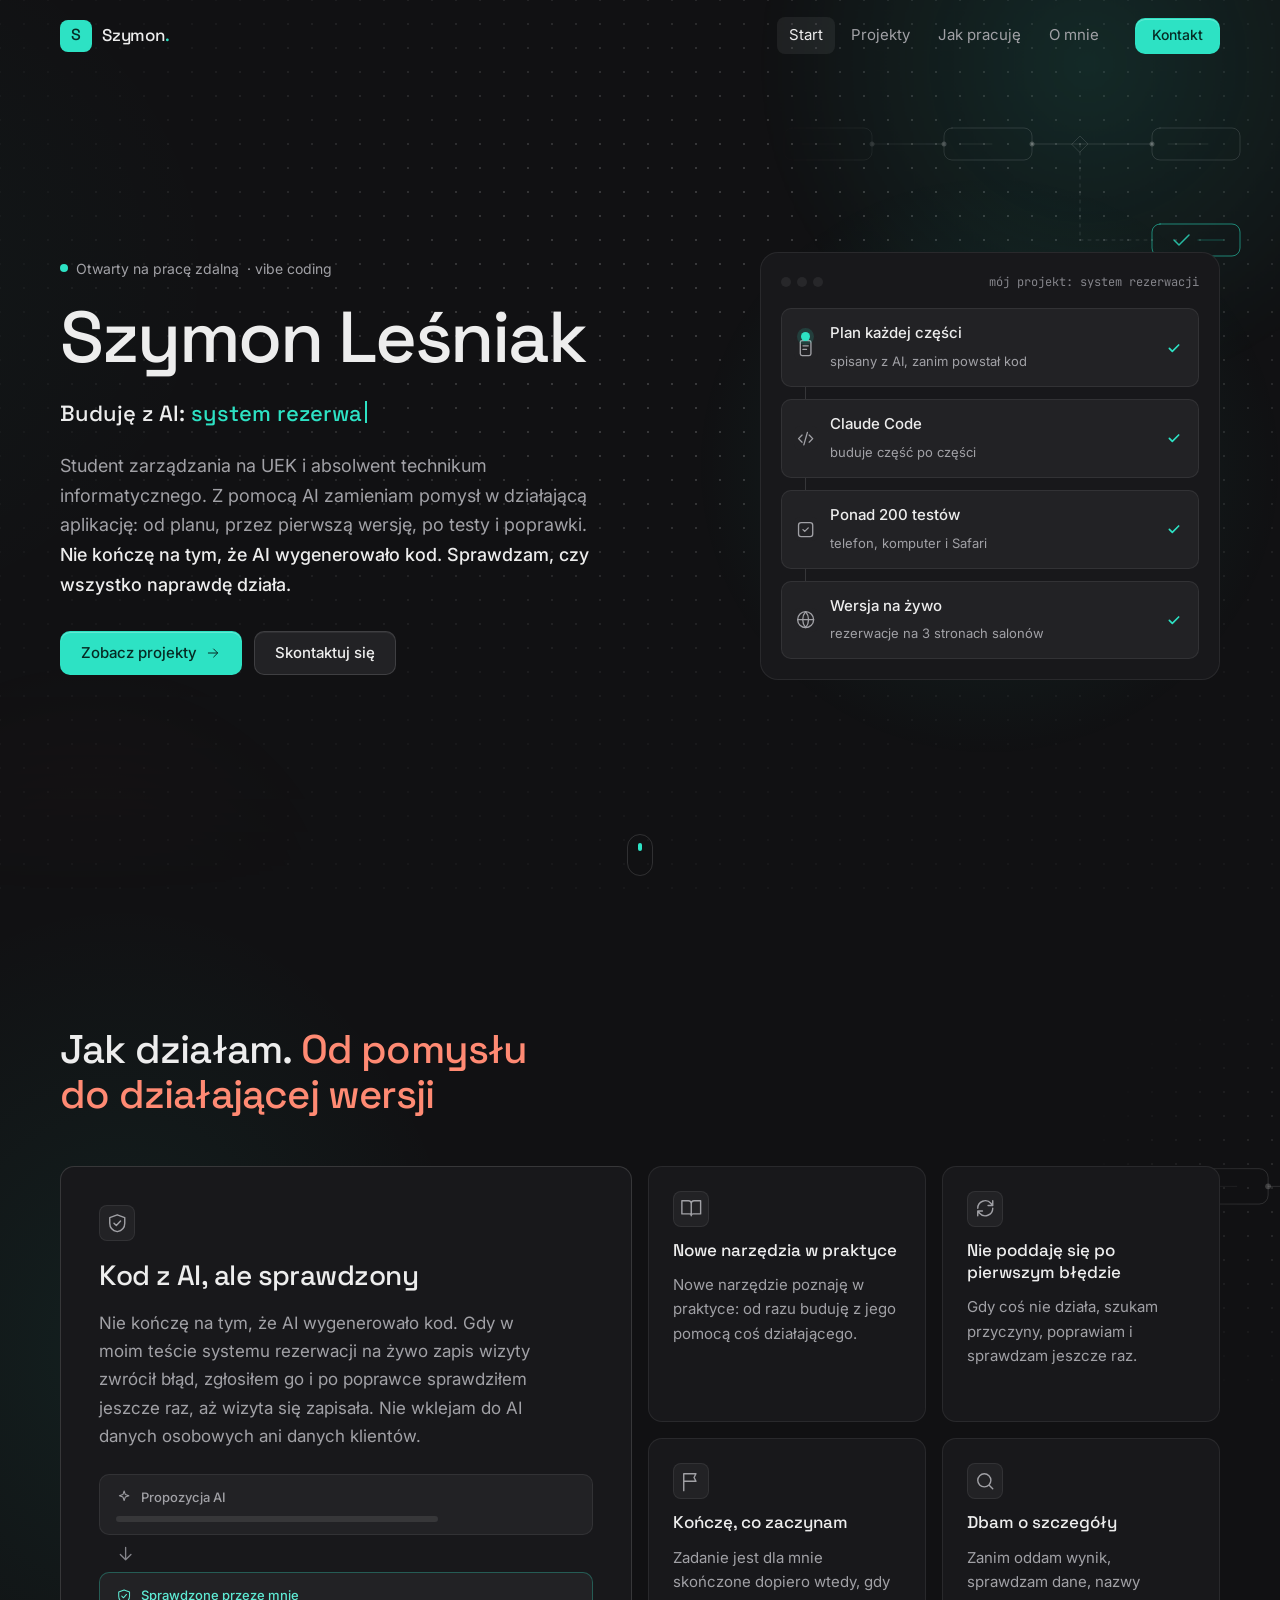
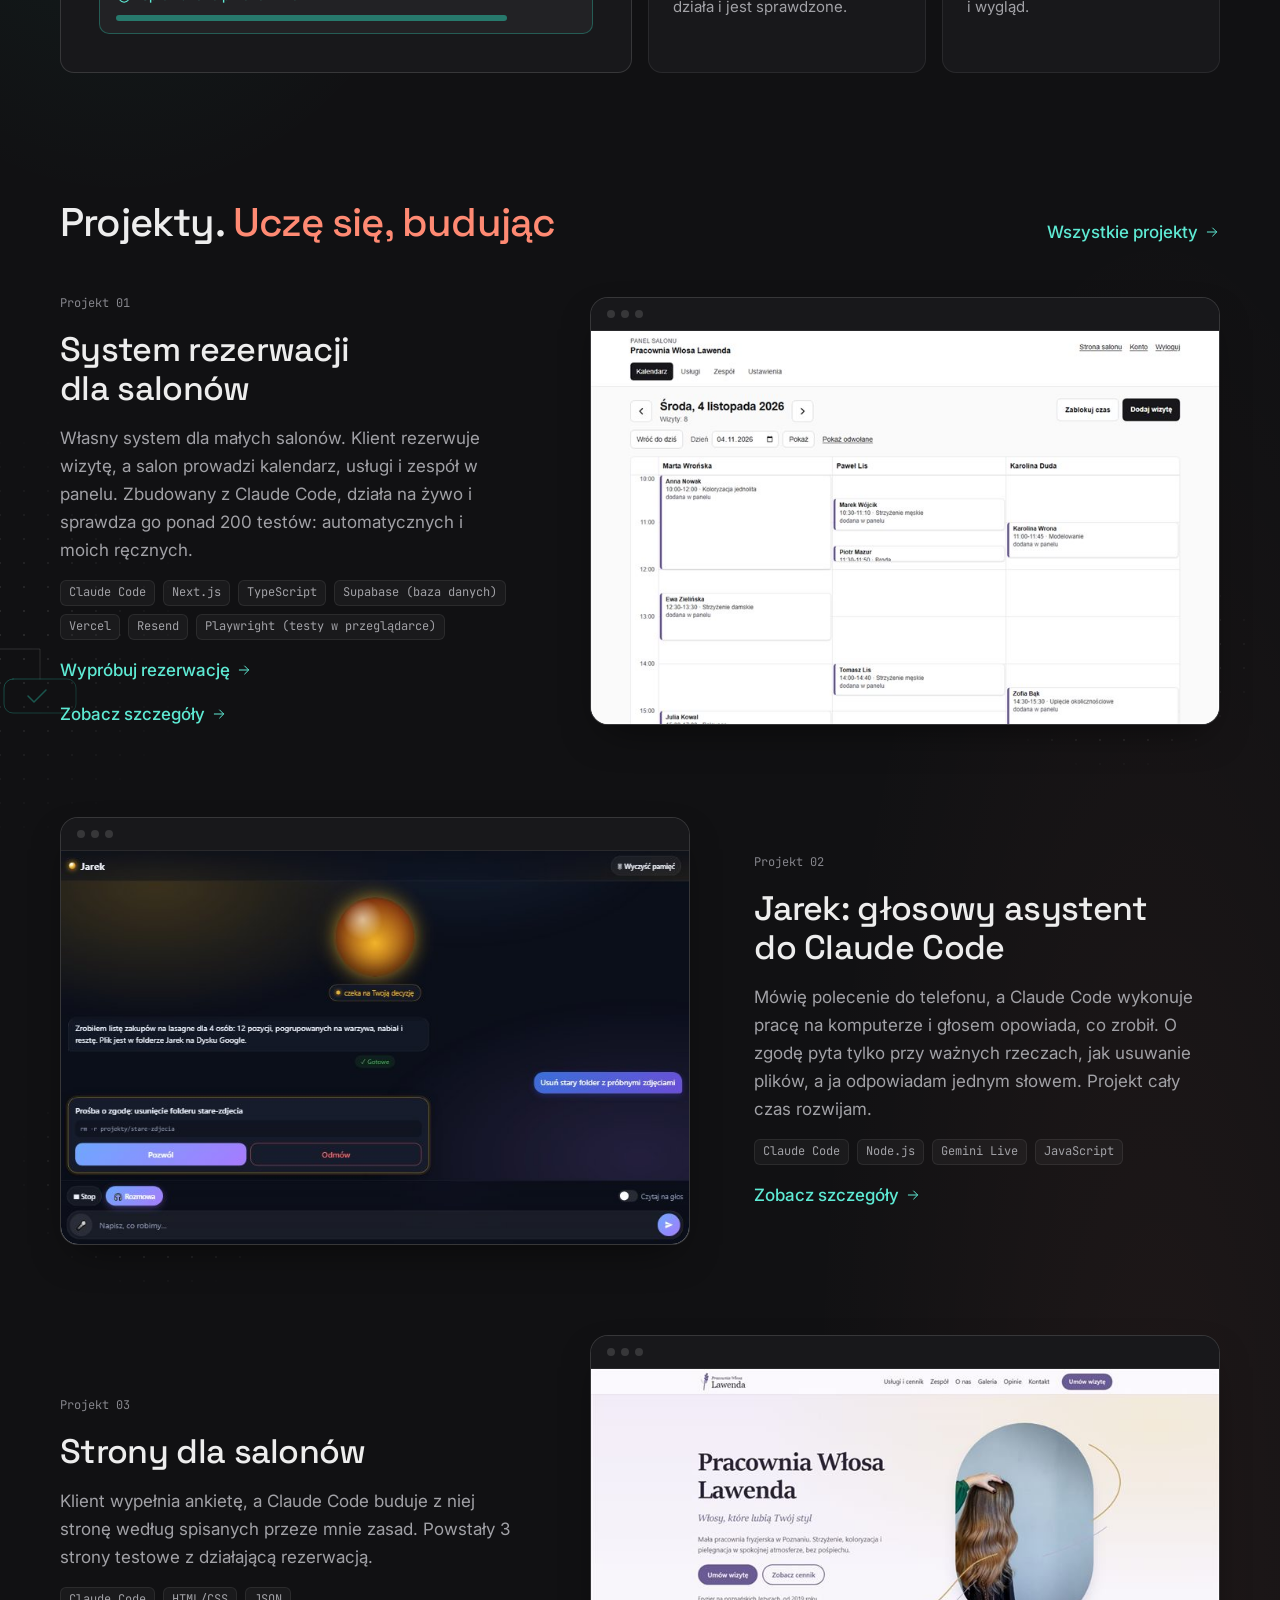
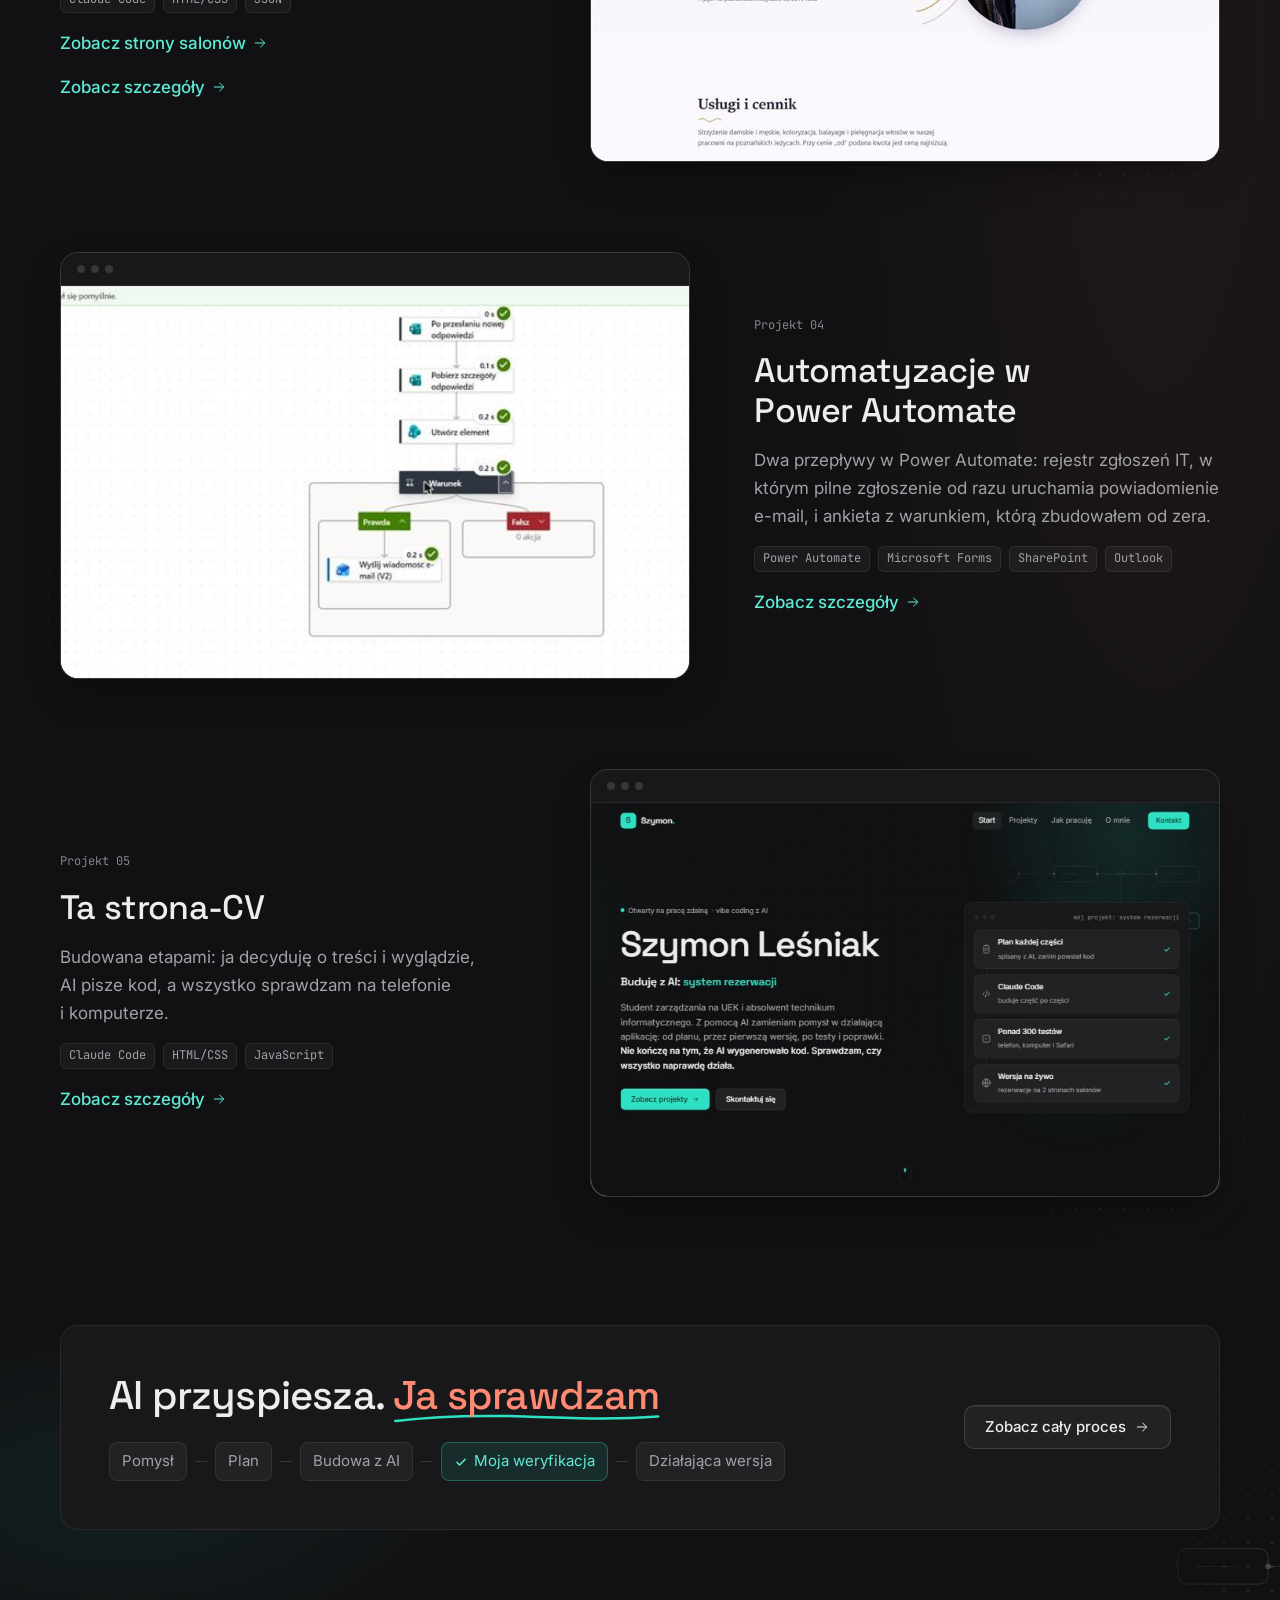
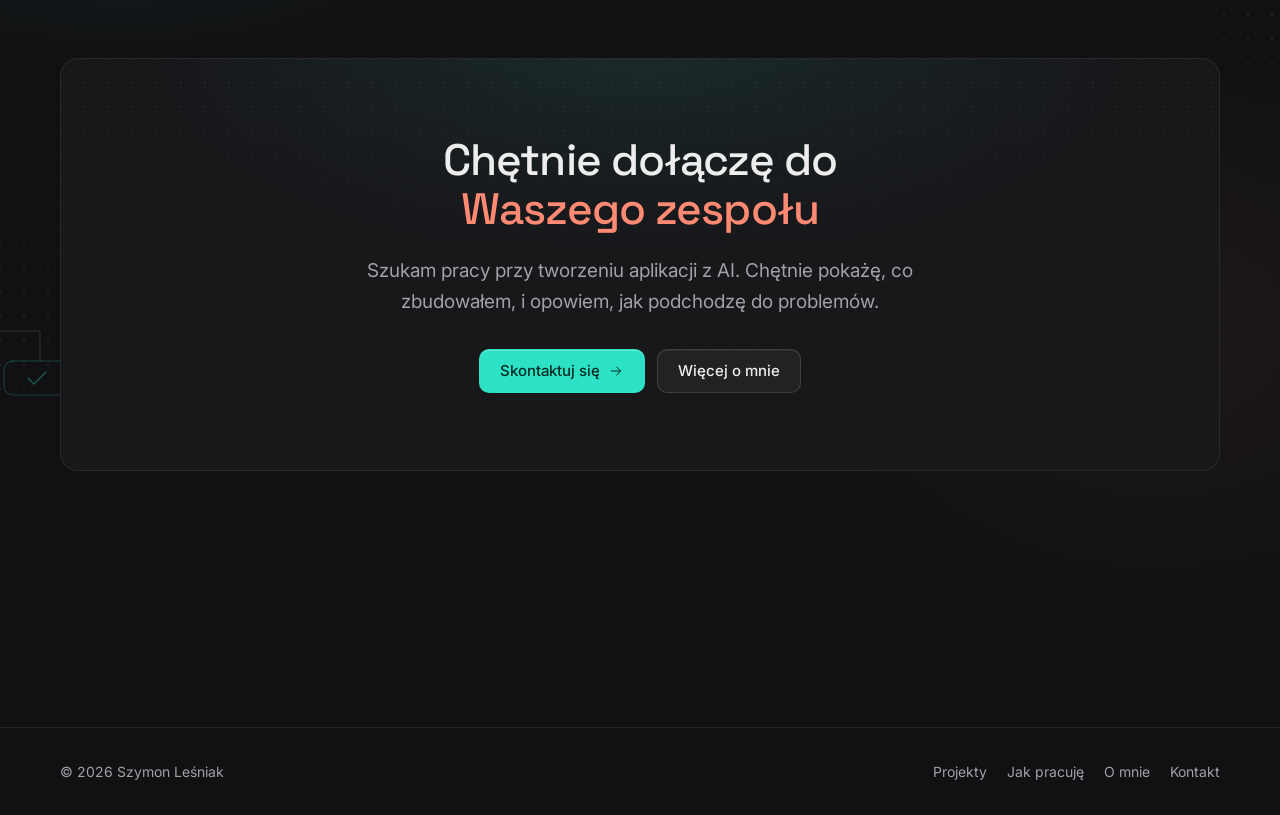
==== commit 52cd0106: "Nowe zdjęcie, koralowy akcent, klocki tła na marginesach, poprawki tekstów Co-Authored-By: Claude Op" ====
--- a/index.html
+++ b/index.html
@@ -62,7 +62,7 @@
 
         <div class="container hero-inner">
           <div class="hero-copy">
-            <p class="chip" data-hero><span class="chip-dot" aria-hidden="true"></span> Otwarty na pracę zdalną<span class="chip-extra"> · vibe coding z AI</span></p>
+            <p class="chip" data-hero><span class="chip-dot" aria-hidden="true"></span> Otwarty na pracę zdalną<span class="chip-extra"> · vibe coding</span></p>
 
             <h1 id="hero-title" data-hero style="--d: 1">Szymon Leśniak</h1>
 
@@ -192,7 +192,7 @@
                 <p class="project-num">Projekt 01</p>
                 <h3>System rezerwacji dla salonów</h3>
                 <p>Własny system dla małych salonów. Klient rezerwuje wizytę, a salon prowadzi kalendarz, usługi i zespół w panelu. Zbudowany z Claude Code, działa na żywo i sprawdza go ponad 200 testów: automatycznych i moich ręcznych.</p>
-                <ul class="tags" aria-label="Narzędzia"><li>Claude Code</li><li>Next.js</li><li>TypeScript</li><li>Supabase</li><li>Vercel</li><li>Resend</li><li>Playwright</li></ul>
+                <ul class="tags" aria-label="Narzędzia"><li>Claude Code</li><li>Next.js</li><li>TypeScript</li><li>Supabase (baza danych)</li><li>Vercel</li><li>Resend</li><li>Playwright (testy w przeglądarce)</li></ul>
                 <a class="link-arrow" href="https://szymonlesniak244.github.io/strony-salonow/lawenda/index.html#rezerwacja">Wypróbuj rezerwację <svg class="icon" viewBox="0 0 24 24" aria-hidden="true"><path d="M5 12h14M13 6l6 6-6 6" /></svg></a>
                 <a class="link-arrow" href="projekty.html#projekt-rezerwacje">Zobacz szczegóły <svg class="icon" viewBox="0 0 24 24" aria-hidden="true"><path d="M5 12h14M13 6l6 6-6 6" /></svg><span class="sr-only"> projektu System rezerwacji dla salonów</span></a>
               </div>
--- a/css/style.css
+++ b/css/style.css
@@ -2993,3 +2993,41 @@
     height: 60%;
   }
 }
+
+
+/* =========================================================
+   DRUGI AKCENT: koral (między różem a pomarańczem)
+   ========================================================= */
+:root {
+  --coral: #ff8a73;
+}
+
+/* Druga część nagłówków sekcji */
+.gradient-text {
+  color: var(--coral);
+}
+
+/* Koralowa poświata w lewym dolnym rogu nagłówka strony */
+.blob-2 {
+  display: block;
+  width: 50vmax;
+  height: 50vmax;
+  bottom: -28vmax;
+  left: -18vmax;
+  background: radial-gradient(circle, rgb(255 138 115 / 0.16), transparent 62%);
+}
+
+/* Poświaty sekcji: na zmianę mięta i koral */
+.section:nth-of-type(odd)::before {
+  background: radial-gradient(closest-side, rgb(255 138 115 / 0.06), transparent);
+}
+
+/* Wyspy kropek z klockami na marginesie, żeby nie wchodziły pod tekst */
+.section::after {
+  right: -240px;
+  opacity: 0.6;
+}
+
+.section:nth-of-type(odd)::after {
+  left: -240px;
+}
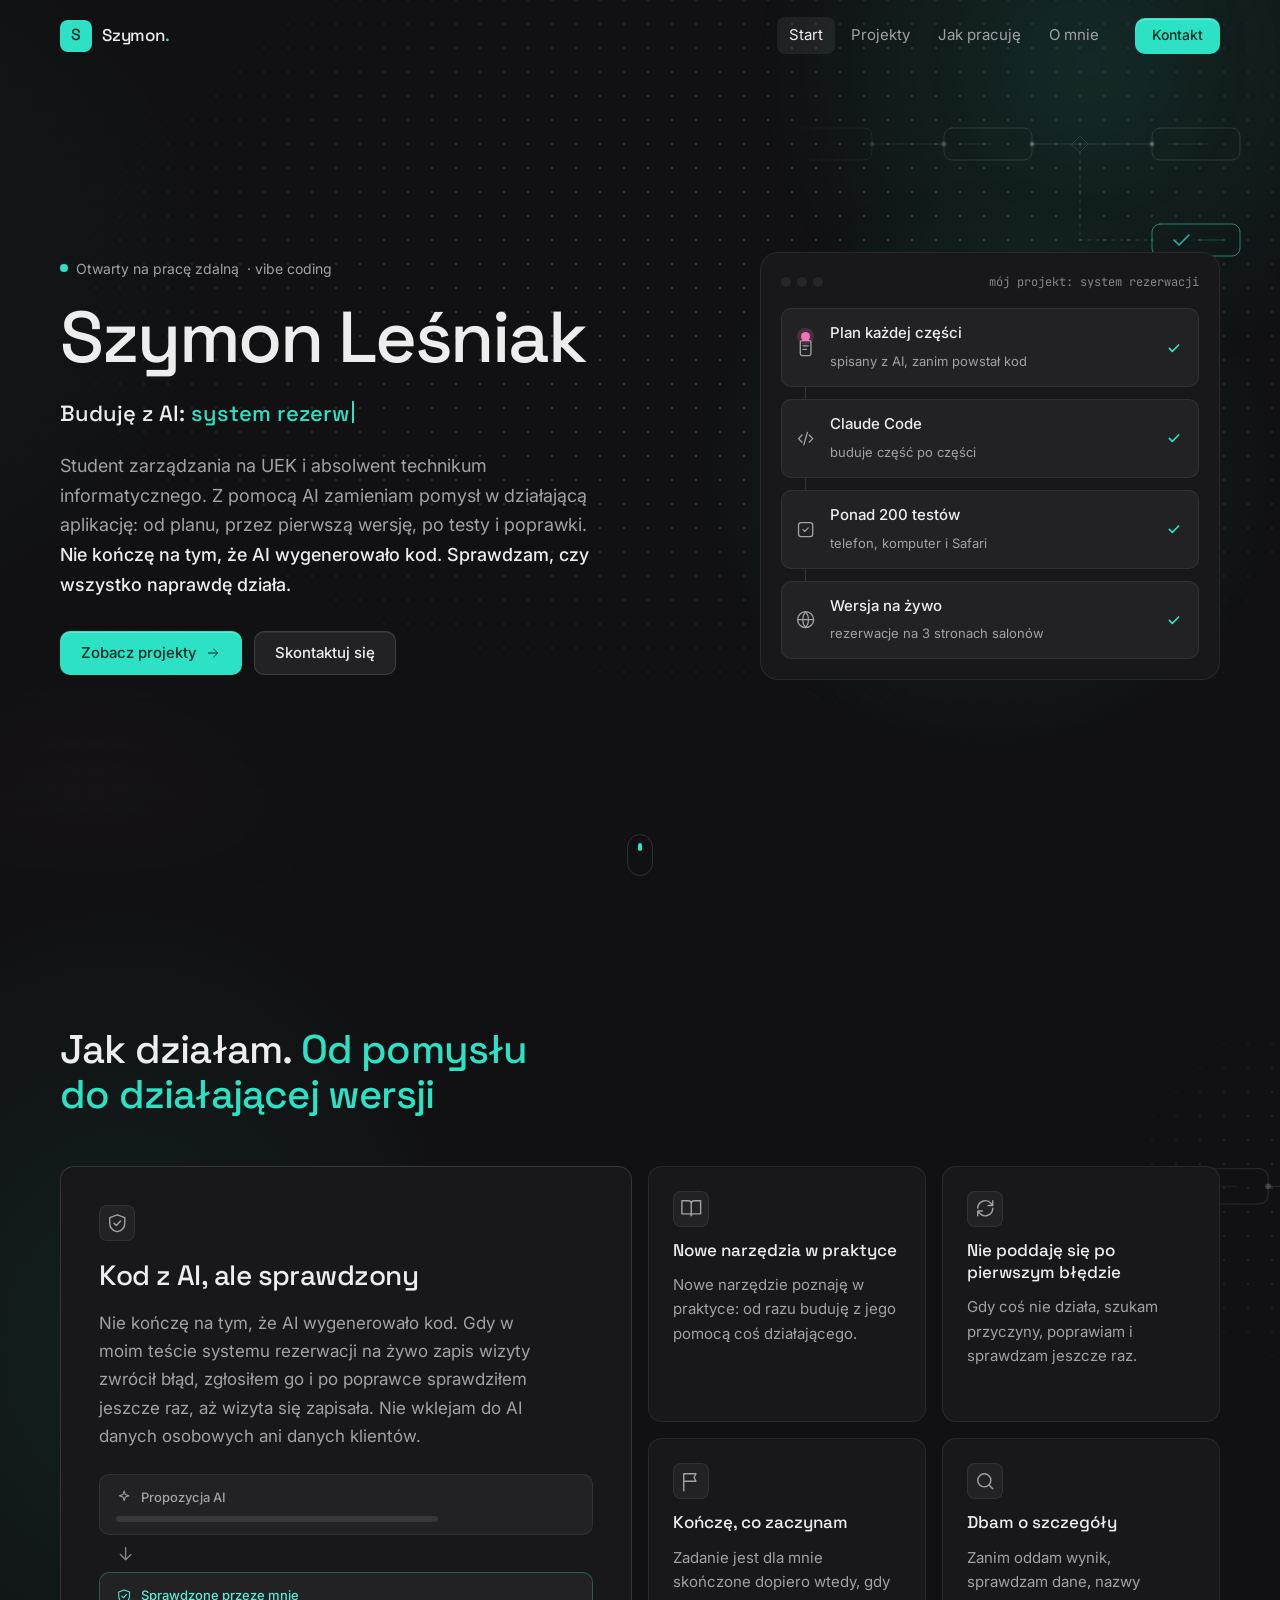
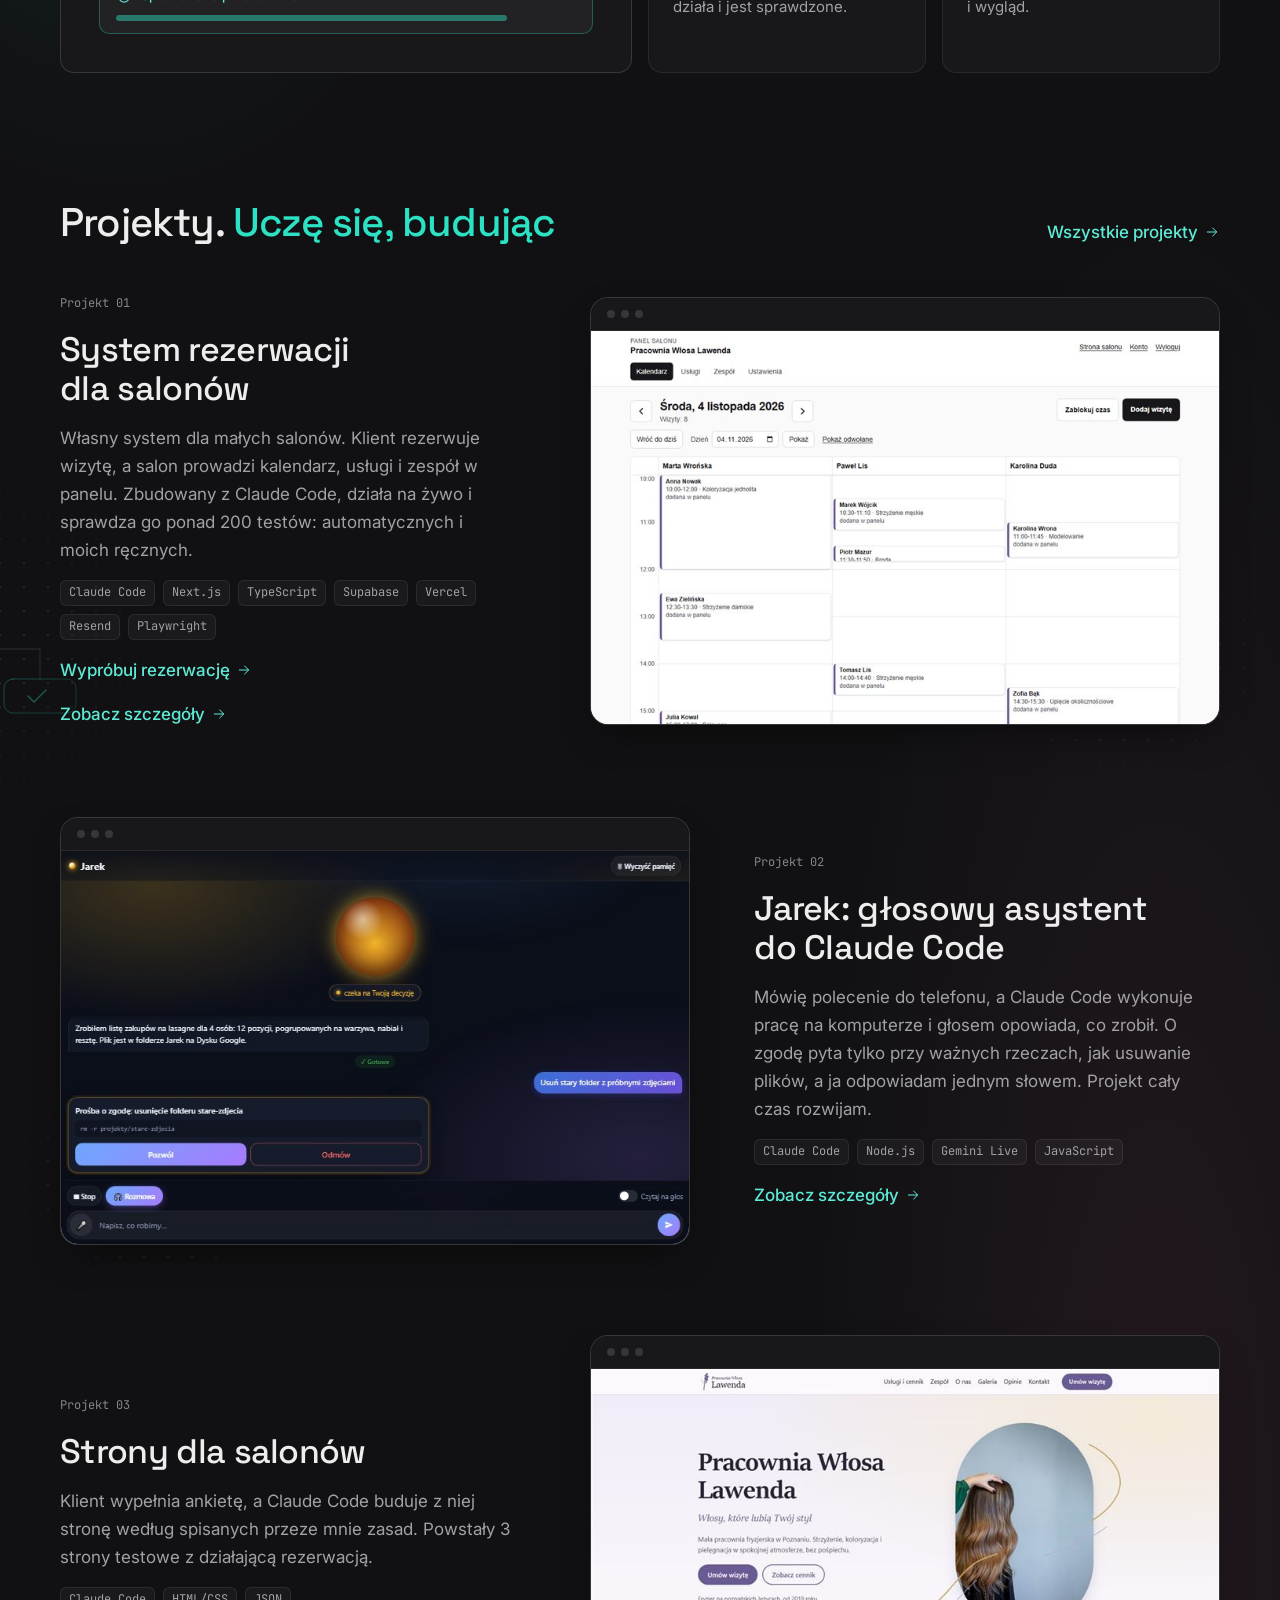
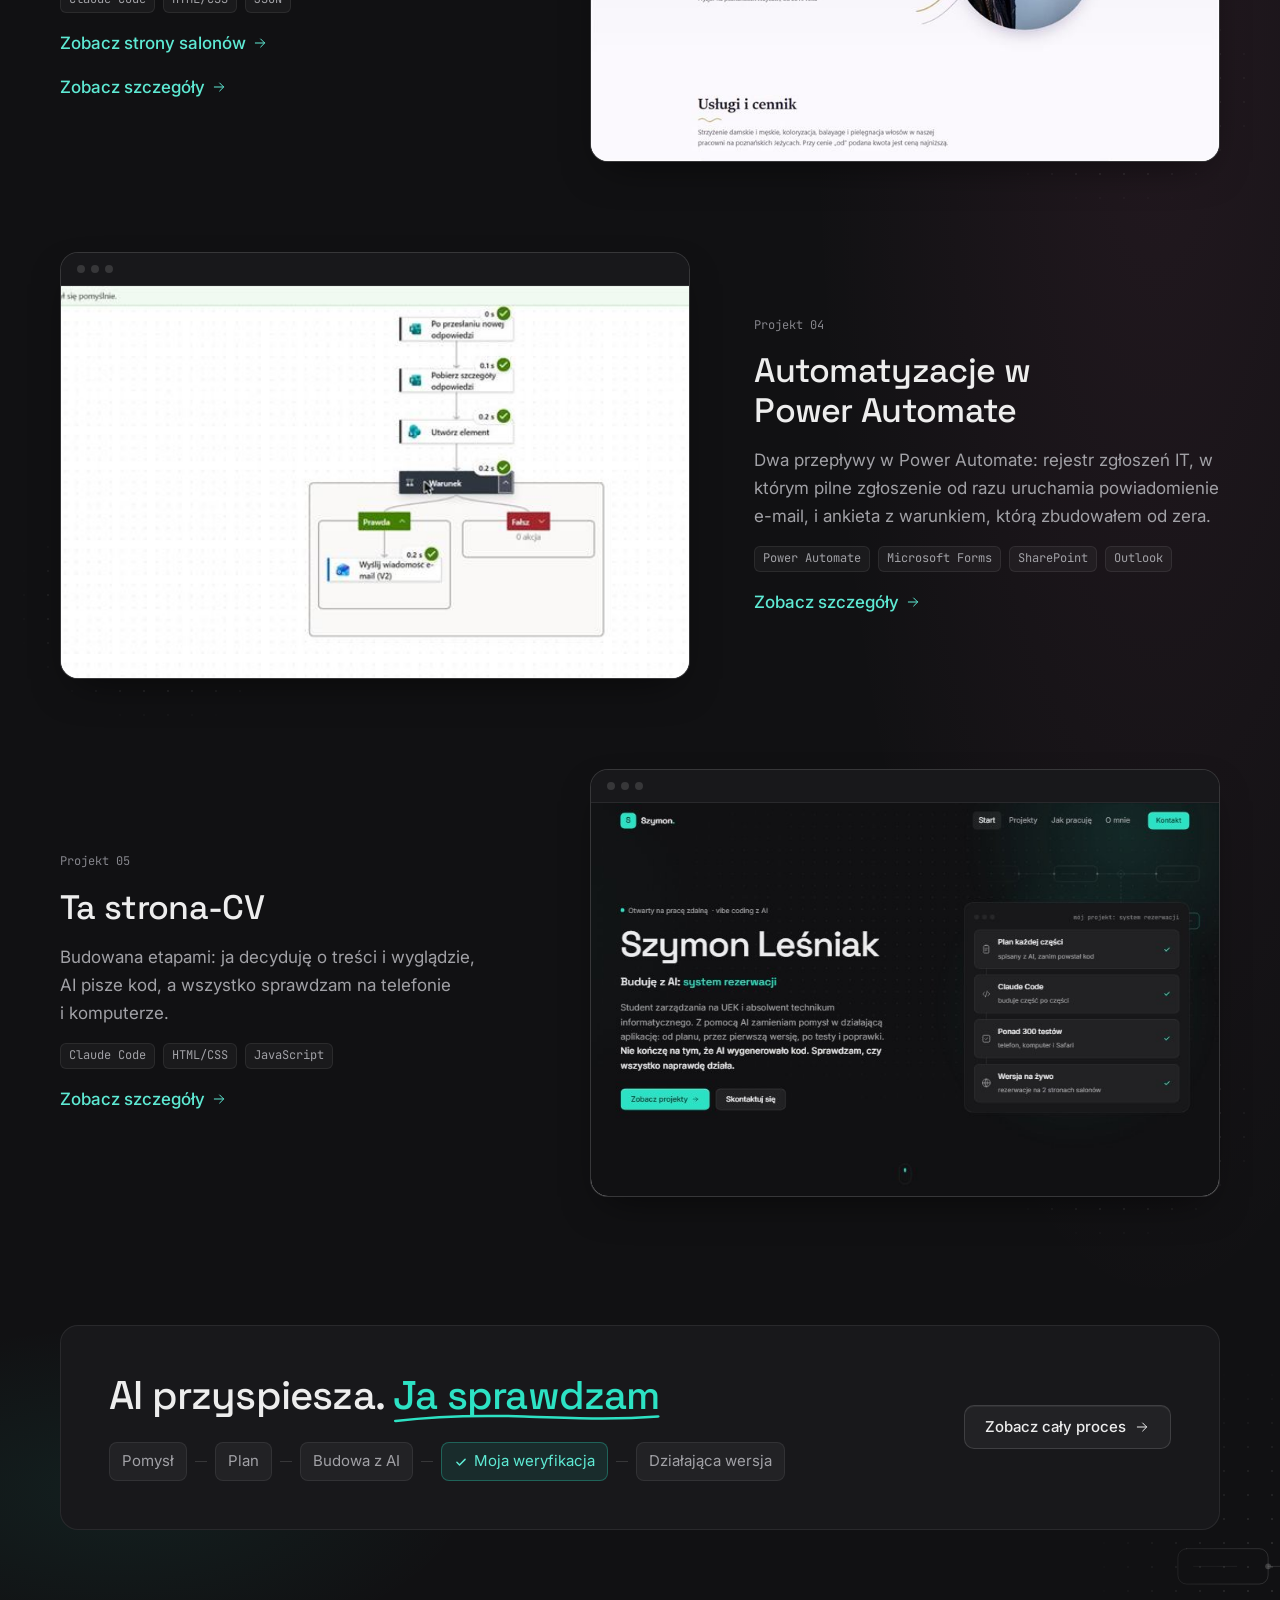
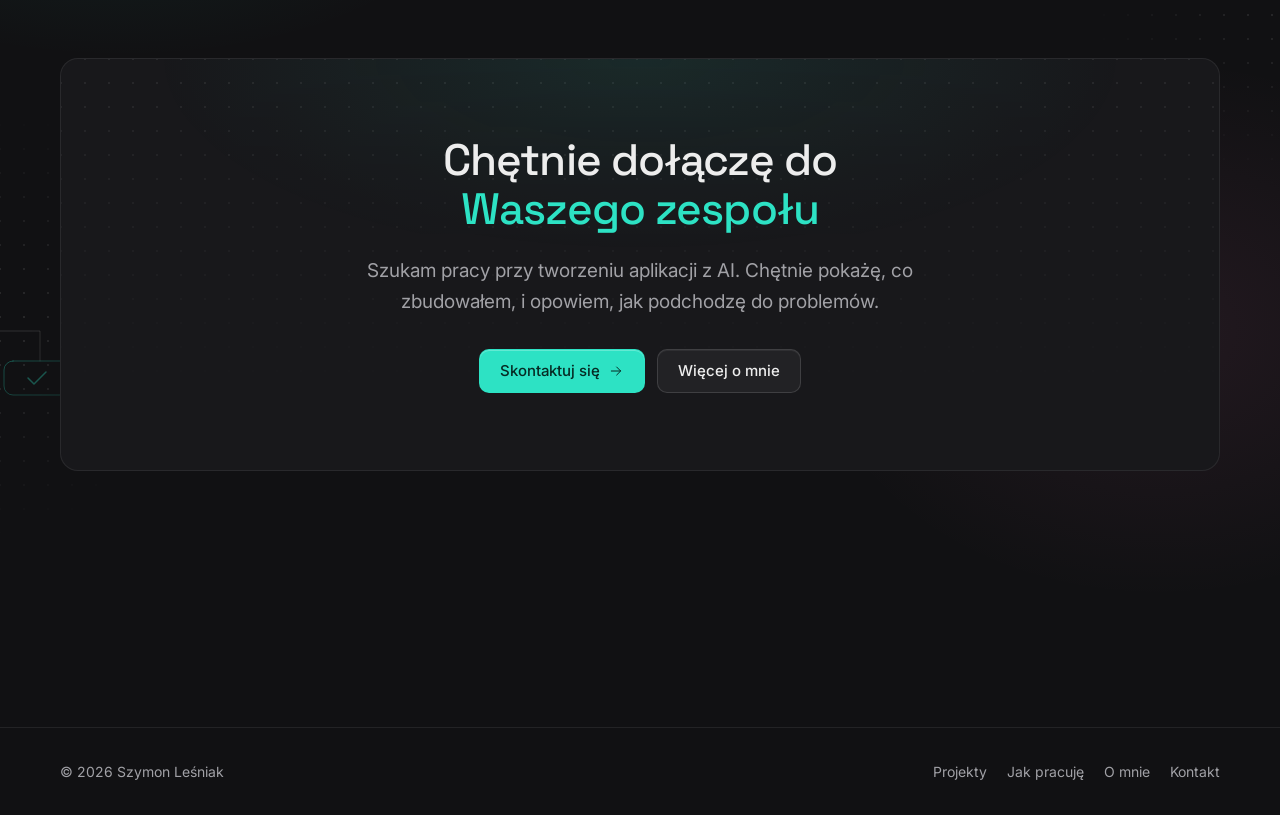
==== commit 25be0a5f: "Nagłówki znów miętowe, róż tylko w tle: impuls na linii, poświaty, ruchome kropki; tagi bez dopisków" ====
--- a/index.html
+++ b/index.html
@@ -192,7 +192,7 @@
                 <p class="project-num">Projekt 01</p>
                 <h3>System rezerwacji dla salonów</h3>
                 <p>Własny system dla małych salonów. Klient rezerwuje wizytę, a salon prowadzi kalendarz, usługi i zespół w panelu. Zbudowany z Claude Code, działa na żywo i sprawdza go ponad 200 testów: automatycznych i moich ręcznych.</p>
-                <ul class="tags" aria-label="Narzędzia"><li>Claude Code</li><li>Next.js</li><li>TypeScript</li><li>Supabase (baza danych)</li><li>Vercel</li><li>Resend</li><li>Playwright (testy w przeglądarce)</li></ul>
+                <ul class="tags" aria-label="Narzędzia"><li>Claude Code</li><li>Next.js</li><li>TypeScript</li><li>Supabase</li><li>Vercel</li><li>Resend</li><li>Playwright</li></ul>
                 <a class="link-arrow" href="https://szymonlesniak244.github.io/strony-salonow/lawenda/index.html#rezerwacja">Wypróbuj rezerwację <svg class="icon" viewBox="0 0 24 24" aria-hidden="true"><path d="M5 12h14M13 6l6 6-6 6" /></svg></a>
                 <a class="link-arrow" href="projekty.html#projekt-rezerwacje">Zobacz szczegóły <svg class="icon" viewBox="0 0 24 24" aria-hidden="true"><path d="M5 12h14M13 6l6 6-6 6" /></svg><span class="sr-only"> projektu System rezerwacji dla salonów</span></a>
               </div>
--- a/css/style.css
+++ b/css/style.css
@@ -2913,7 +2913,7 @@
   width: min(440px, 45vw);
   aspect-ratio: 1;
   background:
-    url("data:image/svg+xml,<svg xmlns='http://www.w3.org/2000/svg' viewBox='0 0 260 120' fill='none' stroke-linecap='round'><g stroke='%23ffffff' stroke-opacity='.22'><rect x='6' y='20' width='92' height='36' rx='9'/><rect x='162' y='64' width='92' height='36' rx='9'/><path d='M98 38h32v44h32'/><path d='M22 38h44M178 82h40' stroke-opacity='.12'/></g><g fill='%23ffffff' fill-opacity='.3'><circle cx='98' cy='38' r='3'/><circle cx='162' cy='82' r='3'/></g></svg>") 50% 55% / 58% auto no-repeat,
+    url("data:image/svg+xml,<svg xmlns='http://www.w3.org/2000/svg' viewBox='0 0 260 120' fill='none' stroke-linecap='round'><g stroke='%23ffffff' stroke-opacity='.22'><rect x='6' y='20' width='92' height='36' rx='9'/><rect x='162' y='64' width='92' height='36' rx='9'/><path d='M98 38h32v44h32'/><path d='M22 38h44M178 82h40' stroke-opacity='.12'/></g><g fill='%23ffffff' fill-opacity='.3'><circle cx='98' cy='38' r='3'/></g><circle cx='162' cy='82' r='4' fill='%23f472b6' fill-opacity='.75'/></svg>") 50% 55% / 58% auto no-repeat,
     radial-gradient(circle, rgb(255 255 255 / 0.16) 1px, transparent 1.5px) 12px 12px / 24px 24px;
   -webkit-mask-image: radial-gradient(closest-side, #000 20%, transparent);
   mask-image: radial-gradient(closest-side, #000 20%, transparent);
@@ -2996,30 +2996,73 @@
 
 
 /* =========================================================
-   DRUGI AKCENT: koral (między różem a pomarańczem)
+   DRUGI AKCENT: róż, tylko w tle (nagłówki zostają miętowe)
    ========================================================= */
 :root {
-  --coral: #ff8a73;
-}
-
-/* Druga część nagłówków sekcji */
+  --pink: #f472b6;
+}
+
+/* Druga część nagłówków sekcji: mięta */
 .gradient-text {
-  color: var(--coral);
-}
-
-/* Koralowa poświata w lewym dolnym rogu nagłówka strony */
+  color: var(--accent);
+}
+
+/* Różowa poświata w lewym dolnym rogu nagłówka strony */
 .blob-2 {
   display: block;
   width: 50vmax;
   height: 50vmax;
   bottom: -28vmax;
   left: -18vmax;
-  background: radial-gradient(circle, rgb(255 138 115 / 0.16), transparent 62%);
-}
-
-/* Poświaty sekcji: na zmianę mięta i koral */
+  background: radial-gradient(circle, rgb(244 114 182 / 0.22), transparent 62%);
+}
+
+/* Poświaty sekcji: na zmianę mięta i róż */
 .section:nth-of-type(odd)::before {
-  background: radial-gradient(closest-side, rgb(255 138 115 / 0.06), transparent);
+  background: radial-gradient(closest-side, rgb(244 114 182 / 0.08), transparent);
+}
+
+/* Różowy impuls płynie po pionowej linii przepływu, jak dane przez kolejne kroki */
+@media (min-width: 1360px) {
+  main::before {
+    content: "";
+    position: absolute;
+    z-index: -1;
+    top: 92vh;
+    left: calc((100vw - var(--container)) / 2 - 57px);
+    width: 3px;
+    height: 120px;
+    border-radius: 2px;
+    background: linear-gradient(transparent, rgb(244 114 182 / 0.85), transparent);
+    filter: drop-shadow(0 0 6px rgb(244 114 182 / 0.5));
+    opacity: 0;
+    pointer-events: none;
+    animation: impuls 9s cubic-bezier(0.45, 0, 0.55, 1) 2s infinite;
+  }
+}
+
+@keyframes impuls {
+  0% {
+    transform: translateY(0);
+    opacity: 0;
+  }
+  8% {
+    opacity: 1;
+  }
+  70% {
+    opacity: 1;
+  }
+  80%,
+  100% {
+    transform: translateY(var(--impuls-droga, 3000px));
+    opacity: 0;
+  }
+}
+
+@media (prefers-reduced-motion: reduce) {
+  main::before {
+    display: none;
+  }
 }
 
 /* Wyspy kropek z klockami na marginesie, żeby nie wchodziły pod tekst */
@@ -3031,3 +3074,14 @@
 .section:nth-of-type(odd)::after {
   left: -240px;
 }
+
+/* Ruchome kropki („dane płyną”) są różowe, jak impuls w tle */
+.flow::after {
+  background: var(--pink);
+  box-shadow: 0 0 0 4px rgb(244 114 182 / 0.18);
+}
+
+.process-pulse {
+  background: var(--pink);
+  box-shadow: 0 0 0 4px rgb(244 114 182 / 0.2);
+}
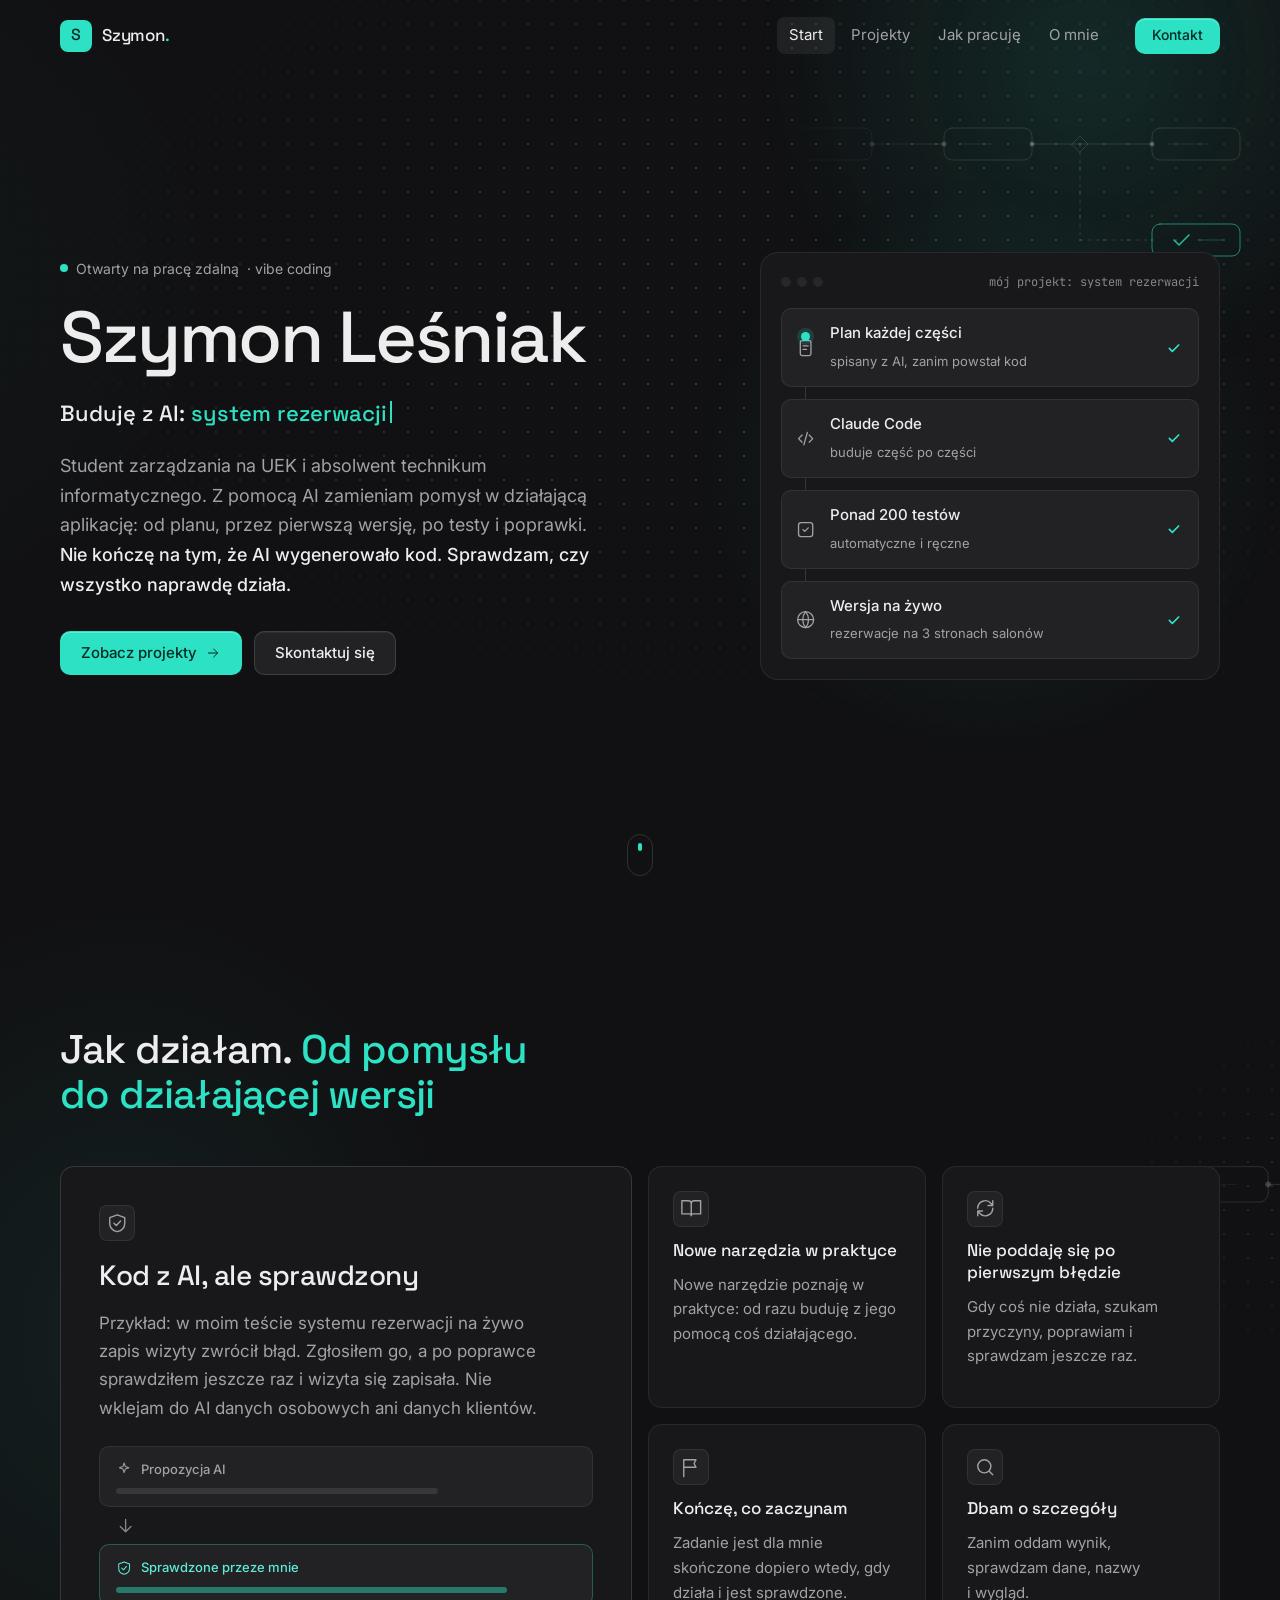
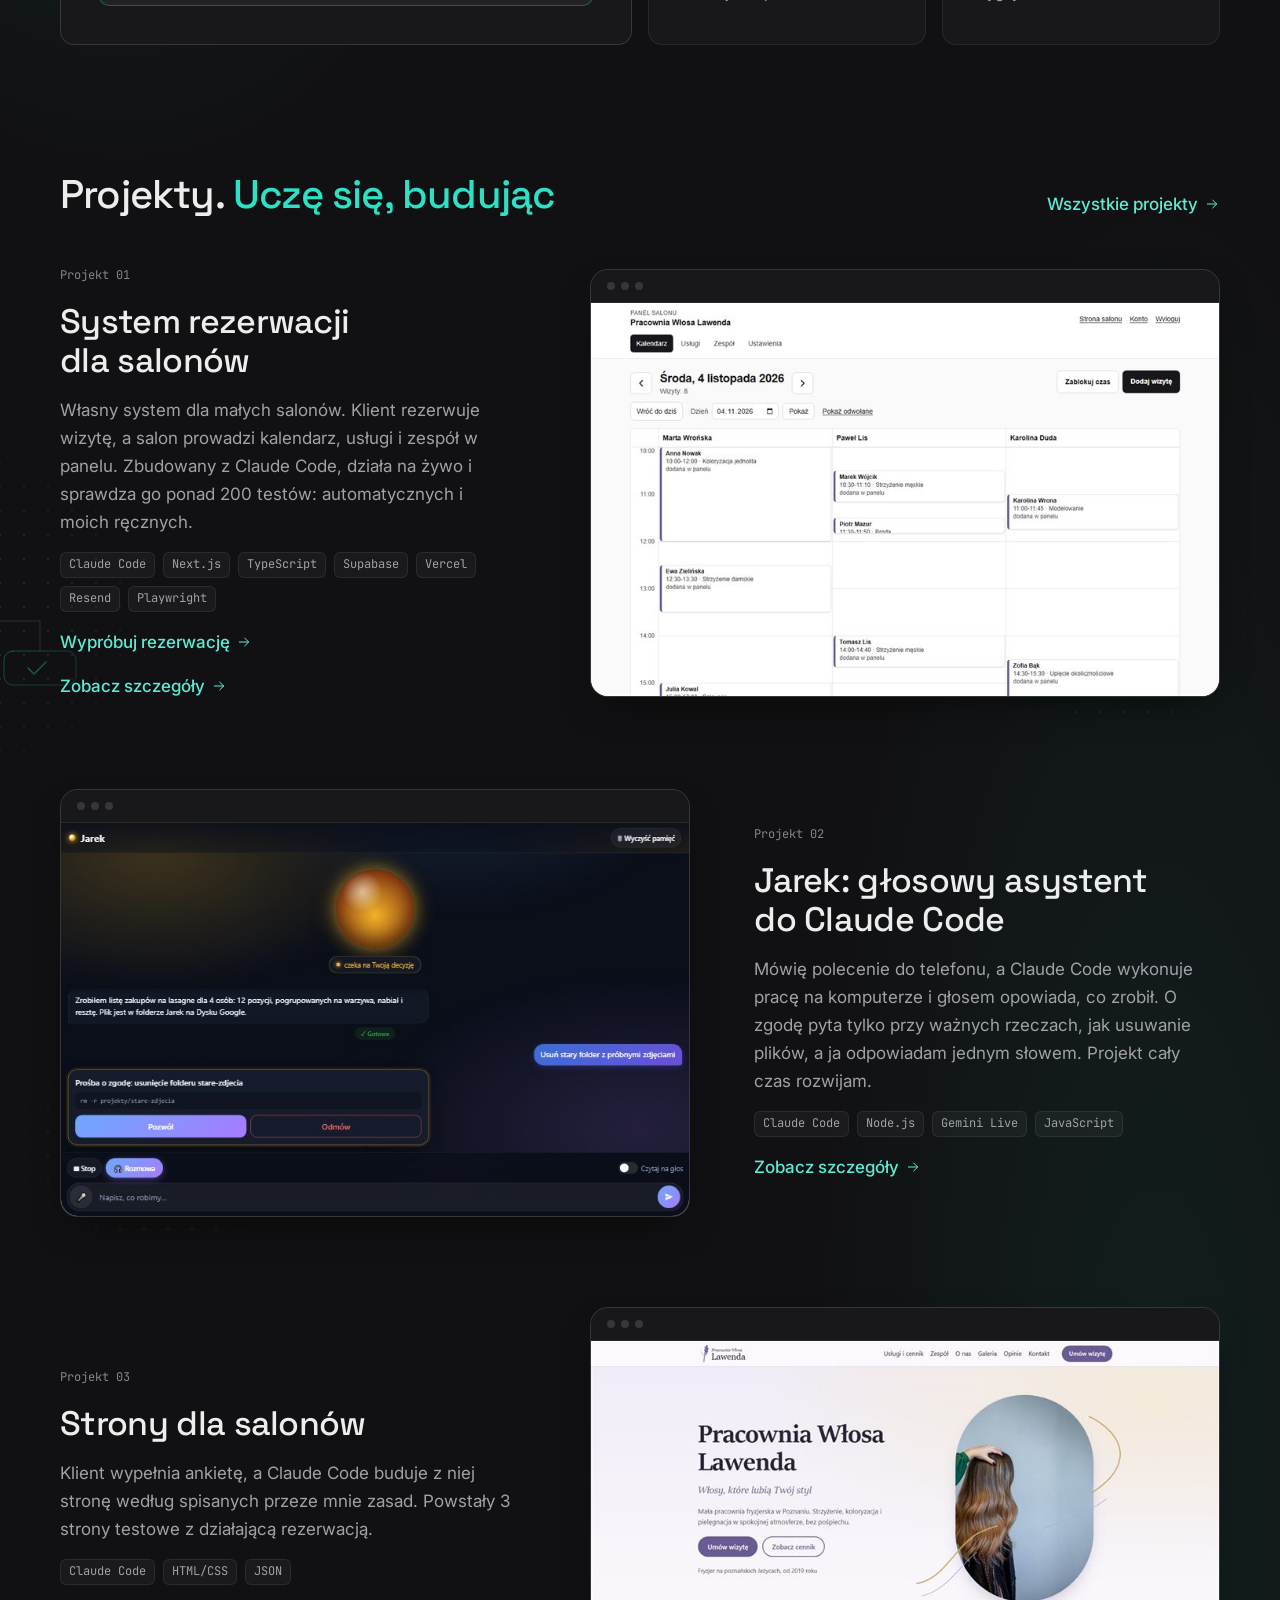
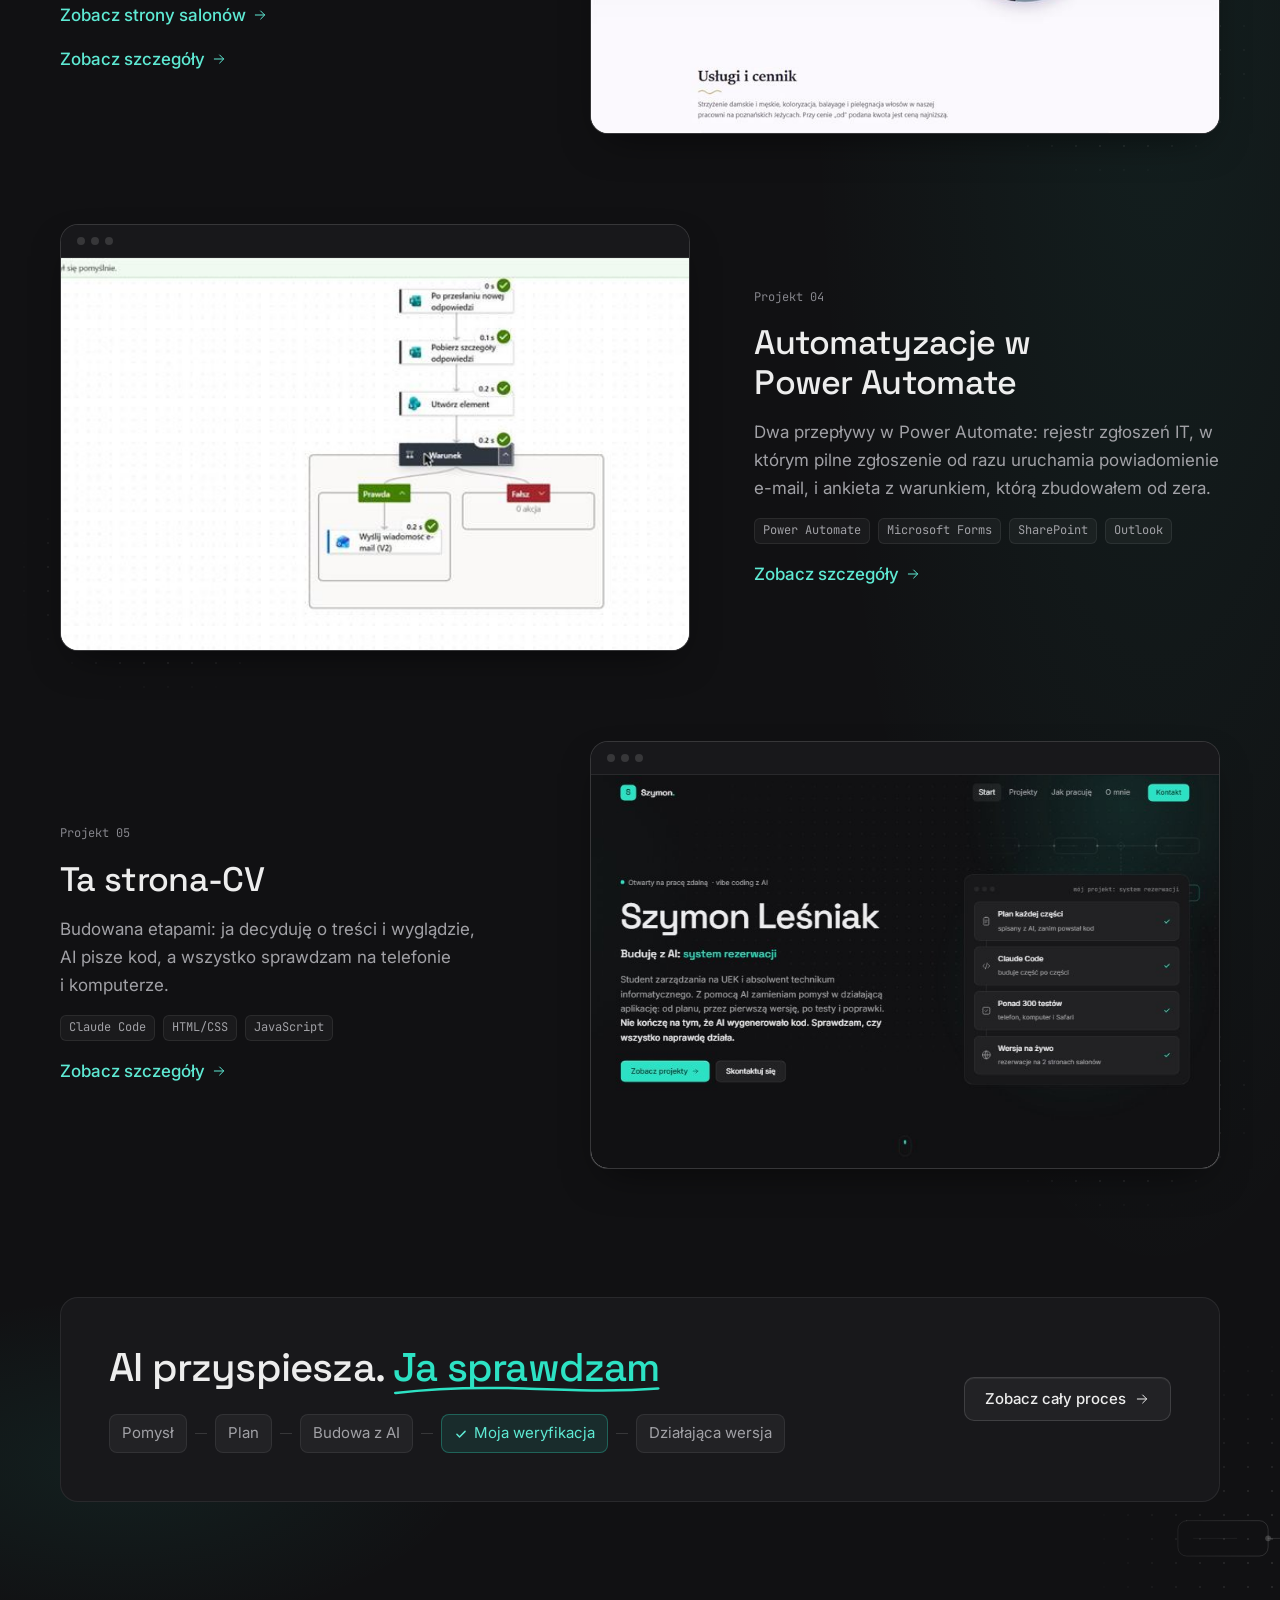
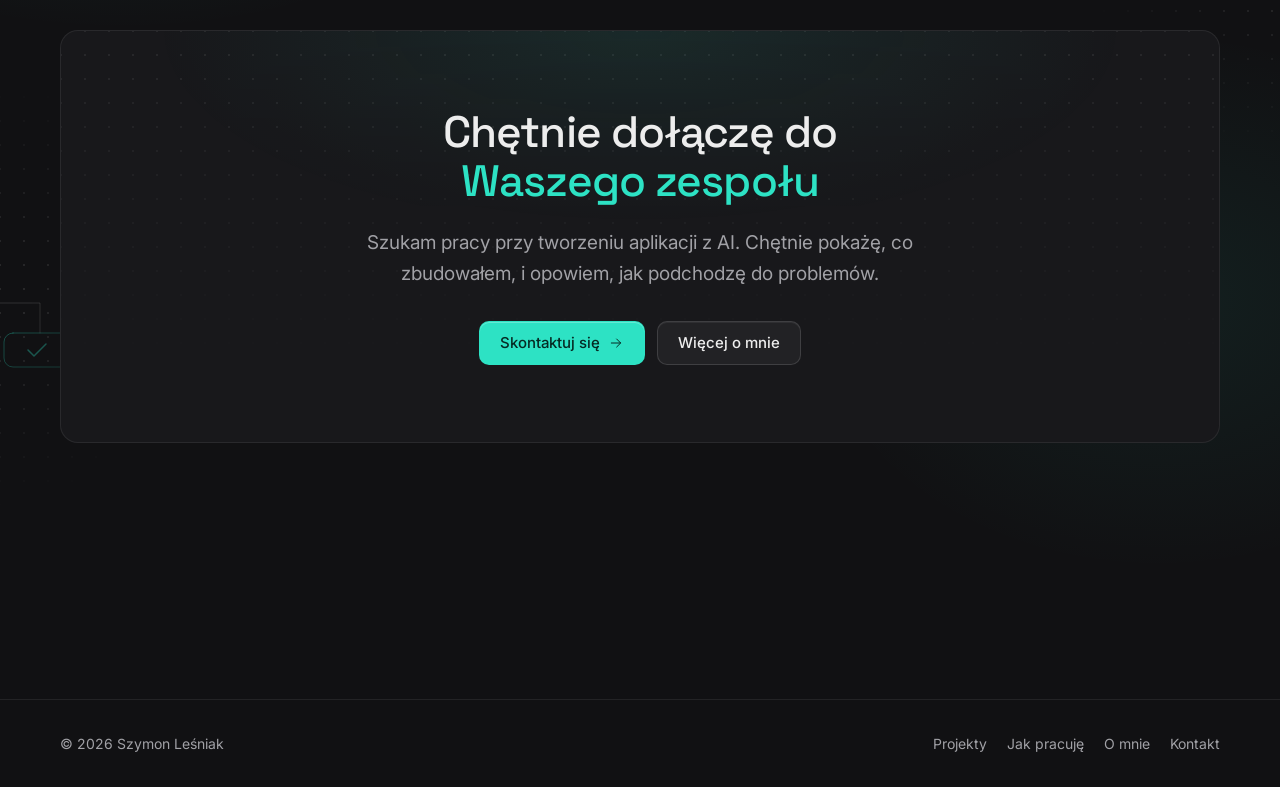
==== commit 4ec733ad: "Poprawki po drugim panelu: RODO wraca do CV, bez powtórzonego zdania, Jarek działa lokalnie Co-Autho" ====
--- a/index.html
+++ b/index.html
@@ -108,7 +108,7 @@
                 </div>
                 <div class="flow-step">
                   <span class="flow-icon"><svg class="icon" viewBox="0 0 24 24"><rect x="4" y="4" width="16" height="16" rx="3" /><path d="m9 12 2 2 4-4" /></svg></span>
-                  <div><strong>Ponad 200 testów</strong><small>telefon, komputer i Safari</small></div>
+                  <div><strong>Ponad 200 testów</strong><small>automatyczne i ręczne</small></div>
                   <span class="status"></span>
                 </div>
                 <div class="flow-step">
@@ -135,7 +135,7 @@
             <li class="bento-main glass" data-reveal style="--d: 0">
               <span class="value-icon"><svg class="icon" viewBox="0 0 24 24" aria-hidden="true"><path d="M12 3l8 3v6c0 5-3.5 8-8 9-4.5-1-8-4-8-9V6z" /><path d="m8.5 12 2.5 2.5 4.5-5" /></svg></span>
               <h3>Kod z AI, ale sprawdzony</h3>
-              <p>Nie kończę na tym, że AI wygenerowało kod. Gdy w moim teście systemu rezerwacji na żywo zapis wizyty zwrócił błąd, zgłosiłem go i po poprawce sprawdziłem jeszcze raz, aż wizyta się zapisała. Nie wklejam do AI danych osobowych ani danych klientów.</p>
+              <p>Przykład: w moim teście systemu rezerwacji na żywo zapis wizyty zwrócił błąd. Zgłosiłem go, a po poprawce sprawdziłem jeszcze raz i wizyta się zapisała. Nie wklejam do AI danych osobowych ani danych klientów.</p>
               <div class="check-demo" aria-hidden="true">
                 <div class="check-row">
                   <span class="check-tag"><svg class="icon" viewBox="0 0 24 24" aria-hidden="true"><path d="M12 3l1.8 5.2L19 10l-5.2 1.8L12 17l-1.8-5.2L5 10l5.2-1.8z" /></svg> Propozycja AI</span>
--- a/css/style.css
+++ b/css/style.css
@@ -2913,7 +2913,7 @@
   width: min(440px, 45vw);
   aspect-ratio: 1;
   background:
-    url("data:image/svg+xml,<svg xmlns='http://www.w3.org/2000/svg' viewBox='0 0 260 120' fill='none' stroke-linecap='round'><g stroke='%23ffffff' stroke-opacity='.22'><rect x='6' y='20' width='92' height='36' rx='9'/><rect x='162' y='64' width='92' height='36' rx='9'/><path d='M98 38h32v44h32'/><path d='M22 38h44M178 82h40' stroke-opacity='.12'/></g><g fill='%23ffffff' fill-opacity='.3'><circle cx='98' cy='38' r='3'/></g><circle cx='162' cy='82' r='4' fill='%23f472b6' fill-opacity='.75'/></svg>") 50% 55% / 58% auto no-repeat,
+    url("data:image/svg+xml,<svg xmlns='http://www.w3.org/2000/svg' viewBox='0 0 260 120' fill='none' stroke-linecap='round'><g stroke='%23ffffff' stroke-opacity='.22'><rect x='6' y='20' width='92' height='36' rx='9'/><rect x='162' y='64' width='92' height='36' rx='9'/><path d='M98 38h32v44h32'/><path d='M22 38h44M178 82h40' stroke-opacity='.12'/></g><g fill='%23ffffff' fill-opacity='.3'><circle cx='98' cy='38' r='3'/><circle cx='162' cy='82' r='3'/></g></svg>") 50% 55% / 58% auto no-repeat,
     radial-gradient(circle, rgb(255 255 255 / 0.16) 1px, transparent 1.5px) 12px 12px / 24px 24px;
   -webkit-mask-image: radial-gradient(closest-side, #000 20%, transparent);
   mask-image: radial-gradient(closest-side, #000 20%, transparent);
@@ -2995,74 +2995,9 @@
 }
 
 
-/* =========================================================
-   DRUGI AKCENT: róż, tylko w tle (nagłówki zostają miętowe)
-   ========================================================= */
-:root {
-  --pink: #f472b6;
-}
-
 /* Druga część nagłówków sekcji: mięta */
 .gradient-text {
   color: var(--accent);
-}
-
-/* Różowa poświata w lewym dolnym rogu nagłówka strony */
-.blob-2 {
-  display: block;
-  width: 50vmax;
-  height: 50vmax;
-  bottom: -28vmax;
-  left: -18vmax;
-  background: radial-gradient(circle, rgb(244 114 182 / 0.22), transparent 62%);
-}
-
-/* Poświaty sekcji: na zmianę mięta i róż */
-.section:nth-of-type(odd)::before {
-  background: radial-gradient(closest-side, rgb(244 114 182 / 0.08), transparent);
-}
-
-/* Różowy impuls płynie po pionowej linii przepływu, jak dane przez kolejne kroki */
-@media (min-width: 1360px) {
-  main::before {
-    content: "";
-    position: absolute;
-    z-index: -1;
-    top: 92vh;
-    left: calc((100vw - var(--container)) / 2 - 57px);
-    width: 3px;
-    height: 120px;
-    border-radius: 2px;
-    background: linear-gradient(transparent, rgb(244 114 182 / 0.85), transparent);
-    filter: drop-shadow(0 0 6px rgb(244 114 182 / 0.5));
-    opacity: 0;
-    pointer-events: none;
-    animation: impuls 9s cubic-bezier(0.45, 0, 0.55, 1) 2s infinite;
-  }
-}
-
-@keyframes impuls {
-  0% {
-    transform: translateY(0);
-    opacity: 0;
-  }
-  8% {
-    opacity: 1;
-  }
-  70% {
-    opacity: 1;
-  }
-  80%,
-  100% {
-    transform: translateY(var(--impuls-droga, 3000px));
-    opacity: 0;
-  }
-}
-
-@media (prefers-reduced-motion: reduce) {
-  main::before {
-    display: none;
-  }
 }
 
 /* Wyspy kropek z klockami na marginesie, żeby nie wchodziły pod tekst */
@@ -3074,14 +3009,3 @@
 .section:nth-of-type(odd)::after {
   left: -240px;
 }
-
-/* Ruchome kropki („dane płyną”) są różowe, jak impuls w tle */
-.flow::after {
-  background: var(--pink);
-  box-shadow: 0 0 0 4px rgb(244 114 182 / 0.18);
-}
-
-.process-pulse {
-  background: var(--pink);
-  box-shadow: 0 0 0 4px rgb(244 114 182 / 0.2);
-}
